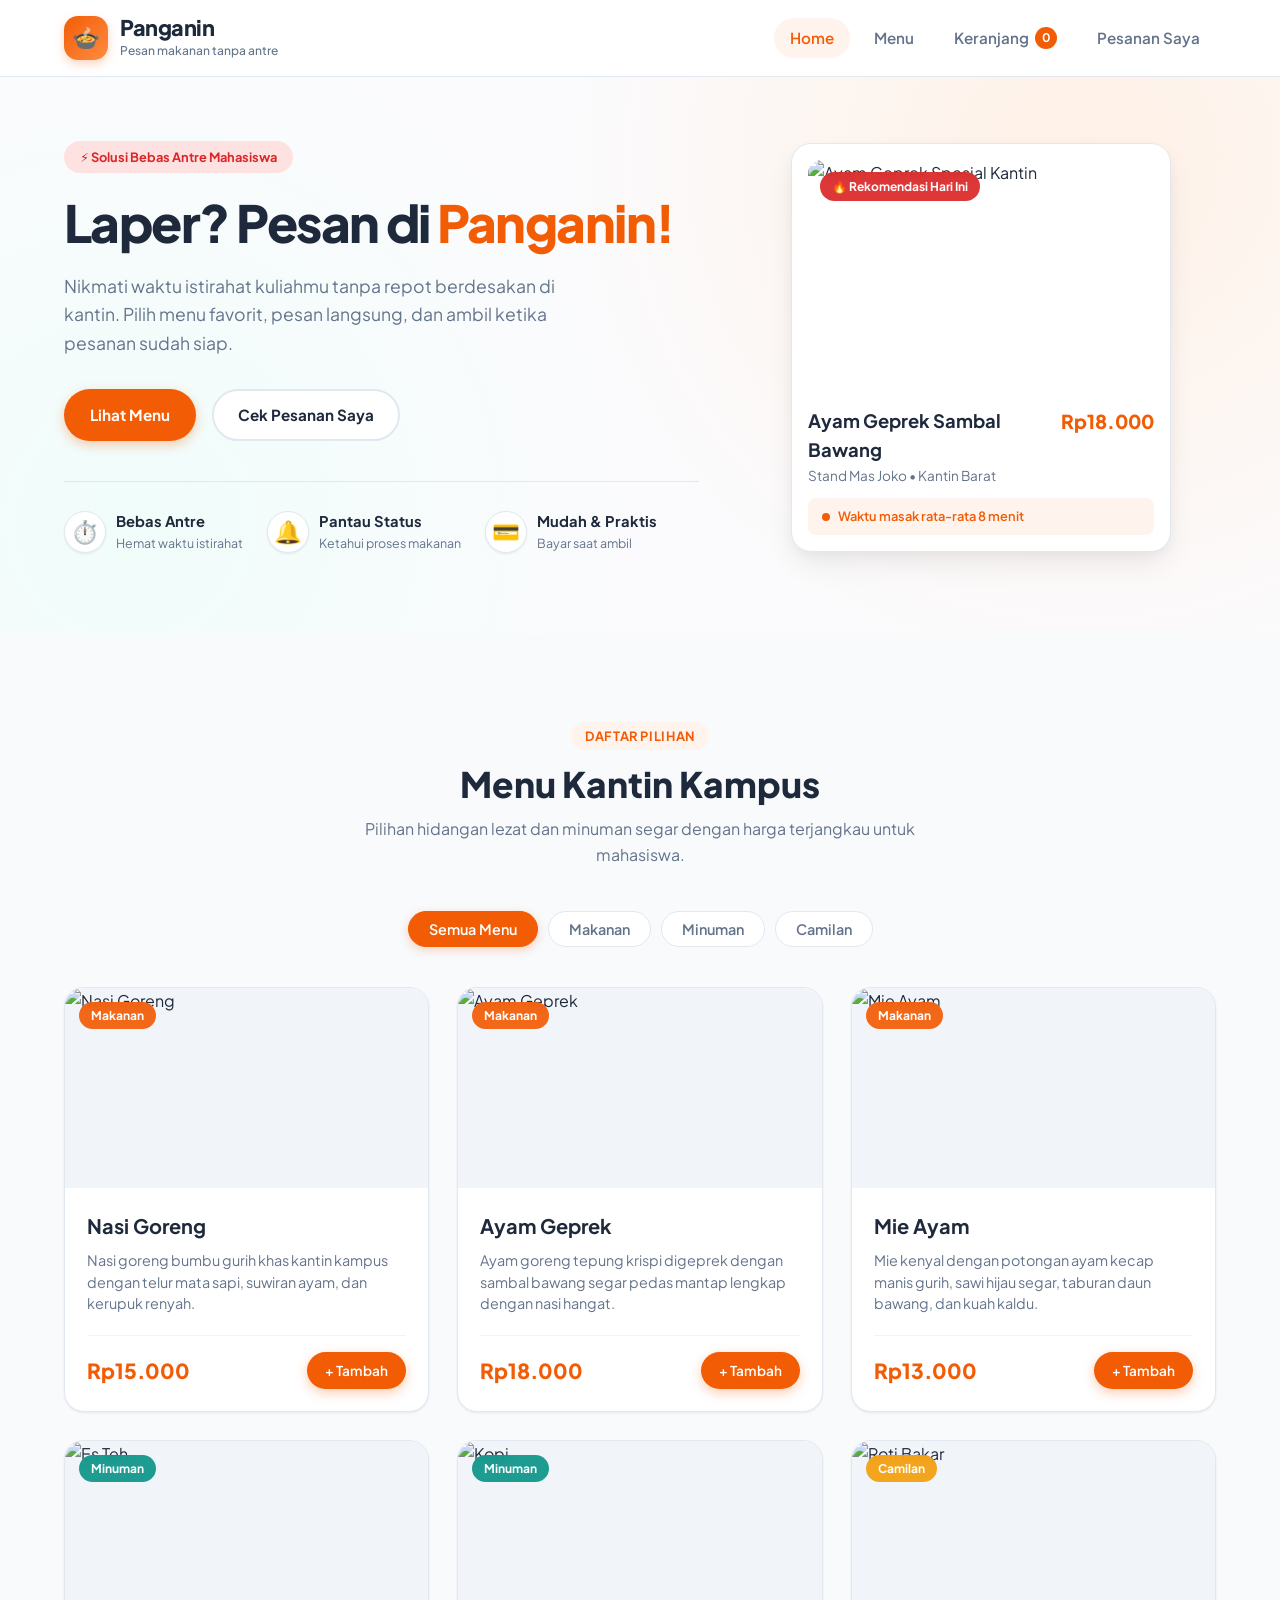
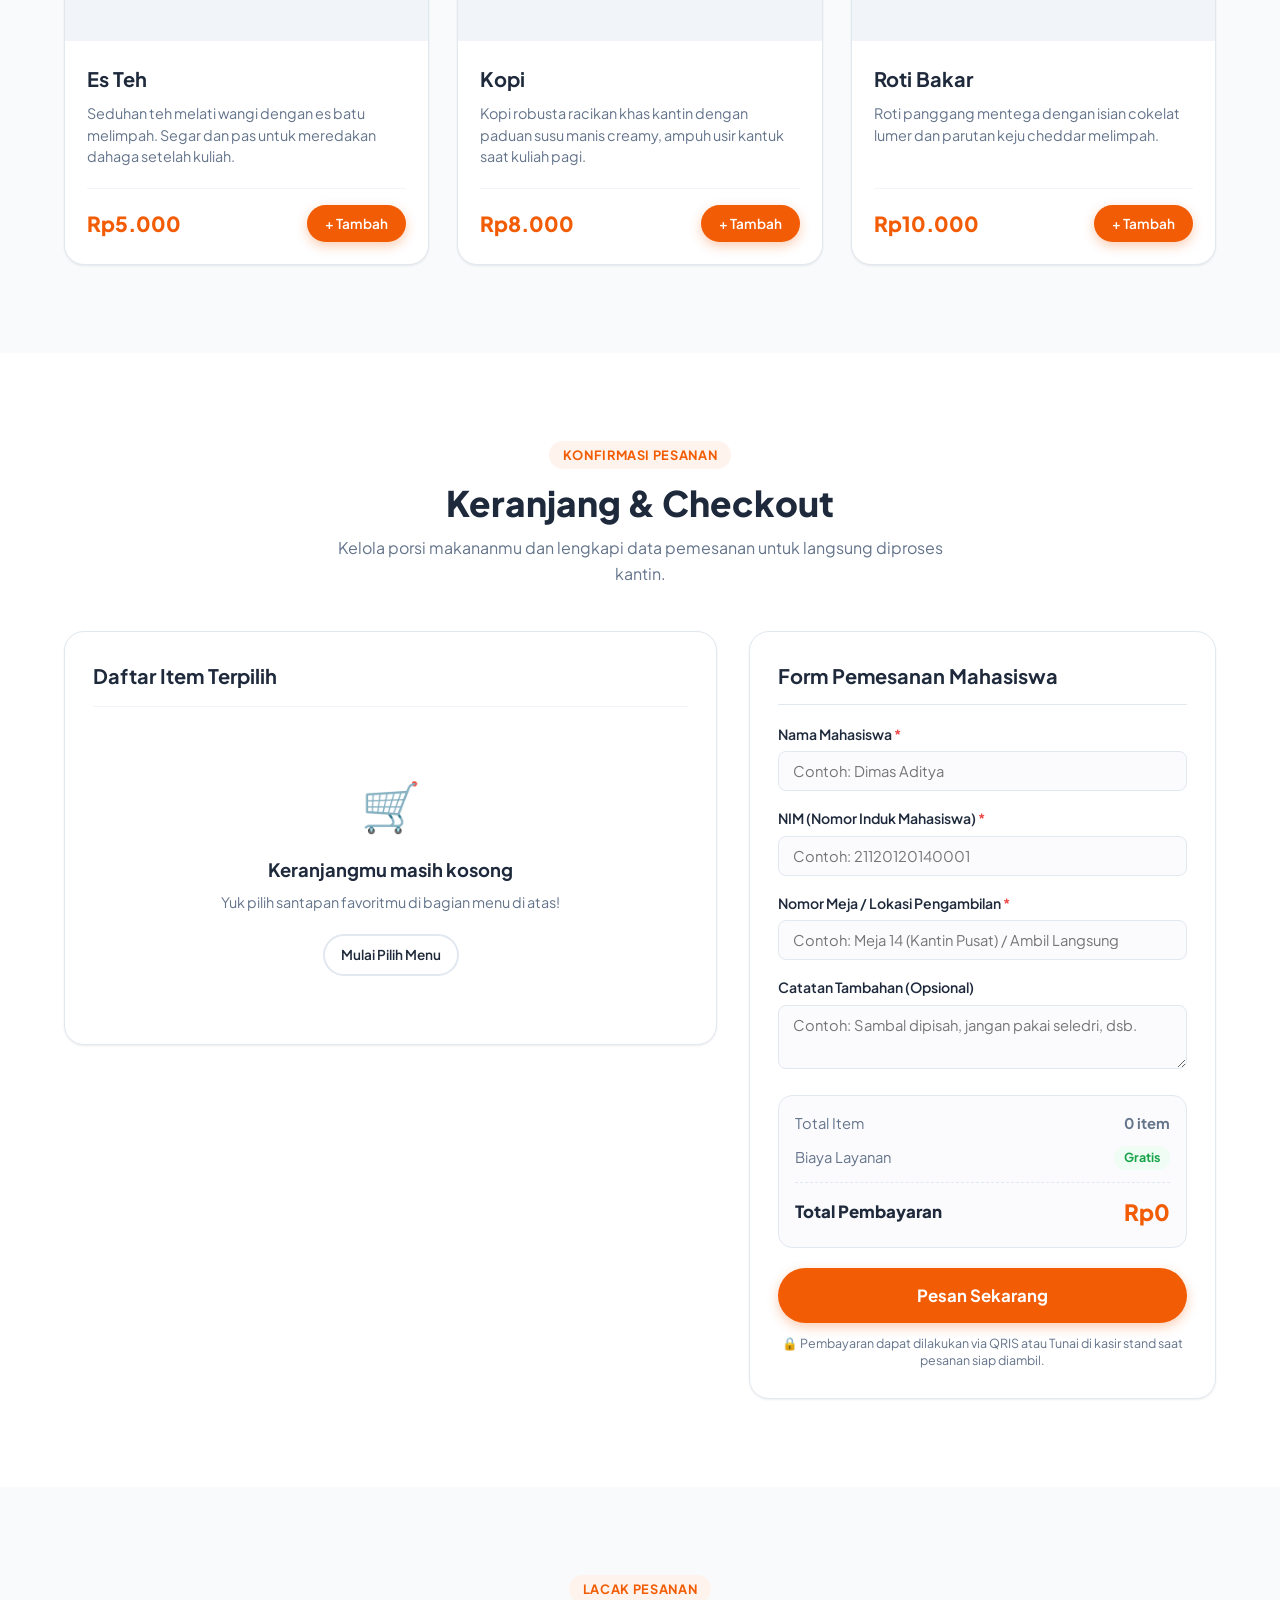
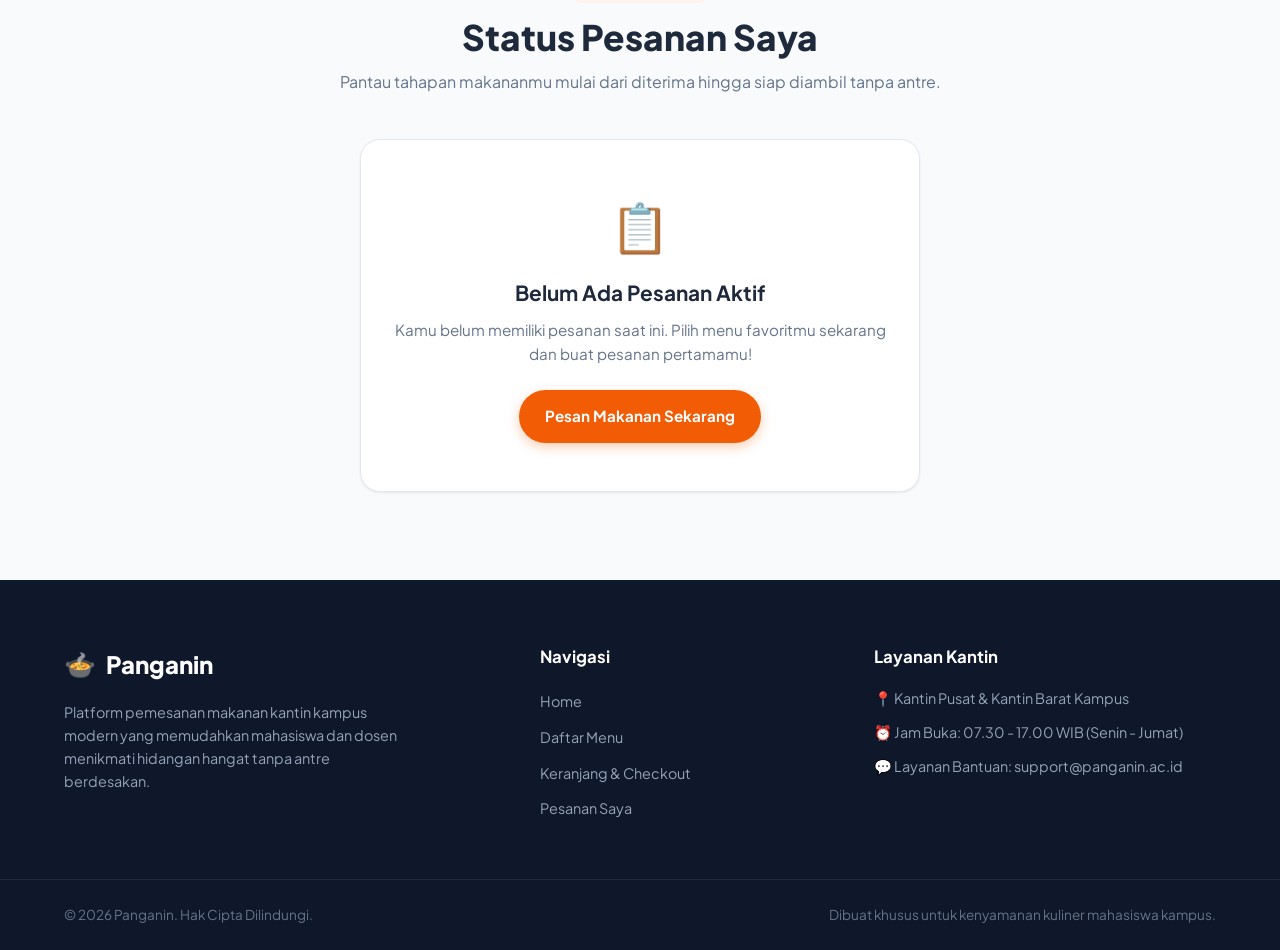
==== index.html @ 820e2540 "first commit" ====
<!DOCTYPE html>
<html lang="id">
<head>
  <meta charset="UTF-8">
  <meta name="viewport" content="width=device-width, initial-scale=1.0">
  <title>Panganin - Pesan Makanan Kantin Tanpa Antre</title>
  
  <!-- Google Fonts: Plus Jakarta Sans -->
  <link rel="preconnect" href="https://fonts.googleapis.com">
  <link rel="preconnect" href="https://fonts.gstatic.com" crossorigin>
  <link href="https://fonts.googleapis.com/css2?family=Plus+Jakarta+Sans:wght@400;500;600;700;800&display=swap" rel="stylesheet">
  
  <!-- CSS Utama -->
  <link rel="stylesheet" href="style.css">
</head>
<body>

  <!-- ========================================================
       1. HEADER & NAVIGASI
       ======================================================== -->
  <header class="site-header">
    <div class="container header-container">
      <!-- Logo Brand -->
      <a href="#home" class="brand">
        <div class="brand-icon">🍲</div>
        <div class="brand-info">
          <span class="brand-name">Panganin</span>
          <span class="brand-tagline">Pesan makanan tanpa antre</span>
        </div>
      </a>

      <!-- Menu Navigasi -->
      <nav class="site-nav" aria-label="Navigasi Utama">
        <ul class="nav-list">
          <li class="nav-item">
            <a href="#home" class="nav-link active">Home</a>
          </li>
          <li class="nav-item">
            <a href="#menu" class="nav-link">Menu</a>
          </li>
          <li class="nav-item">
            <a href="#keranjang" class="nav-link nav-cart-btn">
              <span>Keranjang</span>
              <span id="nav-cart-badge" class="cart-badge">0</span>
            </a>
          </li>
          <li class="nav-item">
            <a href="#pesanan" class="nav-link">Pesanan Saya</a>
          </li>
        </ul>
      </nav>
    </div>
  </header>

  <main>
    <!-- ========================================================
         2. HERO SECTION
         ======================================================== -->
    <section id="home" class="hero-section">
      <div class="container hero-container">
        <!-- Teks Hero -->
        <div class="hero-content">
          <span class="hero-pill">⚡ Solusi Bebas Antre Mahasiswa</span>
          <h1 class="hero-title">Laper? Pesan di <span class="highlight-text">Panganin!</span></h1>
          <p class="hero-description">
            Nikmati waktu istirahat kuliahmu tanpa repot berdesakan di kantin. 
            Pilih menu favorit, pesan langsung, dan ambil ketika pesanan sudah siap.
          </p>
          <div class="hero-action-group">
            <a href="#menu" class="btn btn-primary">Lihat Menu</a>
            <a href="#pesanan" class="btn btn-secondary">Cek Pesanan Saya</a>
          </div>

          <!-- Fitur Singkat -->
          <div class="hero-features">
            <div class="feature-item">
              <span class="feature-icon">⏱️</span>
              <div>
                <strong>Bebas Antre</strong>
                <p>Hemat waktu istirahat</p>
              </div>
            </div>
            <div class="feature-item">
              <span class="feature-icon">🔔</span>
              <div>
                <strong>Pantau Status</strong>
                <p>Ketahui proses makanan</p>
              </div>
            </div>
            <div class="feature-item">
              <span class="feature-icon">💳</span>
              <div>
                <strong>Mudah & Praktis</strong>
                <p>Bayar saat ambil</p>
              </div>
            </div>
          </div>
        </div>

        <!-- Banner Visual Hero -->
        <div class="hero-visual">
          <div class="hero-card-preview">
            <div class="preview-badge">🔥 Rekomendasi Hari Ini</div>
            <img 
              src="https://images.unsplash.com/photo-1626082927389-6cd097cdc6ec?auto=format&fit=crop&w=700&q=80" 
              alt="Ayam Geprek Spesial Kantin" 
              class="preview-img"
            >
            <div class="preview-info">
              <div>
                <h3 class="preview-name">Ayam Geprek Sambal Bawang</h3>
                <p class="preview-chef">Stand Mas Joko • Kantin Barat</p>
              </div>
              <span class="preview-price">Rp18.000</span>
            </div>
            <div class="preview-status-pill">
              <span class="status-dot"></span> Waktu masak rata-rata 8 menit
            </div>
          </div>
        </div>
      </div>
    </section>

    <!-- ========================================================
         3. MENU KANTIN SECTION
         ======================================================== -->
    <section id="menu" class="menu-section">
      <div class="container">
        <!-- Judul Bagian Menu -->
        <div class="section-header">
          <span class="section-tag">Daftar Pilihan</span>
          <h2 class="section-title">Menu Kantin Kampus</h2>
          <p class="section-subtitle">
            Pilihan hidangan lezat dan minuman segar dengan harga terjangkau untuk mahasiswa.
          </p>
        </div>

        <!-- Filter Kategori Menu -->
        <div class="menu-filter-bar">
          <button type="button" class="filter-btn active" data-category="all">Semua Menu</button>
          <button type="button" class="filter-btn" data-category="makanan">Makanan</button>
          <button type="button" class="filter-btn" data-category="minuman">Minuman</button>
          <button type="button" class="filter-btn" data-category="camilan">Camilan</button>
        </div>

        <!-- Container Grid Kartu Menu (Dirender oleh script.js) -->
        <div id="menu-grid" class="menu-grid">
          <!-- Item menu akan digenerate secara otomatis oleh JavaScript -->
        </div>
      </div>
    </section>

    <!-- ========================================================
         4. KERANJANG & CHECKOUT SECTION
         ======================================================== -->
    <section id="keranjang" class="cart-section">
      <div class="container">
        <div class="section-header">
          <span class="section-tag">Konfirmasi Pesanan</span>
          <h2 class="section-title">Keranjang & Checkout</h2>
          <p class="section-subtitle">
            Kelola porsi makananmu dan lengkapi data pemesanan untuk langsung diproses kantin.
          </p>
        </div>

        <div class="cart-checkout-layout">
          <!-- Sisi Kiri: Daftar Keranjang Makanan -->
          <div class="cart-box">
            <div class="cart-box-header">
              <h3 class="box-title">Daftar Item Terpilih</h3>
              <button type="button" id="btn-clear-cart" class="btn-text-danger" title="Kosongkan seluruh isi keranjang">
                🗑️ Kosongkan
              </button>
            </div>

            <!-- Tampilan Jika Keranjang Kosong -->
            <div id="cart-empty-state" class="cart-empty-state">
              <div class="empty-icon">🛒</div>
              <h4>Keranjangmu masih kosong</h4>
              <p>Yuk pilih santapan favoritmu di bagian menu di atas!</p>
              <a href="#menu" class="btn btn-secondary btn-sm">Mulai Pilih Menu</a>
            </div>

            <!-- Kontainer Daftar Item Keranjang -->
            <div id="cart-items-container" class="cart-items-container hidden">
              <div class="cart-table-wrapper">
                <table class="cart-table">
                  <thead>
                    <tr>
                      <th>Menu</th>
                      <th>Harga</th>
                      <th class="text-center">Jumlah</th>
                      <th class="text-right">Subtotal</th>
                      <th class="text-center">Aksi</th>
                    </tr>
                  </thead>
                  <tbody id="cart-table-body">
                    <!-- Baris item keranjang dirender dinamis di sini -->
                  </tbody>
                </table>
              </div>
            </div>
          </div>

          <!-- Sisi Kanan: Form Pemesanan & Ringkasan Checkout -->
          <aside class="checkout-box">
            <h3 class="box-title">Form Pemesanan Mahasiswa</h3>
            
            <!-- Pesan Notifikasi Validasi Form -->
            <div id="checkout-error" class="alert-box alert-danger hidden"></div>

            <form id="checkout-form" class="checkout-form" novalidate>
              <div class="form-group">
                <label for="student-name" class="form-label">Nama Mahasiswa <span class="required">*</span></label>
                <input 
                  type="text" 
                  id="student-name" 
                  class="form-input" 
                  placeholder="Contoh: Dimas Aditya" 
                  required
                >
              </div>

              <div class="form-group">
                <label for="student-nim" class="form-label">NIM (Nomor Induk Mahasiswa) <span class="required">*</span></label>
                <input 
                  type="text" 
                  id="student-nim" 
                  class="form-input" 
                  placeholder="Contoh: 21120120140001" 
                  required
                >
              </div>

              <div class="form-group">
                <label for="pickup-location" class="form-label">Nomor Meja / Lokasi Pengambilan <span class="required">*</span></label>
                <input 
                  type="text" 
                  id="pickup-location" 
                  class="form-input" 
                  placeholder="Contoh: Meja 14 (Kantin Pusat) / Ambil Langsung" 
                  required
                >
              </div>

              <div class="form-group">
                <label for="order-notes" class="form-label">Catatan Tambahan (Opsional)</label>
                <textarea 
                  id="order-notes" 
                  class="form-input form-textarea" 
                  rows="2" 
                  placeholder="Contoh: Sambal dipisah, jangan pakai seledri, dsb."
                ></textarea>
              </div>

              <!-- Rincian Biaya -->
              <div class="checkout-summary">
                <div class="summary-line">
                  <span>Total Item</span>
                  <span id="summary-total-items" class="fw-bold">0 item</span>
                </div>
                <div class="summary-line">
                  <span>Biaya Layanan</span>
                  <span class="badge-free">Gratis</span>
                </div>
                <div class="summary-line total-line">
                  <span class="total-label">Total Pembayaran</span>
                  <span id="summary-total-price" class="total-price">Rp0</span>
                </div>
              </div>

              <!-- Tombol Checkout -->
              <button type="submit" id="btn-submit-order" class="btn btn-primary btn-block btn-lg">
                Pesan Sekarang
              </button>
              <p class="form-hint">
                🔒 Pembayaran dapat dilakukan via QRIS atau Tunai di kasir stand saat pesanan siap diambil.
              </p>
            </form>
          </aside>
        </div>
      </div>
    </section>

    <!-- ========================================================
         5. STATUS PESANAN (PESANAN SAYA) SECTION
         ======================================================== -->
    <section id="pesanan" class="orders-section">
      <div class="container">
        <div class="section-header">
          <span class="section-tag">Lacak Pesanan</span>
          <h2 class="section-title">Status Pesanan Saya</h2>
          <p class="section-subtitle">
            Pantau tahapan makananmu mulai dari diterima hingga siap diambil tanpa antre.
          </p>
        </div>

        <!-- Tampilan Saat Belum Ada Pesanan -->
        <div id="orders-empty-state" class="orders-empty-state">
          <div class="empty-icon">📋</div>
          <h3>Belum Ada Pesanan Aktif</h3>
          <p>Kamu belum memiliki pesanan saat ini. Pilih menu favoritmu sekarang dan buat pesanan pertamamu!</p>
          <a href="#menu" class="btn btn-primary">Pesan Makanan Sekarang</a>
        </div>

        <!-- Kontainer Kartu Pesanan Aktif (Dirender oleh script.js) -->
        <div id="orders-list-container" class="orders-list-container hidden">
          <!-- Kartu pesanan akan di-render di sini oleh JavaScript -->
        </div>
      </div>
    </section>
  </main>

  <!-- ========================================================
       6. FOOTER
       ======================================================== -->
  <footer class="site-footer">
    <div class="container footer-container">
      <!-- Kolom Brand -->
      <div class="footer-col brand-col">
        <div class="footer-brand">
          <span class="footer-logo-icon">🍲</span>
          <span class="footer-logo-title">Panganin</span>
        </div>
        <p class="footer-desc">
          Platform pemesanan makanan kantin kampus modern yang memudahkan mahasiswa dan dosen menikmati hidangan hangat tanpa antre berdesakan.
        </p>
      </div>

      <!-- Kolom Navigasi -->
      <div class="footer-col links-col">
        <h4 class="footer-heading">Navigasi</h4>
        <ul class="footer-links">
          <li><a href="#home">Home</a></li>
          <li><a href="#menu">Daftar Menu</a></li>
          <li><a href="#keranjang">Keranjang & Checkout</a></li>
          <li><a href="#pesanan">Pesanan Saya</a></li>
        </ul>
      </div>

      <!-- Kolom Layanan Kantin -->
      <div class="footer-col info-col">
        <h4 class="footer-heading">Layanan Kantin</h4>
        <ul class="footer-info-list">
          <li>📍 Kantin Pusat & Kantin Barat Kampus</li>
          <li>⏰ Jam Buka: 07.30 - 17.00 WIB (Senin - Jumat)</li>
          <li>💬 Layanan Bantuan: support@panganin.ac.id</li>
        </ul>
      </div>
    </div>

    <!-- Garis Hak Cipta -->
    <div class="footer-bottom">
      <div class="container footer-bottom-container">
        <p>&copy; 2026 Panganin. Hak Cipta Dilindungi.</p>
        <p class="footer-credit">Dibuat khusus untuk kenyamanan kuliner mahasiswa kampus.</p>
      </div>
    </div>
  </footer>

  <!-- Toast Notification Container untuk Feedback Visual -->
  <div id="toast-container" class="toast-container" aria-live="polite"></div>

  <!-- JavaScript Utama -->
  <script src="script.js"></script>
</body>
</html>
---- style.css ----
/* ========================================================
   PANGANIN - STYLESHEET LENGKAP
   Aplikasi Web Pemesanan Makanan Kantin Kampus
   100% CSS3 Murni (Tanpa Framework)
   ======================================================== */

/* --------------------------------------------------------
   1. CSS VARIABLES (DESIGN SYSTEM)
   -------------------------------------------------------- */
:root {
  /* Palet Warna Makanan & Kantin */
  --primary: #f25c05;           /* Oranye hangat menggiurkan */
  --primary-hover: #d94e02;     /* Oranye gelap untuk interaksi hover */
  --primary-soft: #fff4ed;      /* Latar oranye lembut */
  
  --secondary: #0d9488;         /* Teal segar untuk minuman/aksen */
  --secondary-soft: #f0fdfa;
  
  --amber: #f59e0b;             /* Kuning keemasan untuk snack */
  --amber-soft: #fefce8;
  
  --success: #16a34a;           /* Hijau segar untuk status siap & gratis */
  --success-soft: #f0fdf4;
  
  --danger: #ef4444;            /* Merah untuk tombol hapus / validasi error */
  --danger-soft: #fef2f2;
  
  /* Latar & Netral */
  --bg-page: #fbfbfd;
  --bg-surface: #ffffff;
  --text-main: #1e293b;
  --text-muted: #64748b;
  --border-color: #e2e8f0;
  --border-light: #f1f5f9;

  /* Font */
  --font-family: 'Plus Jakarta Sans', system-ui, -apple-system, BlinkMacSystemFont, 'Segoe UI', Roboto, sans-serif;
  
  /* Bayangan & Elevasi */
  --shadow-sm: 0 1px 3px rgba(0, 0, 0, 0.05), 0 1px 2px rgba(0, 0, 0, 0.03);
  --shadow-md: 0 4px 14px rgba(0, 0, 0, 0.06), 0 2px 6px rgba(0, 0, 0, 0.03);
  --shadow-lg: 0 14px 30px -4px rgba(0, 0, 0, 0.08), 0 4px 12px rgba(0, 0, 0, 0.03);
  
  /* Border Radius */
  --radius-sm: 8px;
  --radius-md: 14px;
  --radius-lg: 20px;
  --radius-full: 9999px;

  /* Transisi */
  --transition: all 0.22s cubic-bezier(0.4, 0, 0.2, 1);
}

/* --------------------------------------------------------
   2. RESET & DASAR
   -------------------------------------------------------- */
*, *::before, *::after {
  box-sizing: border-box;
  margin: 0;
  padding: 0;
}

html {
  scroll-behavior: smooth;
  font-size: 16px;
}

body {
  font-family: var(--font-family);
  background-color: var(--bg-page);
  color: var(--text-main);
  line-height: 1.6;
  -webkit-font-smoothing: antialiased;
}

img {
  max-width: 100%;
  height: auto;
  display: block;
}

a {
  color: inherit;
  text-decoration: none;
}

ul, ol {
  list-style: none;
}

button, input, textarea {
  font-family: inherit;
  font-size: inherit;
}

.hidden {
  display: none !important;
}

.fw-bold {
  font-weight: 700;
}

/* Kontainer Universal */
.container {
  width: 100%;
  max-width: 1200px;
  margin-left: auto;
  margin-right: auto;
  padding-left: 24px;
  padding-right: 24px;
}

/* --------------------------------------------------------
   3. TOMBOL & KOMPONEN UMUM
   -------------------------------------------------------- */
.btn {
  display: inline-flex;
  align-items: center;
  justify-content: center;
  gap: 8px;
  padding: 12px 24px;
  border-radius: var(--radius-full);
  font-weight: 700;
  font-size: 0.95rem;
  border: 2px solid transparent;
  cursor: pointer;
  transition: var(--transition);
  text-align: center;
}

.btn-primary {
  background-color: var(--primary);
  color: #ffffff;
  box-shadow: 0 4px 12px rgba(242, 92, 5, 0.3);
}

.btn-primary:hover {
  background-color: var(--primary-hover);
  transform: translateY(-2px);
  box-shadow: 0 6px 18px rgba(242, 92, 5, 0.42);
}

.btn-secondary {
  background-color: var(--bg-surface);
  color: var(--text-main);
  border-color: var(--border-color);
}

.btn-secondary:hover {
  border-color: var(--primary);
  color: var(--primary);
  background-color: var(--primary-soft);
}

.btn-outline-danger {
  background-color: transparent;
  color: var(--danger);
  border-color: #fca5a5;
}

.btn-outline-danger:hover {
  background-color: var(--danger-soft);
  border-color: var(--danger);
}

.btn-sm {
  padding: 8px 16px;
  font-size: 0.85rem;
  font-weight: 600;
}

.btn-lg {
  padding: 15px 30px;
  font-size: 1.05rem;
}

.btn-block {
  width: 100%;
}

.btn-text-danger {
  background: none;
  border: none;
  color: var(--danger);
  font-weight: 600;
  font-size: 0.85rem;
  cursor: pointer;
  padding: 4px 8px;
  border-radius: var(--radius-sm);
  transition: var(--transition);
}

.btn-text-danger:hover {
  background-color: var(--danger-soft);
}

/* Header Section Universal */
.section-header {
  text-align: center;
  max-width: 640px;
  margin: 0 auto 44px auto;
}

.section-tag {
  display: inline-block;
  padding: 4px 14px;
  border-radius: var(--radius-full);
  font-size: 0.8rem;
  font-weight: 700;
  text-transform: uppercase;
  letter-spacing: 0.05em;
  background-color: var(--primary-soft);
  color: var(--primary);
  margin-bottom: 12px;
}

.section-title {
  font-size: 2.2rem;
  font-weight: 800;
  color: var(--text-main);
  line-height: 1.25;
  margin-bottom: 10px;
}

.section-subtitle {
  color: var(--text-muted);
  font-size: 1rem;
}

/* --------------------------------------------------------
   4. HEADER & NAVIGASI
   -------------------------------------------------------- */
.site-header {
  position: sticky;
  top: 0;
  z-index: 100;
  background-color: rgba(255, 255, 255, 0.95);
  backdrop-filter: blur(12px);
  border-bottom: 1px solid var(--border-color);
  transition: var(--transition);
}

.header-container {
  display: flex;
  align-items: center;
  justify-content: space-between;
  height: 76px;
}

.brand {
  display: flex;
  align-items: center;
  gap: 12px;
}

.brand-icon {
  width: 44px;
  height: 44px;
  background: linear-gradient(135deg, var(--primary) 0%, #ff8c42 100%);
  border-radius: var(--radius-md);
  display: flex;
  align-items: center;
  justify-content: center;
  font-size: 1.4rem;
  box-shadow: 0 4px 10px rgba(242, 92, 5, 0.25);
}

.brand-info {
  display: flex;
  flex-direction: column;
}

.brand-name {
  font-size: 1.35rem;
  font-weight: 800;
  letter-spacing: -0.02em;
  color: var(--text-main);
  line-height: 1.2;
}

.brand-tagline {
  font-size: 0.75rem;
  font-weight: 500;
  color: var(--text-muted);
}

.nav-list {
  display: flex;
  align-items: center;
  gap: 8px;
}

.nav-link {
  display: inline-flex;
  align-items: center;
  gap: 6px;
  padding: 8px 16px;
  border-radius: var(--radius-full);
  font-size: 0.95rem;
  font-weight: 600;
  color: var(--text-muted);
  transition: var(--transition);
}

.nav-link:hover,
.nav-link.active {
  color: var(--primary);
  background-color: var(--primary-soft);
}

.cart-badge {
  background-color: var(--primary);
  color: #ffffff;
  font-size: 0.75rem;
  font-weight: 700;
  min-width: 22px;
  height: 22px;
  padding: 0 6px;
  border-radius: var(--radius-full);
  display: inline-flex;
  align-items: center;
  justify-content: center;
  transition: transform 0.2s ease;
}

.cart-badge.bump {
  transform: scale(1.35);
}

/* --------------------------------------------------------
   5. HERO SECTION
   -------------------------------------------------------- */
.hero-section {
  padding: 64px 0 80px 0;
  background: radial-gradient(circle at 85% 15%, #fff1e6 0%, transparent 45%),
              radial-gradient(circle at 10% 80%, #f0fdfa 0%, transparent 40%);
  overflow: hidden;
}

.hero-container {
  display: grid;
  grid-template-columns: 1.15fr 0.85fr;
  align-items: center;
  gap: 48px;
}

.hero-pill {
  display: inline-block;
  background-color: #fee2e2;
  color: #dc2626;
  font-size: 0.8rem;
  font-weight: 700;
  padding: 6px 16px;
  border-radius: var(--radius-full);
  margin-bottom: 20px;
}

.hero-title {
  font-size: 3.2rem;
  font-weight: 800;
  line-height: 1.15;
  letter-spacing: -0.03em;
  margin-bottom: 20px;
  color: var(--text-main);
}

.highlight-text {
  color: var(--primary);
  position: relative;
  display: inline-block;
}

.hero-description {
  font-size: 1.1rem;
  color: var(--text-muted);
  margin-bottom: 32px;
  max-width: 520px;
}

.hero-action-group {
  display: flex;
  gap: 16px;
  margin-bottom: 40px;
}

.hero-features {
  display: flex;
  gap: 24px;
  padding-top: 28px;
  border-top: 1px solid var(--border-color);
}

.feature-item {
  display: flex;
  align-items: center;
  gap: 10px;
}

.feature-icon {
  font-size: 1.4rem;
  background-color: var(--bg-surface);
  border: 1px solid var(--border-color);
  width: 42px;
  height: 42px;
  border-radius: 50%;
  display: flex;
  align-items: center;
  justify-content: center;
  box-shadow: var(--shadow-sm);
}

.feature-item strong {
  display: block;
  font-size: 0.92rem;
  color: var(--text-main);
}

.feature-item p {
  font-size: 0.78rem;
  color: var(--text-muted);
  margin: 0;
}

.hero-visual {
  position: relative;
  display: flex;
  justify-content: center;
}

.hero-card-preview {
  position: relative;
  background-color: var(--bg-surface);
  border-radius: var(--radius-lg);
  padding: 16px;
  width: 100%;
  max-width: 380px;
  box-shadow: var(--shadow-lg);
  border: 1px solid var(--border-color);
}

.preview-badge {
  position: absolute;
  top: 28px;
  left: 28px;
  background-color: rgba(220, 38, 38, 0.92);
  backdrop-filter: blur(4px);
  color: #ffffff;
  font-size: 0.75rem;
  font-weight: 700;
  padding: 5px 12px;
  border-radius: var(--radius-full);
  z-index: 2;
}

.preview-img {
  width: 100%;
  height: 230px;
  object-fit: cover;
  border-radius: var(--radius-md);
  margin-bottom: 16px;
}

.preview-info {
  display: flex;
  justify-content: space-between;
  align-items: flex-start;
  margin-bottom: 12px;
}

.preview-name {
  font-size: 1.15rem;
  font-weight: 700;
  color: var(--text-main);
}

.preview-chef {
  font-size: 0.85rem;
  color: var(--text-muted);
}

.preview-price {
  font-size: 1.2rem;
  font-weight: 800;
  color: var(--primary);
}

.preview-status-pill {
  display: flex;
  align-items: center;
  gap: 8px;
  background-color: var(--primary-soft);
  color: var(--primary);
  font-size: 0.8rem;
  font-weight: 600;
  padding: 8px 14px;
  border-radius: var(--radius-sm);
}

.status-dot {
  width: 8px;
  height: 8px;
  border-radius: 50%;
  background-color: var(--primary);
  display: inline-block;
}

/* --------------------------------------------------------
   6. MENU KANTIN SECTION
   -------------------------------------------------------- */
.menu-section {
  padding: 88px 0;
  background-color: #f8fafc;
}

/* Filter Bar Kategori */
.menu-filter-bar {
  display: flex;
  justify-content: center;
  gap: 10px;
  flex-wrap: wrap;
  margin-bottom: 40px;
}

.filter-btn {
  background-color: var(--bg-surface);
  border: 1px solid var(--border-color);
  padding: 8px 20px;
  border-radius: var(--radius-full);
  font-size: 0.9rem;
  font-weight: 600;
  color: var(--text-muted);
  cursor: pointer;
  transition: var(--transition);
}

.filter-btn:hover {
  border-color: var(--primary);
  color: var(--primary);
}

.filter-btn.active {
  background-color: var(--primary);
  border-color: var(--primary);
  color: #ffffff;
  box-shadow: 0 3px 10px rgba(242, 92, 5, 0.25);
}

/* Grid Menu */
.menu-grid {
  display: grid;
  grid-template-columns: repeat(auto-fill, minmax(320px, 1fr));
  gap: 28px;
}

/* Card Menu */
.menu-card {
  background-color: var(--bg-surface);
  border-radius: var(--radius-lg);
  overflow: hidden;
  border: 1px solid var(--border-color);
  box-shadow: var(--shadow-sm);
  display: flex;
  flex-direction: column;
  transition: var(--transition);
}

.menu-card:hover {
  transform: translateY(-6px);
  box-shadow: var(--shadow-lg);
  border-color: #fed7aa;
}

.card-media {
  position: relative;
  width: 100%;
  height: 200px;
  overflow: hidden;
  background-color: #f1f5f9;
}

.card-img {
  width: 100%;
  height: 100%;
  object-fit: cover;
  transition: transform 0.4s ease;
}

.menu-card:hover .card-img {
  transform: scale(1.05);
}

.category-badge {
  position: absolute;
  top: 14px;
  left: 14px;
  background-color: rgba(242, 92, 5, 0.92);
  backdrop-filter: blur(4px);
  color: #ffffff;
  font-size: 0.75rem;
  font-weight: 700;
  padding: 4px 12px;
  border-radius: var(--radius-full);
}

.category-badge.beverage {
  background-color: rgba(13, 148, 136, 0.92);
}

.category-badge.snack {
  background-color: rgba(245, 158, 11, 0.92);
}

.card-body {
  padding: 22px;
  display: flex;
  flex-direction: column;
  flex-grow: 1;
}

.card-title {
  font-size: 1.25rem;
  font-weight: 700;
  color: var(--text-main);
  margin-bottom: 8px;
}

.card-desc {
  font-size: 0.9rem;
  color: var(--text-muted);
  line-height: 1.5;
  margin-bottom: 20px;
  flex-grow: 1;
}

.card-footer {
  display: flex;
  align-items: center;
  justify-content: space-between;
  padding-top: 16px;
  border-top: 1px solid var(--border-light);
}

.price-tag {
  font-size: 1.3rem;
  font-weight: 800;
  color: var(--primary);
}

/* --------------------------------------------------------
   7. KERANJANG & CHECKOUT SECTION
   -------------------------------------------------------- */
.cart-section {
  padding: 88px 0;
  background-color: var(--bg-surface);
}

.cart-checkout-layout {
  display: grid;
  grid-template-columns: 1.4fr 1fr;
  gap: 32px;
  align-items: start;
}

.cart-box,
.checkout-box {
  background-color: var(--bg-surface);
  border: 1px solid var(--border-color);
  border-radius: var(--radius-lg);
  padding: 28px;
  box-shadow: var(--shadow-sm);
}

.cart-box-header {
  display: flex;
  justify-content: space-between;
  align-items: center;
  margin-bottom: 20px;
  padding-bottom: 14px;
  border-bottom: 1px solid var(--border-light);
}

.box-title {
  font-size: 1.25rem;
  font-weight: 700;
  color: var(--text-main);
}

/* Empty State Keranjang */
.cart-empty-state {
  text-align: center;
  padding: 40px 20px;
}

.empty-icon {
  font-size: 3rem;
  margin-bottom: 12px;
}

.cart-empty-state h4 {
  font-size: 1.15rem;
  color: var(--text-main);
  margin-bottom: 6px;
}

.cart-empty-state p {
  font-size: 0.9rem;
  color: var(--text-muted);
  margin-bottom: 20px;
}

/* Tabel Keranjang */
.cart-table-wrapper {
  overflow-x: auto;
}

.cart-table {
  width: 100%;
  border-collapse: collapse;
  text-align: left;
}

.cart-table th {
  font-size: 0.85rem;
  text-transform: uppercase;
  letter-spacing: 0.04em;
  color: var(--text-muted);
  padding-bottom: 14px;
  border-bottom: 2px solid var(--border-light);
}

.cart-table td {
  padding: 16px 8px;
  border-bottom: 1px solid var(--border-light);
  vertical-align: middle;
}

.cart-item-row {
  transition: background-color 0.2s;
}

.cart-item-info {
  display: flex;
  align-items: center;
  gap: 12px;
}

.cart-thumb {
  width: 50px;
  height: 50px;
  border-radius: var(--radius-sm);
  object-fit: cover;
}

.item-name {
  font-size: 0.95rem;
  font-weight: 700;
  color: var(--text-main);
}

.unit-price {
  font-weight: 600;
  color: var(--text-muted);
  font-size: 0.9rem;
}

/* Kontrol Jumlah / Quantity */
.quantity-control {
  display: inline-flex;
  align-items: center;
  border: 1px solid var(--border-color);
  border-radius: var(--radius-full);
  background-color: var(--bg-page);
  padding: 2px;
}

.qty-btn {
  width: 28px;
  height: 28px;
  display: inline-flex;
  align-items: center;
  justify-content: center;
  font-weight: 700;
  color: var(--text-main);
  cursor: pointer;
  user-select: none;
  border: none;
  background: transparent;
  border-radius: 50%;
  transition: var(--transition);
}

.qty-btn:hover {
  background-color: var(--primary);
  color: #ffffff;
}

.qty-number {
  min-width: 24px;
  text-align: center;
  font-size: 0.9rem;
  font-weight: 700;
}

.subtotal-price {
  font-weight: 700;
  color: var(--primary);
}

.btn-delete-item {
  background: transparent;
  border: none;
  color: #94a3b8;
  cursor: pointer;
  font-size: 1.1rem;
  padding: 6px;
  border-radius: var(--radius-sm);
  transition: var(--transition);
}

.btn-delete-item:hover {
  color: var(--danger);
  background-color: var(--danger-soft);
}

.text-center {
  text-align: center;
}

.text-right {
  text-align: right;
}

/* Form Pemesanan */
.checkout-box {
  position: sticky;
  top: 96px;
}

.checkout-box .box-title {
  margin-bottom: 18px;
  padding-bottom: 12px;
  border-bottom: 1px solid var(--border-color);
}

.form-group {
  margin-bottom: 16px;
}

.form-label {
  display: block;
  font-size: 0.88rem;
  font-weight: 600;
  color: var(--text-main);
  margin-bottom: 6px;
}

.required {
  color: var(--danger);
}

.form-input {
  width: 100%;
  padding: 10px 14px;
  border-radius: var(--radius-sm);
  border: 1px solid var(--border-color);
  background-color: var(--bg-page);
  color: var(--text-main);
  font-size: 0.92rem;
  outline: none;
  transition: var(--transition);
}

.form-input:focus {
  border-color: var(--primary);
  box-shadow: 0 0 0 3px rgba(242, 92, 5, 0.15);
  background-color: #ffffff;
}

.form-input.is-invalid {
  border-color: var(--danger);
  background-color: var(--danger-soft);
}

.form-textarea {
  resize: vertical;
  min-height: 64px;
}

/* Alert Box */
.alert-box {
  padding: 12px 16px;
  border-radius: var(--radius-sm);
  font-size: 0.88rem;
  margin-bottom: 18px;
  display: flex;
  align-items: center;
  gap: 10px;
}

.alert-danger {
  background-color: var(--danger-soft);
  border: 1px solid #fca5a5;
  color: #b91c1c;
}

/* Rincian Checkout */
.checkout-summary {
  background-color: var(--bg-page);
  border: 1px solid var(--border-color);
  border-radius: var(--radius-md);
  padding: 16px;
  margin: 20px 0;
}

.summary-line {
  display: flex;
  justify-content: space-between;
  align-items: center;
  margin-bottom: 10px;
  font-size: 0.92rem;
  color: var(--text-muted);
}

.badge-free {
  background-color: var(--success-soft);
  color: var(--success);
  padding: 2px 10px;
  border-radius: var(--radius-full);
  font-size: 0.78rem;
  font-weight: 700;
}

.total-line {
  margin-top: 12px;
  padding-top: 12px;
  border-top: 1px dashed var(--border-color);
  margin-bottom: 0;
}

.total-label {
  font-size: 1.05rem;
  font-weight: 800;
  color: var(--text-main);
}

.total-price {
  font-size: 1.4rem;
  font-weight: 800;
  color: var(--primary);
}

.form-hint {
  font-size: 0.78rem;
  color: var(--text-muted);
  text-align: center;
  margin-top: 12px;
  line-height: 1.4;
}

/* --------------------------------------------------------
   8. STATUS PESANAN (PESANAN SAYA) SECTION
   -------------------------------------------------------- */
.orders-section {
  padding: 88px 0;
  background-color: #f8fafc;
}

/* Empty State Pesanan */
.orders-empty-state {
  max-width: 560px;
  margin: 0 auto;
  text-align: center;
  background-color: var(--bg-surface);
  border: 1px solid var(--border-color);
  border-radius: var(--radius-lg);
  padding: 48px 24px;
  box-shadow: var(--shadow-sm);
}

.orders-empty-state h3 {
  font-size: 1.3rem;
  color: var(--text-main);
  margin-bottom: 8px;
}

.orders-empty-state p {
  font-size: 0.95rem;
  color: var(--text-muted);
  margin-bottom: 24px;
}

/* Daftar Kartu Pesanan */
.orders-list-container {
  display: flex;
  flex-direction: column;
  gap: 32px;
  max-width: 880px;
  margin: 0 auto;
}

.order-card {
  background-color: var(--bg-surface);
  border-radius: var(--radius-lg);
  border: 1px solid var(--border-color);
  box-shadow: var(--shadow-md);
  padding: 32px;
  transition: var(--transition);
}

.order-card:hover {
  border-color: #fed7aa;
}

/* Header Kartu Pesanan */
.order-card-header {
  display: flex;
  justify-content: space-between;
  align-items: flex-start;
  flex-wrap: wrap;
  gap: 16px;
  padding-bottom: 20px;
  border-bottom: 1px solid var(--border-light);
  margin-bottom: 28px;
}

.order-meta-title {
  display: flex;
  align-items: center;
  gap: 10px;
  margin-bottom: 4px;
}

.order-number {
  font-size: 1.3rem;
  font-weight: 800;
  color: var(--primary);
}

.order-timestamp {
  font-size: 0.85rem;
  color: var(--text-muted);
}

.order-customer-chip {
  display: inline-flex;
  align-items: center;
  gap: 8px;
  background-color: var(--bg-page);
  border: 1px solid var(--border-color);
  padding: 6px 14px;
  border-radius: var(--radius-full);
  font-size: 0.85rem;
  font-weight: 600;
  color: var(--text-main);
}

/* Stepper / Timeline Interaktif */
.order-stepper {
  display: grid;
  grid-template-columns: repeat(3, 1fr);
  gap: 16px;
  position: relative;
  margin-bottom: 32px;
}

.order-stepper::before {
  content: "";
  position: absolute;
  top: 24px;
  left: 16%;
  right: 16%;
  height: 4px;
  background-color: var(--border-color);
  z-index: 1;
}

.stepper-step {
  position: relative;
  z-index: 2;
  text-align: center;
}

.step-indicator {
  width: 48px;
  height: 48px;
  border-radius: 50%;
  margin: 0 auto 14px auto;
  display: flex;
  align-items: center;
  justify-content: center;
  font-weight: 800;
  font-size: 1rem;
  background-color: var(--bg-surface);
  border: 4px solid var(--border-color);
  position: relative;
  transition: var(--transition);
}

/* Status: Sudah Selesai / Terlewati */
.stepper-step.completed .step-indicator {
  background-color: var(--success);
  border-color: var(--success);
  color: #ffffff;
  box-shadow: 0 0 0 6px var(--success-soft);
}

/* Status: Sedang Aktif Sekarang */
.stepper-step.current .step-indicator {
  background-color: var(--primary);
  border-color: var(--primary);
  color: #ffffff;
  box-shadow: 0 0 0 6px var(--primary-soft);
  animation: pulse-ring 2s infinite;
}

@keyframes pulse-ring {
  0% {
    box-shadow: 0 0 0 0 rgba(242, 92, 5, 0.4);
  }
  70% {
    box-shadow: 0 0 0 10px rgba(242, 92, 5, 0);
  }
  100% {
    box-shadow: 0 0 0 0 rgba(242, 92, 5, 0);
  }
}

/* Status: Masih Menunggu */
.stepper-step.pending .step-indicator {
  background-color: #f1f5f9;
  border-color: #cbd5e1;
  color: var(--text-muted);
}

.step-title {
  font-size: 1rem;
  font-weight: 700;
  color: var(--text-main);
  margin-bottom: 4px;
}

.step-desc {
  font-size: 0.8rem;
  color: var(--text-muted);
  line-height: 1.4;
}

.step-badge {
  display: inline-block;
  margin-top: 6px;
  font-size: 0.75rem;
  font-weight: 700;
  padding: 2px 10px;
  border-radius: var(--radius-full);
}

.step-badge.badge-success {
  background-color: var(--success-soft);
  color: var(--success);
}

.step-badge.badge-primary {
  background-color: var(--primary-soft);
  color: var(--primary);
}

.step-badge.badge-pending {
  background-color: #f1f5f9;
  color: #94a3b8;
}

/* Rincian Item Pesanan pada Kartu Status */
.order-details-box {
  background-color: var(--bg-page);
  border: 1px solid var(--border-color);
  border-radius: var(--radius-md);
  padding: 18px 20px;
  margin-bottom: 24px;
}

.order-details-title {
  font-size: 0.95rem;
  font-weight: 700;
  color: var(--text-main);
  margin-bottom: 12px;
}

.order-items-mini-list {
  display: flex;
  flex-direction: column;
  gap: 8px;
}

.order-mini-item {
  display: flex;
  justify-content: space-between;
  font-size: 0.9rem;
}

.order-mini-item-name {
  color: var(--text-main);
}

.order-mini-item-price {
  font-weight: 600;
  color: var(--text-muted);
}

.order-notes-tag {
  margin-top: 10px;
  padding-top: 8px;
  border-top: 1px dashed var(--border-color);
  font-size: 0.82rem;
  color: var(--text-muted);
}

/* Panel Kontrol Demo untuk Mengubah Status */
.demo-control-panel {
  background-color: #fffbeb;
  border: 1px solid #fde68a;
  border-radius: var(--radius-md);
  padding: 16px 20px;
  display: flex;
  flex-wrap: wrap;
  align-items: center;
  justify-content: space-between;
  gap: 14px;
}

.demo-control-info {
  display: flex;
  align-items: center;
  gap: 8px;
  font-size: 0.88rem;
  font-weight: 600;
  color: #92400e;
}

.demo-control-actions {
  display: flex;
  align-items: center;
  gap: 8px;
  flex-wrap: wrap;
}

.demo-step-btn {
  background-color: #ffffff;
  border: 1px solid #d97706;
  color: #b45309;
  font-size: 0.8rem;
  font-weight: 700;
  padding: 6px 12px;
  border-radius: var(--radius-full);
  cursor: pointer;
  transition: var(--transition);
}

.demo-step-btn:hover {
  background-color: #fef3c7;
}

.demo-step-btn.active {
  background-color: #d97706;
  color: #ffffff;
}

.btn-next-status {
  background-color: var(--primary);
  color: #ffffff;
  border: none;
  font-size: 0.82rem;
  font-weight: 700;
  padding: 7px 14px;
  border-radius: var(--radius-full);
  cursor: pointer;
  transition: var(--transition);
}

.btn-next-status:hover {
  background-color: var(--primary-hover);
}

/* --------------------------------------------------------
   9. FOOTER
   -------------------------------------------------------- */
.site-footer {
  background-color: #0f172a;
  color: #cbd5e1;
  padding-top: 64px;
}

.footer-container {
  display: grid;
  grid-template-columns: 1.5fr 1fr 1.2fr;
  gap: 48px;
  padding-bottom: 48px;
}

.footer-brand {
  display: flex;
  align-items: center;
  gap: 10px;
  margin-bottom: 16px;
}

.footer-logo-icon {
  font-size: 1.6rem;
}

.footer-logo-title {
  font-size: 1.5rem;
  font-weight: 800;
  color: #ffffff;
}

.footer-desc {
  font-size: 0.9rem;
  line-height: 1.6;
  color: #94a3b8;
  max-width: 340px;
}

.footer-heading {
  font-size: 1.05rem;
  font-weight: 700;
  color: #ffffff;
  margin-bottom: 18px;
}

.footer-links li {
  margin-bottom: 10px;
}

.footer-links a {
  color: #94a3b8;
  font-size: 0.9rem;
  transition: var(--transition);
}

.footer-links a:hover {
  color: var(--primary);
  padding-left: 4px;
}

.footer-info-list li {
  font-size: 0.9rem;
  color: #94a3b8;
  margin-bottom: 12px;
  line-height: 1.5;
}

.footer-bottom {
  border-top: 1px solid #1e293b;
  padding: 24px 0;
}

.footer-bottom-container {
  display: flex;
  justify-content: space-between;
  align-items: center;
  font-size: 0.85rem;
  color: #64748b;
}

/* --------------------------------------------------------
   10. TOAST NOTIFICATIONS
   -------------------------------------------------------- */
.toast-container {
  position: fixed;
  bottom: 24px;
  right: 24px;
  z-index: 9999;
  display: flex;
  flex-direction: column;
  gap: 10px;
  pointer-events: none;
}

.toast {
  pointer-events: auto;
  background-color: #1e293b;
  color: #ffffff;
  padding: 14px 20px;
  border-radius: var(--radius-md);
  box-shadow: 0 10px 25px -5px rgba(0, 0, 0, 0.3);
  font-size: 0.92rem;
  font-weight: 600;
  display: flex;
  align-items: center;
  gap: 12px;
  transform: translateY(20px);
  opacity: 0;
  transition: transform 0.3s cubic-bezier(0.175, 0.885, 0.32, 1.275), opacity 0.3s ease;
  max-width: 360px;
}

.toast.show {
  transform: translateY(0);
  opacity: 1;
}

.toast.toast-success {
  background-color: #065f46;
  border-left: 4px solid #34d399;
}

.toast.toast-danger {
  background-color: #991b1b;
  border-left: 4px solid #f87171;
}

.toast.toast-info {
  background-color: #1e293b;
  border-left: 4px solid var(--primary);
}

/* --------------------------------------------------------
   11. RESPONSIVE DESIGN (MEDIA QUERIES)
   -------------------------------------------------------- */
/* Tablet (<= 992px) */
@media (max-width: 992px) {
  .hero-container {
    grid-template-columns: 1fr;
    gap: 40px;
    text-align: center;
  }

  .hero-description {
    margin-left: auto;
    margin-right: auto;
  }

  .hero-action-group {
    justify-content: center;
  }

  .hero-features {
    justify-content: center;
  }

  .cart-checkout-layout {
    grid-template-columns: 1fr;
  }

  .checkout-box {
    position: static;
  }

  .footer-container {
    grid-template-columns: 1fr 1fr;
    gap: 36px;
  }
}

/* Ponsel / Mobile (<= 768px) */
@media (max-width: 768px) {
  .header-container {
    height: auto;
    padding-top: 14px;
    padding-bottom: 14px;
    flex-direction: column;
    gap: 12px;
  }

  .nav-list {
    flex-wrap: wrap;
    justify-content: center;
    gap: 4px;
  }

  .nav-link {
    padding: 6px 12px;
    font-size: 0.88rem;
  }

  .hero-title {
    font-size: 2.2rem;
  }

  .hero-action-group {
    flex-direction: column;
  }

  .hero-action-group .btn {
    width: 100%;
  }

  .hero-features {
    flex-direction: column;
    align-items: center;
    gap: 16px;
  }

  .menu-grid {
    grid-template-columns: 1fr;
  }

  /* Stepper Menjadi Vertikal di Mobile */
  .order-stepper {
    grid-template-columns: 1fr;
    gap: 28px;
  }

  .order-stepper::before {
    display: none;
  }

  .stepper-step {
    display: flex;
    text-align: left;
    gap: 16px;
  }

  .step-indicator {
    margin: 0;
    flex-shrink: 0;
  }

  .demo-control-panel {
    flex-direction: column;
    align-items: flex-start;
  }

  .footer-container {
    grid-template-columns: 1fr;
    gap: 32px;
  }

  .footer-bottom-container {
    flex-direction: column;
    text-align: center;
    gap: 8px;
  }

  .toast-container {
    left: 16px;
    right: 16px;
    bottom: 16px;
  }

  .toast {
    max-width: 100%;
  }
}

/* Ponsel Kecil (<= 480px) */
@media (max-width: 480px) {
  .section-title {
    font-size: 1.75rem;
  }

  .cart-box,
  .checkout-box,
  .order-card {
    padding: 20px 16px;
  }

  .cart-item-info {
    flex-direction: column;
    align-items: flex-start;
    gap: 6px;
  }

  .cart-thumb {
    width: 44px;
    height: 44px;
  }
}
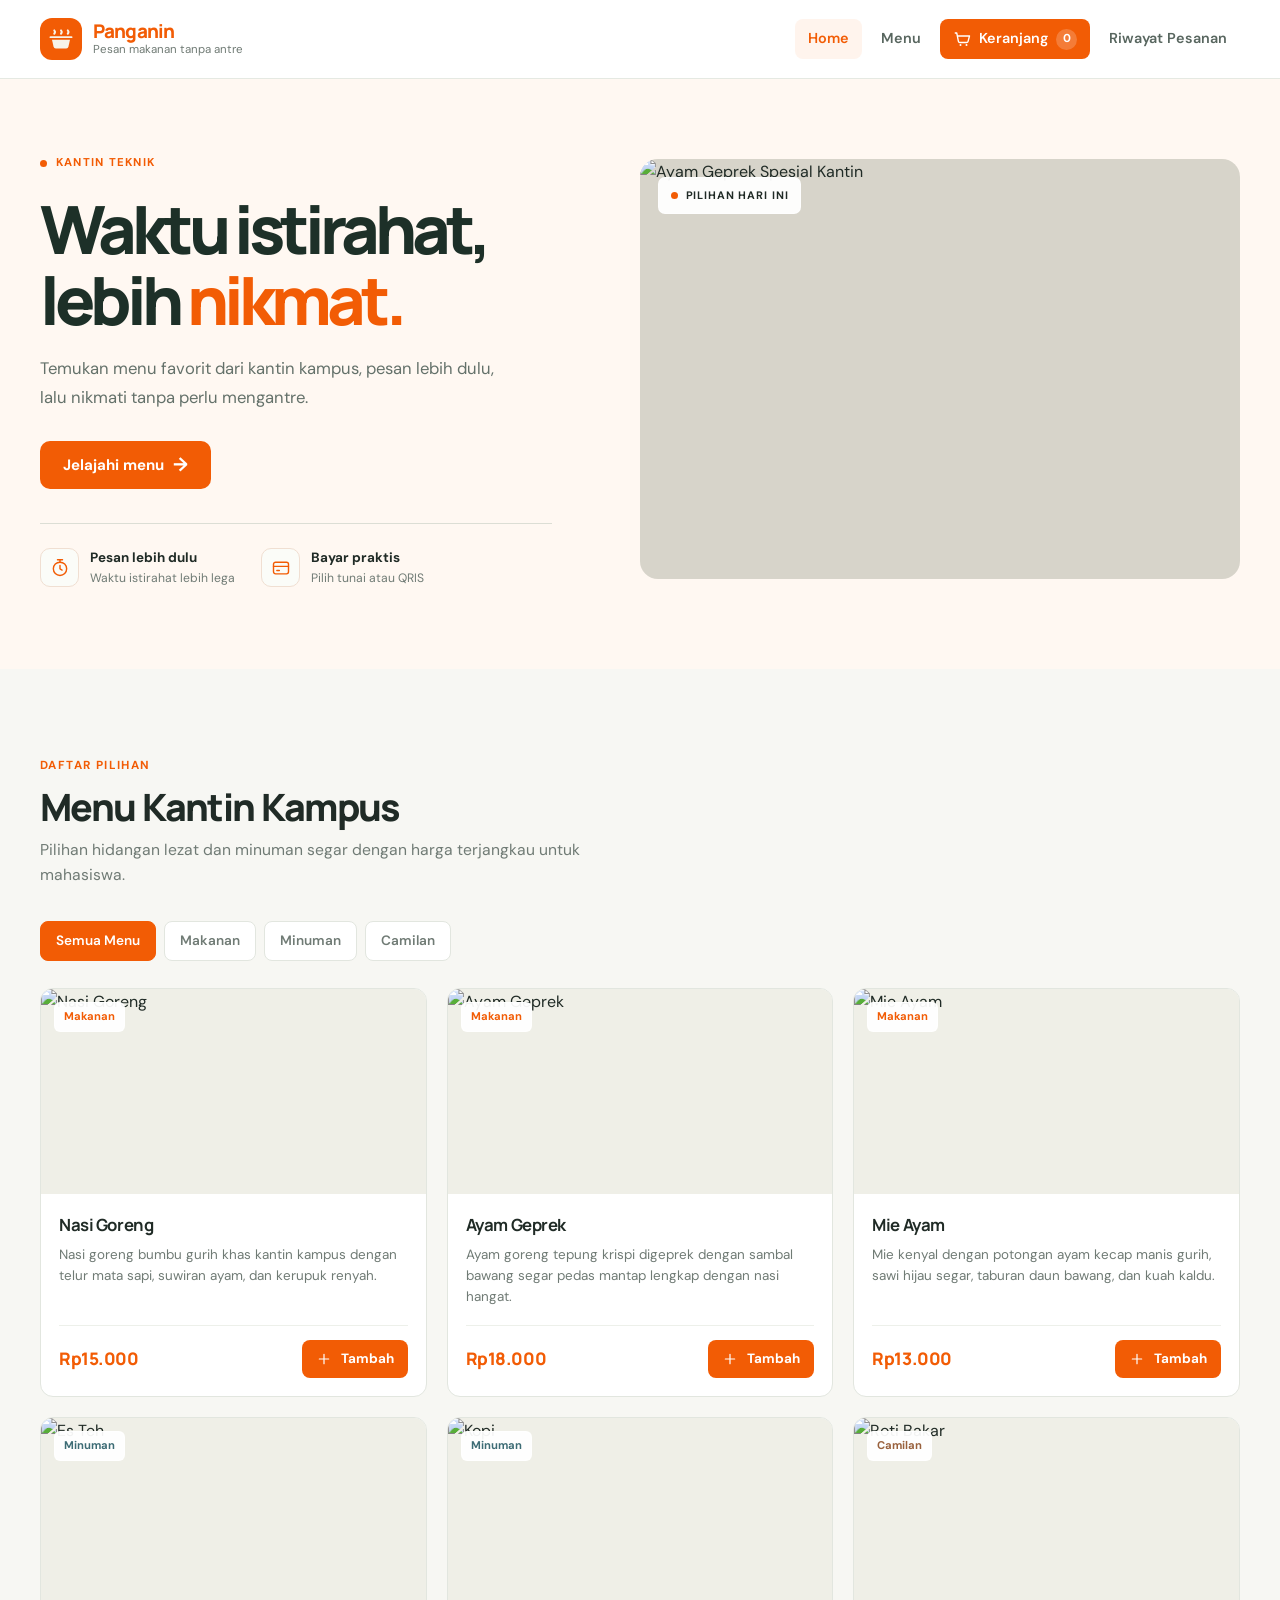
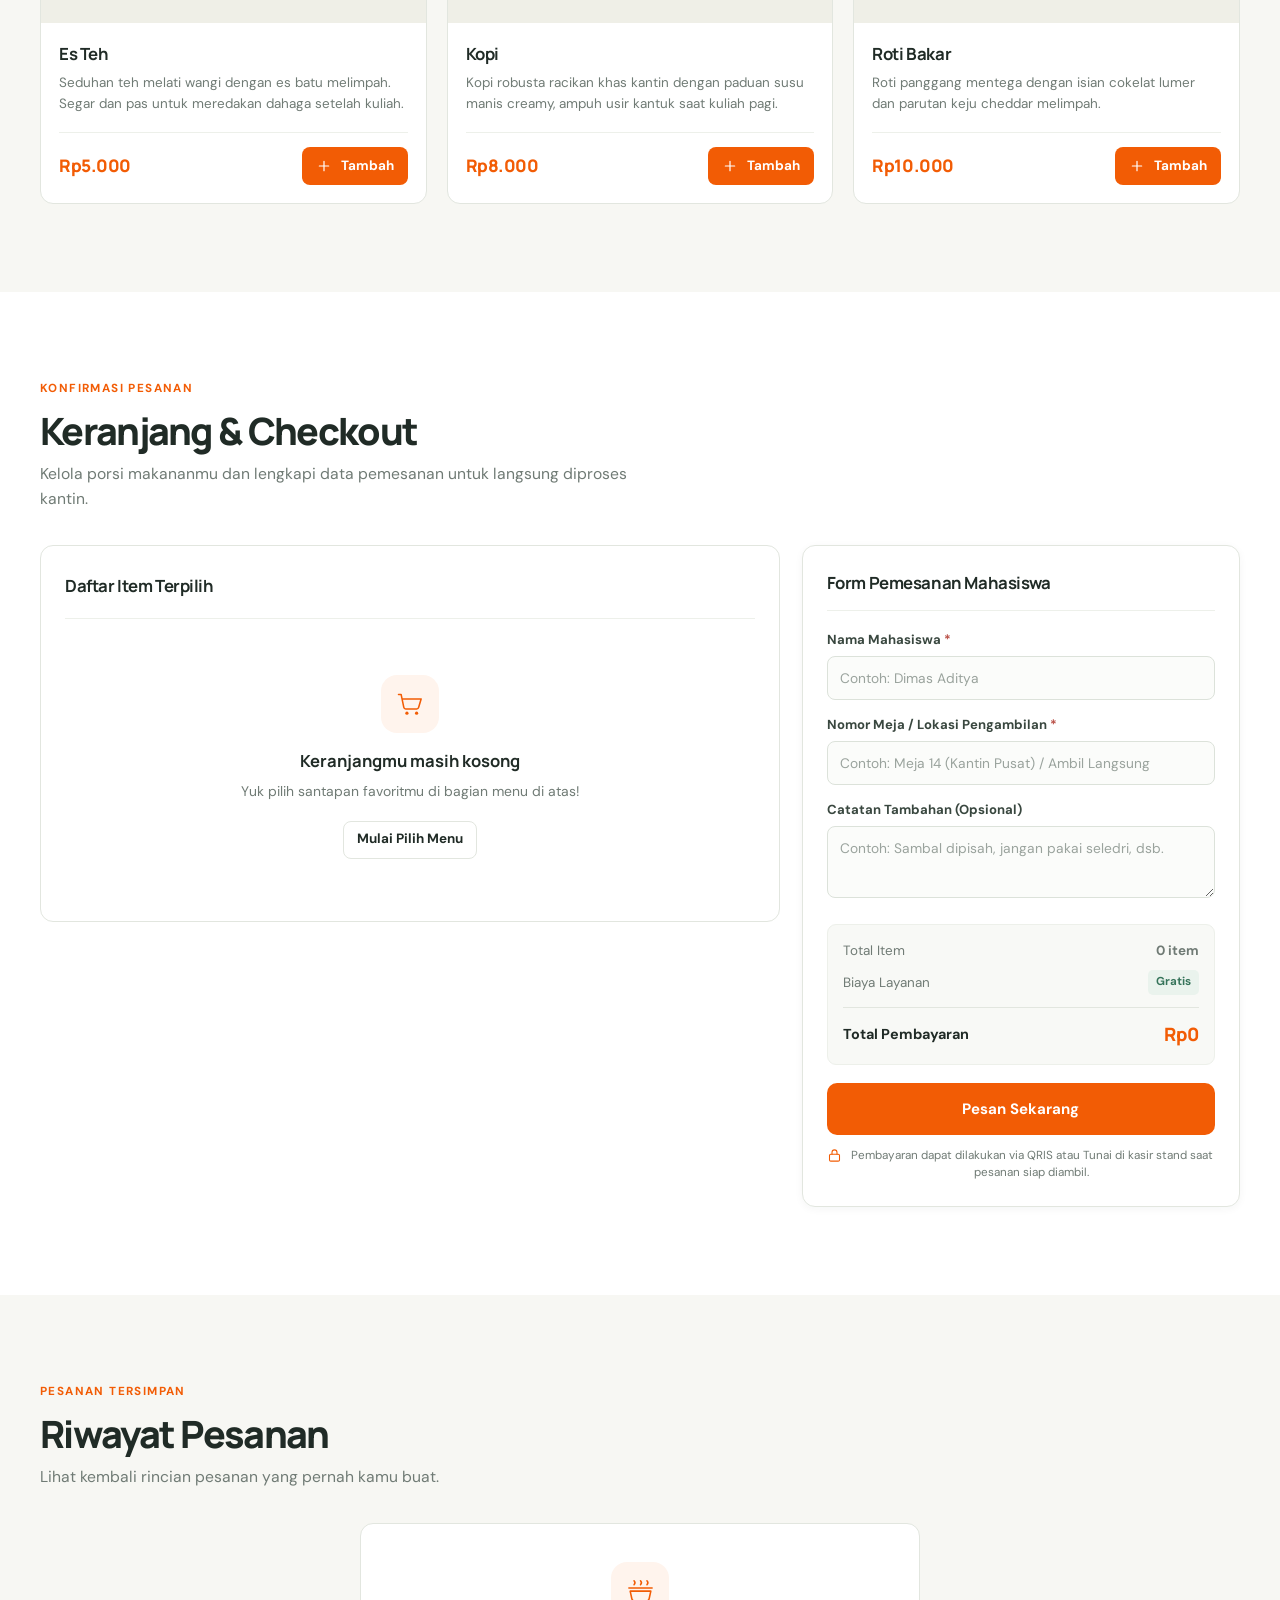
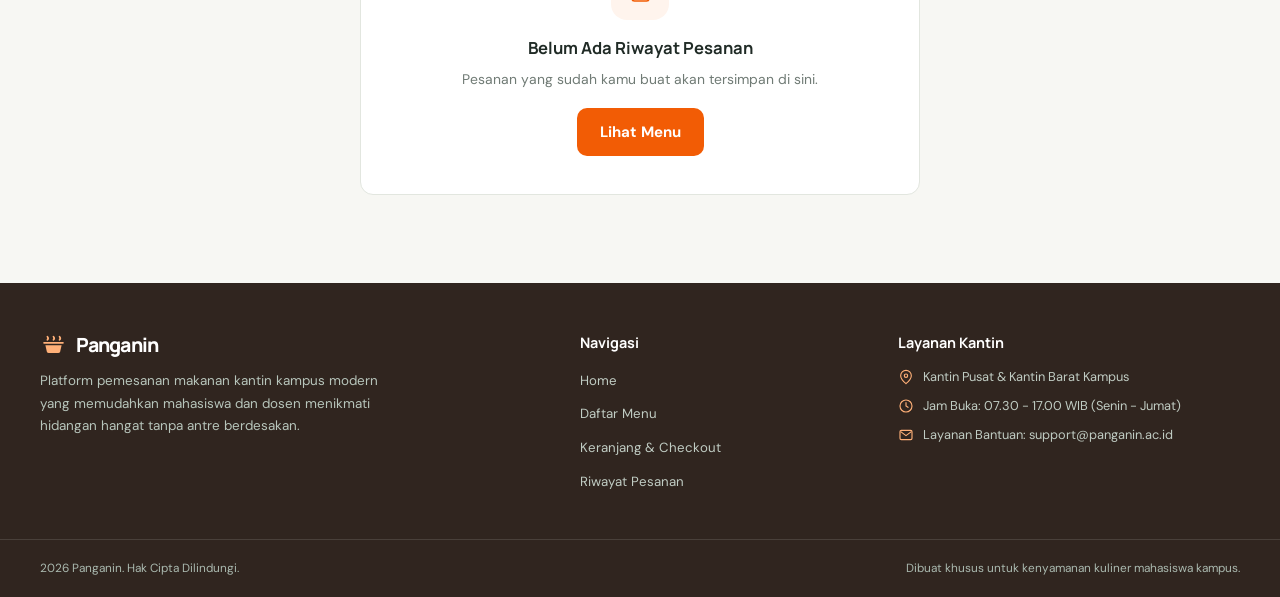
==== commit cdca0afd: "Update tampilan dan fitur Panganin" ====
--- a/index.html
+++ b/index.html
@@ -3,12 +3,12 @@
 <head>
   <meta charset="UTF-8">
   <meta name="viewport" content="width=device-width, initial-scale=1.0">
-  <title>Panganin - Pesan Makanan Kantin Tanpa Antre</title>
+  <title>Panganin | Kantin Kampus Digital</title>
   
-  <!-- Google Fonts: Plus Jakarta Sans -->
+  <!-- Google Fonts -->
   <link rel="preconnect" href="https://fonts.googleapis.com">
   <link rel="preconnect" href="https://fonts.gstatic.com" crossorigin>
-  <link href="https://fonts.googleapis.com/css2?family=Plus+Jakarta+Sans:wght@400;500;600;700;800&display=swap" rel="stylesheet">
+  <link href="https://fonts.googleapis.com/css2?family=DM+Sans:wght@400;500;600;700&family=Manrope:wght@500;600;700;800&display=swap" rel="stylesheet">
   
   <!-- CSS Utama -->
   <link rel="stylesheet" href="style.css">
@@ -22,7 +22,12 @@
     <div class="container header-container">
       <!-- Logo Brand -->
       <a href="#home" class="brand">
-        <div class="brand-icon">🍲</div>
+        <span class="brand-icon" aria-hidden="true">
+          <svg viewBox="0 0 40 40" fill="none">
+            <path d="M8 21h24l-2.1 9.2a3 3 0 0 1-2.9 2.3H13a3 3 0 0 1-2.9-2.3L8 21Z" fill="currentColor"/>
+            <path d="M6 17.5h28M11 13c1.4-1.6 1.4-3 0-4.5M20 13c1.4-1.6 1.4-3 0-4.5M29 13c1.4-1.6 1.4-3 0-4.5" stroke="currentColor" stroke-width="2.6" stroke-linecap="round"/>
+          </svg>
+        </span>
         <div class="brand-info">
           <span class="brand-name">Panganin</span>
           <span class="brand-tagline">Pesan makanan tanpa antre</span>
@@ -40,12 +45,17 @@
           </li>
           <li class="nav-item">
             <a href="#keranjang" class="nav-link nav-cart-btn">
+              <svg aria-hidden="true" viewBox="0 0 24 24" fill="none">
+                <path d="M3 4h2l2.2 11.1a2 2 0 0 0 2 1.6h8.9a2 2 0 0 0 2-1.6L22 8H6" stroke="currentColor" stroke-width="1.8" stroke-linecap="round" stroke-linejoin="round"/>
+                <circle cx="10" cy="20" r="1.3" fill="currentColor"/>
+                <circle cx="18" cy="20" r="1.3" fill="currentColor"/>
+              </svg>
               <span>Keranjang</span>
               <span id="nav-cart-badge" class="cart-badge">0</span>
             </a>
           </li>
           <li class="nav-item">
-            <a href="#pesanan" class="nav-link">Pesanan Saya</a>
+            <a href="#riwayat-pesanan" class="nav-link">Riwayat Pesanan</a>
           </li>
         </ul>
       </nav>
@@ -60,38 +70,33 @@
       <div class="container hero-container">
         <!-- Teks Hero -->
         <div class="hero-content">
-          <span class="hero-pill">⚡ Solusi Bebas Antre Mahasiswa</span>
-          <h1 class="hero-title">Laper? Pesan di <span class="highlight-text">Panganin!</span></h1>
+          <span class="hero-pill"><span class="hero-pill-mark"></span> KANTIN TEKNIK</span>
+          <h1 class="hero-title">Waktu istirahat,<br>lebih <span class="highlight-text">nikmat.</span></h1>
           <p class="hero-description">
-            Nikmati waktu istirahat kuliahmu tanpa repot berdesakan di kantin. 
-            Pilih menu favorit, pesan langsung, dan ambil ketika pesanan sudah siap.
+            Temukan menu favorit dari kantin kampus, pesan lebih dulu, lalu nikmati tanpa perlu mengantre.
           </p>
           <div class="hero-action-group">
-            <a href="#menu" class="btn btn-primary">Lihat Menu</a>
-            <a href="#pesanan" class="btn btn-secondary">Cek Pesanan Saya</a>
+            <a href="#menu" class="btn btn-primary">Jelajahi menu <span aria-hidden="true">→</span></a>
           </div>
 
           <!-- Fitur Singkat -->
           <div class="hero-features">
             <div class="feature-item">
-              <span class="feature-icon">⏱️</span>
+              <span class="feature-icon" aria-hidden="true">
+                <svg viewBox="0 0 24 24" fill="none"><circle cx="12" cy="13" r="8" stroke="currentColor" stroke-width="1.7"/><path d="M12 9v4l2.5 1.5M9 2h6M12 2v3" stroke="currentColor" stroke-width="1.7" stroke-linecap="round" stroke-linejoin="round"/></svg>
+              </span>
               <div>
-                <strong>Bebas Antre</strong>
-                <p>Hemat waktu istirahat</p>
+                <strong>Pesan lebih dulu</strong>
+                <p>Waktu istirahat lebih lega</p>
               </div>
             </div>
             <div class="feature-item">
-              <span class="feature-icon">🔔</span>
+              <span class="feature-icon" aria-hidden="true">
+                <svg viewBox="0 0 24 24" fill="none"><rect x="3" y="5" width="18" height="14" rx="2.5" stroke="currentColor" stroke-width="1.7"/><path d="M3 10h18M7 15h3" stroke="currentColor" stroke-width="1.7" stroke-linecap="round"/></svg>
+              </span>
               <div>
-                <strong>Pantau Status</strong>
-                <p>Ketahui proses makanan</p>
-              </div>
-            </div>
-            <div class="feature-item">
-              <span class="feature-icon">💳</span>
-              <div>
-                <strong>Mudah & Praktis</strong>
-                <p>Bayar saat ambil</p>
+                <strong>Bayar praktis</strong>
+                <p>Pilih tunai atau QRIS</p>
               </div>
             </div>
           </div>
@@ -100,21 +105,12 @@
         <!-- Banner Visual Hero -->
         <div class="hero-visual">
           <div class="hero-card-preview">
-            <div class="preview-badge">🔥 Rekomendasi Hari Ini</div>
+            <div class="preview-badge"><span class="preview-badge-mark"></span> PILIHAN HARI INI</div>
             <img 
-              src="https://images.unsplash.com/photo-1626082927389-6cd097cdc6ec?auto=format&fit=crop&w=700&q=80" 
+            src="https://i.pinimg.com/1200x/44/fd/03/44fd030f4ef3534963681dc98fcb7926.jpg"
               alt="Ayam Geprek Spesial Kantin" 
               class="preview-img"
             >
-            <div class="preview-info">
-              <div>
-                <h3 class="preview-name">Ayam Geprek Sambal Bawang</h3>
-                <p class="preview-chef">Stand Mas Joko • Kantin Barat</p>
-              </div>
-              <span class="preview-price">Rp18.000</span>
-            </div>
-            <div class="preview-status-pill">
-              <span class="status-dot"></span> Waktu masak rata-rata 8 menit
             </div>
           </div>
         </div>
@@ -169,13 +165,16 @@
             <div class="cart-box-header">
               <h3 class="box-title">Daftar Item Terpilih</h3>
               <button type="button" id="btn-clear-cart" class="btn-text-danger" title="Kosongkan seluruh isi keranjang">
-                🗑️ Kosongkan
+                <svg aria-hidden="true" viewBox="0 0 24 24" fill="none"><path d="M4 7h16M10 11v6m4-6v6M6 7l1 13h10l1-13M9 7V4h6v3" stroke="currentColor" stroke-width="1.7" stroke-linecap="round" stroke-linejoin="round"/></svg>
+                Kosongkan
               </button>
             </div>
 
             <!-- Tampilan Jika Keranjang Kosong -->
             <div id="cart-empty-state" class="cart-empty-state">
-              <div class="empty-icon">🛒</div>
+              <div class="empty-icon" aria-hidden="true">
+                <svg viewBox="0 0 48 48" fill="none"><path d="M7 10h4l4.2 20.1a3 3 0 0 0 2.9 2.4h17.1a3 3 0 0 0 2.9-2.4L42 17H13" stroke="currentColor" stroke-width="2.4" stroke-linecap="round" stroke-linejoin="round"/><circle cx="20" cy="39" r="2.5" fill="currentColor"/><circle cx="35" cy="39" r="2.5" fill="currentColor"/></svg>
+              </div>
               <h4>Keranjangmu masih kosong</h4>
               <p>Yuk pilih santapan favoritmu di bagian menu di atas!</p>
               <a href="#menu" class="btn btn-secondary btn-sm">Mulai Pilih Menu</a>
@@ -222,17 +221,6 @@
               </div>
 
               <div class="form-group">
-                <label for="student-nim" class="form-label">NIM (Nomor Induk Mahasiswa) <span class="required">*</span></label>
-                <input 
-                  type="text" 
-                  id="student-nim" 
-                  class="form-input" 
-                  placeholder="Contoh: 21120120140001" 
-                  required
-                >
-              </div>
-
-              <div class="form-group">
                 <label for="pickup-location" class="form-label">Nomor Meja / Lokasi Pengambilan <span class="required">*</span></label>
                 <input 
                   type="text" 
@@ -274,7 +262,8 @@
                 Pesan Sekarang
               </button>
               <p class="form-hint">
-                🔒 Pembayaran dapat dilakukan via QRIS atau Tunai di kasir stand saat pesanan siap diambil.
+                <svg aria-hidden="true" viewBox="0 0 24 24" fill="none"><rect x="4" y="10" width="16" height="11" rx="2" stroke="currentColor" stroke-width="1.7"/><path d="M8 10V7a4 4 0 0 1 8 0v3" stroke="currentColor" stroke-width="1.7" stroke-linecap="round"/></svg>
+                Pembayaran dapat dilakukan via QRIS atau Tunai di kasir stand saat pesanan siap diambil.
               </p>
             </form>
           </aside>
@@ -283,29 +272,29 @@
     </section>
 
     <!-- ========================================================
-         5. STATUS PESANAN (PESANAN SAYA) SECTION
+         5. RIWAYAT PESANAN SECTION
          ======================================================== -->
-    <section id="pesanan" class="orders-section">
+    <section id="riwayat-pesanan" class="order-history-section">
       <div class="container">
         <div class="section-header">
-          <span class="section-tag">Lacak Pesanan</span>
-          <h2 class="section-title">Status Pesanan Saya</h2>
+          <span class="section-tag">Pesanan Tersimpan</span>
+          <h2 class="section-title">Riwayat Pesanan</h2>
           <p class="section-subtitle">
-            Pantau tahapan makananmu mulai dari diterima hingga siap diambil tanpa antre.
+            Lihat kembali rincian pesanan yang pernah kamu buat.
           </p>
         </div>
 
-        <!-- Tampilan Saat Belum Ada Pesanan -->
-        <div id="orders-empty-state" class="orders-empty-state">
-          <div class="empty-icon">📋</div>
-          <h3>Belum Ada Pesanan Aktif</h3>
-          <p>Kamu belum memiliki pesanan saat ini. Pilih menu favoritmu sekarang dan buat pesanan pertamamu!</p>
-          <a href="#menu" class="btn btn-primary">Pesan Makanan Sekarang</a>
-        </div>
-
-        <!-- Kontainer Kartu Pesanan Aktif (Dirender oleh script.js) -->
-        <div id="orders-list-container" class="orders-list-container hidden">
-          <!-- Kartu pesanan akan di-render di sini oleh JavaScript -->
+        <div id="order-history-empty" class="order-history-empty">
+          <div class="empty-icon" aria-hidden="true">
+            <svg viewBox="0 0 48 48" fill="none"><path d="M8 25h32l-2.7 12.2a4 4 0 0 1-3.9 3.1H14.6a4 4 0 0 1-3.9-3.1L8 25ZM6 20h36M14 15c2-2.1 2-4 0-6M24 15c2-2.1 2-4 0-6M34 15c2-2.1 2-4 0-6" stroke="currentColor" stroke-width="2.4" stroke-linecap="round" stroke-linejoin="round"/></svg>
+          </div>
+          <h3>Belum Ada Riwayat Pesanan</h3>
+          <p>Pesanan yang sudah kamu buat akan tersimpan di sini.</p>
+          <a href="#menu" class="btn btn-primary">Lihat Menu</a>
+        </div>
+
+        <div id="order-history-list" class="order-history-list hidden">
+          <!-- Riwayat pesanan dirender di sini oleh JavaScript -->
         </div>
       </div>
     </section>
@@ -319,7 +308,9 @@
       <!-- Kolom Brand -->
       <div class="footer-col brand-col">
         <div class="footer-brand">
-          <span class="footer-logo-icon">🍲</span>
+          <span class="footer-logo-icon" aria-hidden="true">
+            <svg viewBox="0 0 40 40" fill="none"><path d="M8 21h24l-2.1 9.2a3 3 0 0 1-2.9 2.3H13a3 3 0 0 1-2.9-2.3L8 21Z" fill="currentColor"/><path d="M6 17.5h28M11 13c1.4-1.6 1.4-3 0-4.5M20 13c1.4-1.6 1.4-3 0-4.5M29 13c1.4-1.6 1.4-3 0-4.5" stroke="currentColor" stroke-width="2.6" stroke-linecap="round"/></svg>
+          </span>
           <span class="footer-logo-title">Panganin</span>
         </div>
         <p class="footer-desc">
@@ -334,7 +325,7 @@
           <li><a href="#home">Home</a></li>
           <li><a href="#menu">Daftar Menu</a></li>
           <li><a href="#keranjang">Keranjang & Checkout</a></li>
-          <li><a href="#pesanan">Pesanan Saya</a></li>
+          <li><a href="#riwayat-pesanan">Riwayat Pesanan</a></li>
         </ul>
       </div>
 
@@ -342,9 +333,9 @@
       <div class="footer-col info-col">
         <h4 class="footer-heading">Layanan Kantin</h4>
         <ul class="footer-info-list">
-          <li>📍 Kantin Pusat & Kantin Barat Kampus</li>
-          <li>⏰ Jam Buka: 07.30 - 17.00 WIB (Senin - Jumat)</li>
-          <li>💬 Layanan Bantuan: support@panganin.ac.id</li>
+          <li><svg aria-hidden="true" viewBox="0 0 24 24" fill="none"><path d="M20 10c0 5-8 12-8 12S4 15 4 10a8 8 0 1 1 16 0Z" stroke="currentColor" stroke-width="1.7"/><circle cx="12" cy="10" r="2.5" stroke="currentColor" stroke-width="1.7"/></svg>Kantin Pusat & Kantin Barat Kampus</li>
+          <li><svg aria-hidden="true" viewBox="0 0 24 24" fill="none"><circle cx="12" cy="12" r="9" stroke="currentColor" stroke-width="1.7"/><path d="M12 7v5l3 2" stroke="currentColor" stroke-width="1.7" stroke-linecap="round"/></svg>Jam Buka: 07.30 - 17.00 WIB (Senin - Jumat)</li>
+          <li><svg aria-hidden="true" viewBox="0 0 24 24" fill="none"><rect x="3" y="5" width="18" height="14" rx="2" stroke="currentColor" stroke-width="1.7"/><path d="m4 7 8 6 8-6" stroke="currentColor" stroke-width="1.7" stroke-linejoin="round"/></svg>Layanan Bantuan: support@panganin.ac.id</li>
         </ul>
       </div>
     </div>
@@ -352,7 +343,7 @@
     <!-- Garis Hak Cipta -->
     <div class="footer-bottom">
       <div class="container footer-bottom-container">
-        <p>&copy; 2026 Panganin. Hak Cipta Dilindungi.</p>
+        <p>2026 Panganin. Hak Cipta Dilindungi.</p>
         <p class="footer-credit">Dibuat khusus untuk kenyamanan kuliner mahasiswa kampus.</p>
       </div>
     </div>
--- a/style.css
+++ b/style.css
@@ -1,59 +1,32 @@
-/* ========================================================
-   PANGANIN - STYLESHEET LENGKAP
-   Aplikasi Web Pemesanan Makanan Kantin Kampus
-   100% CSS3 Murni (Tanpa Framework)
-   ======================================================== */
-
-/* --------------------------------------------------------
-   1. CSS VARIABLES (DESIGN SYSTEM)
-   -------------------------------------------------------- */
+/* Panganin visual system */
 :root {
-  /* Palet Warna Makanan & Kantin */
-  --primary: #f25c05;           /* Oranye hangat menggiurkan */
-  --primary-hover: #d94e02;     /* Oranye gelap untuk interaksi hover */
-  --primary-soft: #fff4ed;      /* Latar oranye lembut */
-  
-  --secondary: #0d9488;         /* Teal segar untuk minuman/aksen */
-  --secondary-soft: #f0fdfa;
-  
-  --amber: #f59e0b;             /* Kuning keemasan untuk snack */
-  --amber-soft: #fefce8;
-  
-  --success: #16a34a;           /* Hijau segar untuk status siap & gratis */
-  --success-soft: #f0fdf4;
-  
-  --danger: #ef4444;            /* Merah untuk tombol hapus / validasi error */
-  --danger-soft: #fef2f2;
-  
-  /* Latar & Netral */
-  --bg-page: #fbfbfd;
+  --primary: #f25c05;
+  --primary-hover: #d94e02;
+  --primary-soft: #fff4ed;
+  --accent: #f25c05;
+  --accent-soft: #fff4ed;
+  --success: #36745a;
+  --success-soft: #eaf3ed;
+  --danger: #b94e45;
+  --danger-soft: #fbefed;
+  --bg-page: #f7f7f3;
   --bg-surface: #ffffff;
-  --text-main: #1e293b;
-  --text-muted: #64748b;
-  --border-color: #e2e8f0;
-  --border-light: #f1f5f9;
-
-  /* Font */
-  --font-family: 'Plus Jakarta Sans', system-ui, -apple-system, BlinkMacSystemFont, 'Segoe UI', Roboto, sans-serif;
-  
-  /* Bayangan & Elevasi */
-  --shadow-sm: 0 1px 3px rgba(0, 0, 0, 0.05), 0 1px 2px rgba(0, 0, 0, 0.03);
-  --shadow-md: 0 4px 14px rgba(0, 0, 0, 0.06), 0 2px 6px rgba(0, 0, 0, 0.03);
-  --shadow-lg: 0 14px 30px -4px rgba(0, 0, 0, 0.08), 0 4px 12px rgba(0, 0, 0, 0.03);
-  
-  /* Border Radius */
+  --bg-warm: #efefe7;
+  --text-main: #202b26;
+  --text-muted: #707b75;
+  --border-color: #e2e6df;
+  --border-light: #edf0ea;
+  --font-family: 'DM Sans', system-ui, -apple-system, BlinkMacSystemFont, 'Segoe UI', sans-serif;
+  --font-heading: 'Manrope', 'DM Sans', system-ui, sans-serif;
+  --shadow-sm: 0 2px 8px rgba(32, 43, 38, 0.045);
+  --shadow-md: 0 8px 24px rgba(32, 43, 38, 0.07);
   --radius-sm: 8px;
   --radius-md: 14px;
   --radius-lg: 20px;
   --radius-full: 9999px;
-
-  /* Transisi */
-  --transition: all 0.22s cubic-bezier(0.4, 0, 0.2, 1);
-}
-
-/* --------------------------------------------------------
-   2. RESET & DASAR
-   -------------------------------------------------------- */
+  --transition: 180ms ease;
+}
+
 *, *::before, *::after {
   box-sizing: border-box;
   margin: 0;
@@ -62,21 +35,24 @@
 
 html {
   scroll-behavior: smooth;
+  scroll-padding-top: 92px;
   font-size: 16px;
 }
 
 body {
+  background: var(--bg-page);
+  color: var(--text-main);
   font-family: var(--font-family);
-  background-color: var(--bg-page);
-  color: var(--text-main);
   line-height: 1.6;
   -webkit-font-smoothing: antialiased;
 }
 
+img, svg {
+  display: block;
+}
+
 img {
   max-width: 100%;
-  height: auto;
-  display: block;
 }
 
 a {
@@ -89,8 +65,11 @@
 }
 
 button, input, textarea {
-  font-family: inherit;
-  font-size: inherit;
+  font: inherit;
+}
+
+button {
+  color: inherit;
 }
 
 .hidden {
@@ -101,78 +80,75 @@
   font-weight: 700;
 }
 
-/* Kontainer Universal */
 .container {
-  width: 100%;
-  max-width: 1200px;
-  margin-left: auto;
-  margin-right: auto;
-  padding-left: 24px;
-  padding-right: 24px;
-}
-
-/* --------------------------------------------------------
-   3. TOMBOL & KOMPONEN UMUM
-   -------------------------------------------------------- */
+  width: min(100% - 48px, 1200px);
+  margin-inline: auto;
+}
+
+/* Shared controls and section headings */
 .btn {
   display: inline-flex;
+  min-height: 48px;
   align-items: center;
   justify-content: center;
-  gap: 8px;
-  padding: 12px 24px;
-  border-radius: var(--radius-full);
-  font-weight: 700;
-  font-size: 0.95rem;
-  border: 2px solid transparent;
+  gap: 9px;
+  padding: 11px 22px;
+  border: 1px solid transparent;
+  border-radius: 10px;
   cursor: pointer;
-  transition: var(--transition);
+  font-size: 0.94rem;
+  font-weight: 700;
+  line-height: 1.2;
   text-align: center;
+  transition: background-color var(--transition), border-color var(--transition), color var(--transition), transform var(--transition);
+}
+
+.btn svg {
+  width: 18px;
+  height: 18px;
 }
 
 .btn-primary {
-  background-color: var(--primary);
-  color: #ffffff;
-  box-shadow: 0 4px 12px rgba(242, 92, 5, 0.3);
+  background: var(--primary);
+  color: #fff;
 }
 
 .btn-primary:hover {
-  background-color: var(--primary-hover);
-  transform: translateY(-2px);
-  box-shadow: 0 6px 18px rgba(242, 92, 5, 0.42);
+  background: var(--primary-hover);
 }
 
 .btn-secondary {
-  background-color: var(--bg-surface);
+  background: #fff;
+  border-color: var(--border-color);
   color: var(--text-main);
-  border-color: var(--border-color);
 }
 
 .btn-secondary:hover {
   border-color: var(--primary);
   color: var(--primary);
-  background-color: var(--primary-soft);
 }
 
 .btn-outline-danger {
-  background-color: transparent;
+  background: transparent;
+  border-color: #e8c5c1;
   color: var(--danger);
-  border-color: #fca5a5;
 }
 
 .btn-outline-danger:hover {
-  background-color: var(--danger-soft);
+  background: var(--danger-soft);
   border-color: var(--danger);
 }
 
 .btn-sm {
-  padding: 8px 16px;
-  font-size: 0.85rem;
-  font-weight: 600;
+  min-height: 38px;
+  padding: 8px 13px;
+  border-radius: 8px;
+  font-size: 0.84rem;
 }
 
 .btn-lg {
-  padding: 15px 30px;
-  font-size: 1.05rem;
+  min-height: 52px;
+  padding-inline: 25px;
 }
 
 .btn-block {
@@ -180,90 +156,99 @@
 }
 
 .btn-text-danger {
-  background: none;
-  border: none;
+  display: inline-flex;
+  align-items: center;
+  justify-content: center;
+  gap: 7px;
+  padding: 6px 8px;
+  border: 0;
+  border-radius: 7px;
+  background: transparent;
   color: var(--danger);
+  cursor: pointer;
+  font-size: 0.84rem;
   font-weight: 600;
-  font-size: 0.85rem;
-  cursor: pointer;
-  padding: 4px 8px;
-  border-radius: var(--radius-sm);
-  transition: var(--transition);
+  transition: background-color var(--transition);
 }
 
 .btn-text-danger:hover {
-  background-color: var(--danger-soft);
-}
-
-/* Header Section Universal */
+  background: var(--danger-soft);
+}
+
+.btn-text-danger svg {
+  width: 17px;
+  height: 17px;
+}
+
 .section-header {
-  text-align: center;
-  max-width: 640px;
-  margin: 0 auto 44px auto;
+  max-width: 680px;
+  margin: 0 0 34px;
 }
 
 .section-tag {
   display: inline-block;
-  padding: 4px 14px;
-  border-radius: var(--radius-full);
-  font-size: 0.8rem;
-  font-weight: 700;
+  margin-bottom: 10px;
+  color: var(--accent);
+  font-size: 0.73rem;
+  font-weight: 700;
+  letter-spacing: 0.12em;
   text-transform: uppercase;
-  letter-spacing: 0.05em;
-  background-color: var(--primary-soft);
-  color: var(--primary);
-  margin-bottom: 12px;
 }
 
 .section-title {
-  font-size: 2.2rem;
+  margin-bottom: 8px;
+  color: var(--text-main);
+  font-family: var(--font-heading);
+  font-size: clamp(1.8rem, 3vw, 2.35rem);
   font-weight: 800;
-  color: var(--text-main);
-  line-height: 1.25;
-  margin-bottom: 10px;
+  letter-spacing: -0.045em;
+  line-height: 1.2;
 }
 
 .section-subtitle {
+  max-width: 590px;
   color: var(--text-muted);
-  font-size: 1rem;
-}
-
-/* --------------------------------------------------------
-   4. HEADER & NAVIGASI
-   -------------------------------------------------------- */
+  font-size: 0.98rem;
+}
+
+/* Header and navigation */
 .site-header {
   position: sticky;
+  z-index: 20;
   top: 0;
-  z-index: 100;
-  background-color: rgba(255, 255, 255, 0.95);
+  border-bottom: 1px solid rgba(226, 230, 223, 0.88);
+  background: rgba(255, 255, 255, 0.96);
   backdrop-filter: blur(12px);
-  border-bottom: 1px solid var(--border-color);
-  transition: var(--transition);
 }
 
 .header-container {
   display: flex;
+  min-height: 78px;
   align-items: center;
   justify-content: space-between;
-  height: 76px;
+  gap: 24px;
 }
 
 .brand {
-  display: flex;
-  align-items: center;
-  gap: 12px;
+  display: inline-flex;
+  flex: 0 0 auto;
+  align-items: center;
+  gap: 11px;
 }
 
 .brand-icon {
-  width: 44px;
-  height: 44px;
-  background: linear-gradient(135deg, var(--primary) 0%, #ff8c42 100%);
-  border-radius: var(--radius-md);
-  display: flex;
-  align-items: center;
-  justify-content: center;
-  font-size: 1.4rem;
-  box-shadow: 0 4px 10px rgba(242, 92, 5, 0.25);
+  display: grid;
+  width: 42px;
+  height: 42px;
+  place-items: center;
+  border-radius: 12px;
+  background: var(--primary);
+  color: #f7f4e9;
+}
+
+.brand-icon svg {
+  width: 30px;
+  height: 30px;
 }
 
 .brand-info {
@@ -271,447 +256,527 @@
   flex-direction: column;
 }
 
-.brand-name {
-  font-size: 1.35rem;
+.brand-name, .footer-logo-title {
+  color: var(--primary);
+  font-family: var(--font-heading);
+  font-size: 1.18rem;
   font-weight: 800;
-  letter-spacing: -0.02em;
-  color: var(--text-main);
+  letter-spacing: -0.045em;
   line-height: 1.2;
 }
 
 .brand-tagline {
-  font-size: 0.75rem;
-  font-weight: 500;
   color: var(--text-muted);
+  font-size: 0.72rem;
+  line-height: 1.4;
 }
 
 .nav-list {
   display: flex;
   align-items: center;
-  gap: 8px;
+  gap: 6px;
 }
 
 .nav-link {
   display: inline-flex;
-  align-items: center;
-  gap: 6px;
-  padding: 8px 16px;
+  min-height: 40px;
+  align-items: center;
+  justify-content: center;
+  gap: 8px;
+  padding: 8px 13px;
+  border-radius: 8px;
+  color: #58665f;
+  font-size: 0.9rem;
+  font-weight: 600;
+  transition: background-color var(--transition), color var(--transition);
+}
+
+.nav-link:hover, .nav-link.active {
+  background: var(--primary-soft);
+  color: var(--primary);
+}
+
+.nav-cart-btn {
+  background: var(--primary);
+  color: #fff;
+}
+
+.nav-cart-btn:hover, .nav-cart-btn.active {
+  background: var(--primary-hover);
+  color: #fff;
+}
+
+.nav-cart-btn svg {
+  width: 18px;
+  height: 18px;
+}
+
+.cart-badge {
+  display: inline-grid;
+  min-width: 21px;
+  height: 21px;
+  padding-inline: 5px;
+  place-items: center;
   border-radius: var(--radius-full);
-  font-size: 0.95rem;
-  font-weight: 600;
-  color: var(--text-muted);
-  transition: var(--transition);
-}
-
-.nav-link:hover,
-.nav-link.active {
-  color: var(--primary);
-  background-color: var(--primary-soft);
-}
-
-.cart-badge {
-  background-color: var(--primary);
-  color: #ffffff;
-  font-size: 0.75rem;
-  font-weight: 700;
-  min-width: 22px;
-  height: 22px;
-  padding: 0 6px;
-  border-radius: var(--radius-full);
-  display: inline-flex;
-  align-items: center;
-  justify-content: center;
-  transition: transform 0.2s ease;
+  background: rgba(255, 255, 255, 0.2);
+  color: #fff;
+  font-size: 0.72rem;
+  font-weight: 700;
+  transition: transform var(--transition);
 }
 
 .cart-badge.bump {
-  transform: scale(1.35);
-}
-
-/* --------------------------------------------------------
-   5. HERO SECTION
-   -------------------------------------------------------- */
+  transform: scale(1.12);
+}
+
+/* Hero */
 .hero-section {
-  padding: 64px 0 80px 0;
-  background: radial-gradient(circle at 85% 15%, #fff1e6 0%, transparent 45%),
-              radial-gradient(circle at 10% 80%, #f0fdfa 0%, transparent 40%);
-  overflow: hidden;
+  padding: 58px 0 68px;
+  background: #fff8f2;
 }
 
 .hero-container {
   display: grid;
-  grid-template-columns: 1.15fr 0.85fr;
-  align-items: center;
-  gap: 48px;
+  grid-template-columns: minmax(0, 0.92fr) minmax(0, 1.08fr);
+  align-items: center;
+  gap: clamp(36px, 7vw, 88px);
+}
+
+.hero-content {
+  padding-block: 12px;
 }
 
 .hero-pill {
-  display: inline-block;
-  background-color: #fee2e2;
-  color: #dc2626;
-  font-size: 0.8rem;
-  font-weight: 700;
-  padding: 6px 16px;
-  border-radius: var(--radius-full);
+  display: inline-flex;
+  align-items: center;
+  gap: 9px;
   margin-bottom: 20px;
+  color: var(--primary);
+  font-size: 0.71rem;
+  font-weight: 700;
+  letter-spacing: 0.11em;
+}
+
+.hero-pill-mark, .preview-badge-mark {
+  width: 7px;
+  height: 7px;
+  flex: 0 0 auto;
+  border-radius: 50%;
+  background: var(--accent);
 }
 
 .hero-title {
-  font-size: 3.2rem;
+  max-width: 600px;
+  margin-bottom: 18px;
+  color: #1d3028;
+  font-family: var(--font-heading);
+  font-size: clamp(2.7rem, 5.2vw, 4.65rem);
   font-weight: 800;
-  line-height: 1.15;
-  letter-spacing: -0.03em;
-  margin-bottom: 20px;
-  color: var(--text-main);
+  letter-spacing: -0.075em;
+  line-height: 1.08;
 }
 
 .highlight-text {
+  color: var(--accent);
+}
+
+.hero-description {
+  max-width: 480px;
+  margin-bottom: 28px;
+  color: #64716a;
+  font-size: 1.04rem;
+  line-height: 1.75;
+}
+
+.hero-action-group {
+  display: flex;
+  gap: 12px;
+  margin-bottom: 34px;
+}
+
+.hero-action-group .btn {
+  min-width: 164px;
+}
+
+.hero-action-group .btn span {
+  font-size: 1.2rem;
+  line-height: 1;
+}
+
+.hero-features {
+  display: flex;
+  flex-wrap: wrap;
+  gap: 26px;
+  padding-top: 23px;
+  border-top: 1px solid #dcded5;
+}
+
+.feature-item {
+  display: flex;
+  align-items: center;
+  gap: 11px;
+}
+
+.feature-icon {
+  display: grid;
+  width: 39px;
+  height: 39px;
+  flex: 0 0 auto;
+  place-items: center;
+  border: 1px solid #f0dfd2;
+  border-radius: 10px;
+  background: #fbfcf8;
   color: var(--primary);
-  position: relative;
-  display: inline-block;
-}
-
-.hero-description {
-  font-size: 1.1rem;
-  color: var(--text-muted);
-  margin-bottom: 32px;
-  max-width: 520px;
-}
-
-.hero-action-group {
-  display: flex;
-  gap: 16px;
-  margin-bottom: 40px;
-}
-
-.hero-features {
-  display: flex;
-  gap: 24px;
-  padding-top: 28px;
-  border-top: 1px solid var(--border-color);
-}
-
-.feature-item {
-  display: flex;
-  align-items: center;
-  gap: 10px;
-}
-
-.feature-icon {
-  font-size: 1.4rem;
-  background-color: var(--bg-surface);
-  border: 1px solid var(--border-color);
-  width: 42px;
-  height: 42px;
-  border-radius: 50%;
-  display: flex;
-  align-items: center;
-  justify-content: center;
-  box-shadow: var(--shadow-sm);
+}
+
+.feature-icon svg {
+  width: 20px;
+  height: 20px;
 }
 
 .feature-item strong {
   display: block;
-  font-size: 0.92rem;
   color: var(--text-main);
+  font-size: 0.84rem;
+  font-weight: 700;
 }
 
 .feature-item p {
-  font-size: 0.78rem;
+  margin: 1px 0 0;
   color: var(--text-muted);
-  margin: 0;
+  font-size: 0.76rem;
 }
 
 .hero-visual {
-  position: relative;
-  display: flex;
-  justify-content: center;
+  min-width: 0;
 }
 
 .hero-card-preview {
   position: relative;
-  background-color: var(--bg-surface);
-  border-radius: var(--radius-lg);
-  padding: 16px;
+  overflow: hidden;
+  min-height: 420px;
+  border-radius: 18px;
+  background: #d7d4ca;
+}
+
+.preview-img {
+  position: absolute;
   width: 100%;
-  max-width: 380px;
-  box-shadow: var(--shadow-lg);
-  border: 1px solid var(--border-color);
+  height: 100%;
+  inset: 0;
+  object-fit: cover;
+  object-position: center 54%;
 }
 
 .preview-badge {
   position: absolute;
-  top: 28px;
-  left: 28px;
-  background-color: rgba(220, 38, 38, 0.92);
-  backdrop-filter: blur(4px);
-  color: #ffffff;
-  font-size: 0.75rem;
-  font-weight: 700;
-  padding: 5px 12px;
-  border-radius: var(--radius-full);
-  z-index: 2;
-}
-
-.preview-img {
-  width: 100%;
-  height: 230px;
-  object-fit: cover;
-  border-radius: var(--radius-md);
-  margin-bottom: 16px;
+  z-index: 1;
+  top: 18px;
+  left: 18px;
+  display: inline-flex;
+  align-items: center;
+  gap: 8px;
+  padding: 9px 12px;
+  border: 1px solid rgba(255, 255, 255, 0.65);
+  border-radius: 7px;
+  background: rgba(255, 255, 255, 0.94);
+  color: var(--text-main);
+  font-size: 0.68rem;
+  font-weight: 700;
+  letter-spacing: 0.08em;
+}
+
+.preview-badge-mark {
+  background: var(--accent);
 }
 
 .preview-info {
-  display: flex;
+  position: absolute;
+  right: 0;
+  bottom: 58px;
+  left: 0;
+  display: flex;
+  align-items: flex-end;
   justify-content: space-between;
-  align-items: flex-start;
-  margin-bottom: 12px;
+  gap: 18px;
+  padding: 58px 24px 18px;
+  background: linear-gradient(transparent, rgba(20, 31, 26, 0.82));
+  color: #fff;
 }
 
 .preview-name {
-  font-size: 1.15rem;
-  font-weight: 700;
+  font-family: var(--font-heading);
+  font-size: clamp(1.1rem, 2vw, 1.4rem);
+  font-weight: 700;
+  letter-spacing: -0.03em;
+}
+
+.preview-chef {
+  margin-top: 3px;
+  color: rgba(255, 255, 255, 0.8);
+  font-size: 0.8rem;
+}
+
+.preview-price {
+  flex: 0 0 auto;
+  color: #fff;
+  font-family: var(--font-heading);
+  font-size: 1.05rem;
+  font-weight: 700;
+}
+
+.preview-status-pill {
+  position: absolute;
+  right: 0;
+  bottom: 0;
+  left: 0;
+  display: flex;
+  min-height: 58px;
+  align-items: center;
+  gap: 9px;
+  padding: 12px 24px;
+  background: rgba(255, 255, 255, 0.97);
   color: var(--text-main);
-}
-
-.preview-chef {
-  font-size: 0.85rem;
-  color: var(--text-muted);
-}
-
-.preview-price {
-  font-size: 1.2rem;
-  font-weight: 800;
-  color: var(--primary);
-}
-
-.preview-status-pill {
-  display: flex;
-  align-items: center;
-  gap: 8px;
-  background-color: var(--primary-soft);
-  color: var(--primary);
-  font-size: 0.8rem;
+  font-size: 0.82rem;
   font-weight: 600;
-  padding: 8px 14px;
-  border-radius: var(--radius-sm);
 }
 
 .status-dot {
   width: 8px;
   height: 8px;
+  flex: 0 0 auto;
   border-radius: 50%;
-  background-color: var(--primary);
-  display: inline-block;
-}
-
-/* --------------------------------------------------------
-   6. MENU KANTIN SECTION
-   -------------------------------------------------------- */
+  background: #57946f;
+}
+
+/* Menu and category controls */
 .menu-section {
-  padding: 88px 0;
-  background-color: #f8fafc;
-}
-
-/* Filter Bar Kategori */
+  padding: 82px 0 88px;
+  background: var(--bg-page);
+}
+
 .menu-filter-bar {
   display: flex;
-  justify-content: center;
-  gap: 10px;
   flex-wrap: wrap;
-  margin-bottom: 40px;
+  gap: 8px;
+  margin-bottom: 27px;
 }
 
 .filter-btn {
-  background-color: var(--bg-surface);
+  min-height: 39px;
+  padding: 8px 15px;
   border: 1px solid var(--border-color);
-  padding: 8px 20px;
-  border-radius: var(--radius-full);
-  font-size: 0.9rem;
-  font-weight: 600;
+  border-radius: 8px;
+  background: #fff;
   color: var(--text-muted);
   cursor: pointer;
-  transition: var(--transition);
+  font-size: 0.85rem;
+  font-weight: 600;
+  transition: color var(--transition), background-color var(--transition), border-color var(--transition);
 }
 
 .filter-btn:hover {
+  border-color: #a7b9ac;
+  color: var(--primary);
+}
+
+.filter-btn.active {
   border-color: var(--primary);
-  color: var(--primary);
-}
-
-.filter-btn.active {
-  background-color: var(--primary);
-  border-color: var(--primary);
-  color: #ffffff;
-  box-shadow: 0 3px 10px rgba(242, 92, 5, 0.25);
-}
-
-/* Grid Menu */
+  background: var(--primary);
+  color: #fff;
+}
+
 .menu-grid {
   display: grid;
-  grid-template-columns: repeat(auto-fill, minmax(320px, 1fr));
-  gap: 28px;
-}
-
-/* Card Menu */
+  grid-template-columns: repeat(3, minmax(0, 1fr));
+  gap: 20px;
+}
+
 .menu-card {
-  background-color: var(--bg-surface);
-  border-radius: var(--radius-lg);
+  display: flex;
+  min-width: 0;
+  flex-direction: column;
   overflow: hidden;
   border: 1px solid var(--border-color);
-  box-shadow: var(--shadow-sm);
-  display: flex;
-  flex-direction: column;
-  transition: var(--transition);
+  border-radius: 13px;
+  background: var(--bg-surface);
+  transition: border-color var(--transition), box-shadow var(--transition), transform var(--transition);
 }
 
 .menu-card:hover {
-  transform: translateY(-6px);
-  box-shadow: var(--shadow-lg);
-  border-color: #fed7aa;
+  transform: translateY(-2px);
+  border-color: #cbd6cc;
+  box-shadow: var(--shadow-md);
 }
 
 .card-media {
   position: relative;
-  width: 100%;
-  height: 200px;
+  height: 205px;
   overflow: hidden;
-  background-color: #f1f5f9;
+  background: var(--bg-warm);
 }
 
 .card-img {
   width: 100%;
   height: 100%;
   object-fit: cover;
-  transition: transform 0.4s ease;
+  transition: transform 280ms ease;
 }
 
 .menu-card:hover .card-img {
-  transform: scale(1.05);
+  transform: scale(1.025);
 }
 
 .category-badge {
   position: absolute;
-  top: 14px;
-  left: 14px;
-  background-color: rgba(242, 92, 5, 0.92);
-  backdrop-filter: blur(4px);
-  color: #ffffff;
-  font-size: 0.75rem;
-  font-weight: 700;
-  padding: 4px 12px;
-  border-radius: var(--radius-full);
+  top: 13px;
+  left: 13px;
+  padding: 5px 9px;
+  border: 1px solid rgba(255, 255, 255, 0.7);
+  border-radius: 6px;
+  background: rgba(255, 255, 255, 0.94);
+  color: var(--primary);
+  font-size: 0.7rem;
+  font-weight: 700;
 }
 
 .category-badge.beverage {
-  background-color: rgba(13, 148, 136, 0.92);
+  color: #3d6c75;
 }
 
 .category-badge.snack {
-  background-color: rgba(245, 158, 11, 0.92);
+  color: #99613d;
 }
 
 .card-body {
-  padding: 22px;
-  display: flex;
+  display: flex;
+  flex: 1;
   flex-direction: column;
-  flex-grow: 1;
+  padding: 18px;
 }
 
 .card-title {
-  font-size: 1.25rem;
-  font-weight: 700;
+  margin-bottom: 6px;
   color: var(--text-main);
-  margin-bottom: 8px;
+  font-family: var(--font-heading);
+  font-size: 1.05rem;
+  font-weight: 700;
+  letter-spacing: -0.025em;
 }
 
 .card-desc {
-  font-size: 0.9rem;
+  flex: 1;
+  margin-bottom: 17px;
   color: var(--text-muted);
-  line-height: 1.5;
-  margin-bottom: 20px;
-  flex-grow: 1;
+  font-size: 0.84rem;
+  line-height: 1.55;
 }
 
 .card-footer {
   display: flex;
   align-items: center;
   justify-content: space-between;
-  padding-top: 16px;
+  gap: 12px;
+  padding-top: 14px;
   border-top: 1px solid var(--border-light);
 }
 
 .price-tag {
-  font-size: 1.3rem;
+  color: var(--primary);
+  font-family: var(--font-heading);
+  font-size: 1.08rem;
   font-weight: 800;
-  color: var(--primary);
-}
-
-/* --------------------------------------------------------
-   7. KERANJANG & CHECKOUT SECTION
-   -------------------------------------------------------- */
+  letter-spacing: -0.025em;
+}
+
+.btn-add-menu svg {
+  width: 16px;
+  height: 16px;
+}
+
+/* Cart and checkout */
 .cart-section {
-  padding: 88px 0;
-  background-color: var(--bg-surface);
+  padding: 82px 0 88px;
+  background: #fff;
 }
 
 .cart-checkout-layout {
   display: grid;
-  grid-template-columns: 1.4fr 1fr;
-  gap: 32px;
+  grid-template-columns: minmax(0, 1.35fr) minmax(330px, 0.8fr);
   align-items: start;
-}
-
-.cart-box,
+  gap: 22px;
+}
+
+.cart-box, .checkout-box {
+  min-width: 0;
+  padding: 24px;
+  border: 1px solid var(--border-color);
+  border-radius: 13px;
+  background: #fff;
+}
+
 .checkout-box {
-  background-color: var(--bg-surface);
-  border: 1px solid var(--border-color);
-  border-radius: var(--radius-lg);
-  padding: 28px;
+  position: sticky;
+  top: 98px;
   box-shadow: var(--shadow-sm);
 }
 
 .cart-box-header {
   display: flex;
+  align-items: center;
   justify-content: space-between;
-  align-items: center;
-  margin-bottom: 20px;
+  gap: 12px;
+  margin-bottom: 18px;
   padding-bottom: 14px;
   border-bottom: 1px solid var(--border-light);
 }
 
 .box-title {
-  font-size: 1.25rem;
-  font-weight: 700;
   color: var(--text-main);
-}
-
-/* Empty State Keranjang */
+  font-family: var(--font-heading);
+  font-size: 1.05rem;
+  font-weight: 700;
+  letter-spacing: -0.025em;
+}
+
 .cart-empty-state {
+  padding: 38px 18px;
   text-align: center;
-  padding: 40px 20px;
 }
 
 .empty-icon {
-  font-size: 3rem;
-  margin-bottom: 12px;
-}
-
-.cart-empty-state h4 {
-  font-size: 1.15rem;
+  display: grid;
+  width: 58px;
+  height: 58px;
+  margin: 0 auto 15px;
+  place-items: center;
+  border-radius: 16px;
+  background: var(--primary-soft);
+  color: var(--primary);
+}
+
+.empty-icon svg {
+  width: 31px;
+  height: 31px;
+}
+
+.cart-empty-state h4, .order-history-empty h3 {
+  margin-bottom: 6px;
   color: var(--text-main);
-  margin-bottom: 6px;
-}
-
-.cart-empty-state p {
-  font-size: 0.9rem;
+  font-family: var(--font-heading);
+  font-size: 1.04rem;
+  font-weight: 700;
+}
+
+.cart-empty-state p, .order-history-empty p {
+  margin-bottom: 18px;
   color: var(--text-muted);
-  margin-bottom: 20px;
-}
-
-/* Tabel Keranjang */
+  font-size: 0.87rem;
+}
+
 .cart-table-wrapper {
   overflow-x: auto;
+  overscroll-behavior-inline: contain;
 }
 
 .cart-table {
@@ -721,106 +786,112 @@
 }
 
 .cart-table th {
-  font-size: 0.85rem;
+  padding: 0 9px 12px;
+  border-bottom: 1px solid var(--border-color);
+  color: #748078;
+  font-size: 0.7rem;
+  font-weight: 700;
+  letter-spacing: 0.075em;
   text-transform: uppercase;
-  letter-spacing: 0.04em;
-  color: var(--text-muted);
-  padding-bottom: 14px;
-  border-bottom: 2px solid var(--border-light);
+  white-space: nowrap;
 }
 
 .cart-table td {
-  padding: 16px 8px;
+  padding: 14px 9px;
   border-bottom: 1px solid var(--border-light);
+  color: var(--text-main);
+  font-size: 0.84rem;
   vertical-align: middle;
 }
 
-.cart-item-row {
-  transition: background-color 0.2s;
-}
-
 .cart-item-info {
   display: flex;
-  align-items: center;
-  gap: 12px;
+  min-width: 145px;
+  align-items: center;
+  gap: 10px;
 }
 
 .cart-thumb {
-  width: 50px;
-  height: 50px;
-  border-radius: var(--radius-sm);
+  width: 43px;
+  height: 43px;
+  flex: 0 0 auto;
+  border-radius: 7px;
   object-fit: cover;
 }
 
 .item-name {
-  font-size: 0.95rem;
-  font-weight: 700;
-  color: var(--text-main);
+  font-size: 0.84rem;
+  font-weight: 700;
 }
 
 .unit-price {
-  font-weight: 600;
-  color: var(--text-muted);
-  font-size: 0.9rem;
-}
-
-/* Kontrol Jumlah / Quantity */
+  color: var(--text-muted) !important;
+  white-space: nowrap;
+}
+
 .quantity-control {
   display: inline-flex;
   align-items: center;
+  padding: 2px;
   border: 1px solid var(--border-color);
-  border-radius: var(--radius-full);
-  background-color: var(--bg-page);
-  padding: 2px;
+  border-radius: 8px;
+  background: #fff;
 }
 
 .qty-btn {
-  width: 28px;
-  height: 28px;
-  display: inline-flex;
-  align-items: center;
-  justify-content: center;
-  font-weight: 700;
-  color: var(--text-main);
+  display: grid;
+  width: 27px;
+  height: 27px;
+  place-items: center;
+  border: 0;
+  border-radius: 6px;
+  background: transparent;
+  color: var(--primary);
   cursor: pointer;
-  user-select: none;
-  border: none;
+  font-size: 1rem;
+  line-height: 1;
+  transition: background-color var(--transition), color var(--transition);
+}
+
+.qty-btn:hover {
+  background: var(--primary);
+  color: #fff;
+}
+
+.qty-number {
+  min-width: 25px;
+  text-align: center;
+  font-size: 0.82rem;
+  font-weight: 700;
+}
+
+.subtotal-price {
+  color: var(--primary) !important;
+  font-weight: 700;
+  white-space: nowrap;
+}
+
+.btn-delete-item {
+  display: inline-grid;
+  width: 34px;
+  height: 34px;
+  place-items: center;
+  border: 0;
+  border-radius: 7px;
   background: transparent;
-  border-radius: 50%;
-  transition: var(--transition);
-}
-
-.qty-btn:hover {
-  background-color: var(--primary);
-  color: #ffffff;
-}
-
-.qty-number {
-  min-width: 24px;
-  text-align: center;
-  font-size: 0.9rem;
-  font-weight: 700;
-}
-
-.subtotal-price {
-  font-weight: 700;
-  color: var(--primary);
-}
-
-.btn-delete-item {
-  background: transparent;
-  border: none;
-  color: #94a3b8;
+  color: #7d8981;
   cursor: pointer;
-  font-size: 1.1rem;
-  padding: 6px;
-  border-radius: var(--radius-sm);
-  transition: var(--transition);
+  transition: color var(--transition), background-color var(--transition);
 }
 
 .btn-delete-item:hover {
+  background: var(--danger-soft);
   color: var(--danger);
-  background-color: var(--danger-soft);
+}
+
+.btn-delete-item svg {
+  width: 18px;
+  height: 18px;
 }
 
 .text-center {
@@ -831,28 +902,22 @@
   text-align: right;
 }
 
-/* Form Pemesanan */
-.checkout-box {
-  position: sticky;
-  top: 96px;
-}
-
 .checkout-box .box-title {
   margin-bottom: 18px;
-  padding-bottom: 12px;
-  border-bottom: 1px solid var(--border-color);
+  padding-bottom: 13px;
+  border-bottom: 1px solid var(--border-light);
 }
 
 .form-group {
-  margin-bottom: 16px;
+  margin-bottom: 14px;
 }
 
 .form-label {
   display: block;
-  font-size: 0.88rem;
-  font-weight: 600;
-  color: var(--text-main);
   margin-bottom: 6px;
+  color: #39473f;
+  font-size: 0.82rem;
+  font-weight: 700;
 }
 
 .required {
@@ -861,582 +926,531 @@
 
 .form-input {
   width: 100%;
-  padding: 10px 14px;
-  border-radius: var(--radius-sm);
-  border: 1px solid var(--border-color);
-  background-color: var(--bg-page);
+  min-height: 43px;
+  padding: 10px 12px;
+  border: 1px solid #dce2da;
+  border-radius: 8px;
+  outline: none;
+  background: #fbfcfa;
   color: var(--text-main);
-  font-size: 0.92rem;
-  outline: none;
-  transition: var(--transition);
+  font-size: 0.86rem;
+  transition: border-color var(--transition), box-shadow var(--transition), background-color var(--transition);
+}
+
+.form-input::placeholder {
+  color: #9aa39d;
 }
 
 .form-input:focus {
-  border-color: var(--primary);
-  box-shadow: 0 0 0 3px rgba(242, 92, 5, 0.15);
-  background-color: #ffffff;
+  border-color: #6b9785;
+  background: #fff;
+  box-shadow: 0 0 0 3px rgba(36, 84, 71, 0.1);
 }
 
 .form-input.is-invalid {
   border-color: var(--danger);
-  background-color: var(--danger-soft);
+  background: var(--danger-soft);
 }
 
 .form-textarea {
+  min-height: 72px;
   resize: vertical;
-  min-height: 64px;
-}
-
-/* Alert Box */
+}
+
 .alert-box {
-  padding: 12px 16px;
-  border-radius: var(--radius-sm);
-  font-size: 0.88rem;
-  margin-bottom: 18px;
-  display: flex;
+  display: flex;
+  align-items: center;
+  gap: 9px;
+  margin-bottom: 16px;
+  padding: 11px 13px;
+  border-radius: 8px;
+  font-size: 0.84rem;
+}
+
+.alert-danger {
+  border: 1px solid #ecd0cc;
+  background: var(--danger-soft);
+  color: #8e3d36;
+}
+
+.checkout-summary {
+  margin: 18px 0;
+  padding: 15px;
+  border: 1px solid var(--border-light);
+  border-radius: 9px;
+  background: #f8f9f6;
+}
+
+.summary-line {
+  display: flex;
+  align-items: center;
+  justify-content: space-between;
+  gap: 12px;
+  margin-bottom: 9px;
+  color: var(--text-muted);
+  font-size: 0.84rem;
+}
+
+.badge-free {
+  padding: 3px 8px;
+  border-radius: 5px;
+  background: var(--success-soft);
+  color: var(--success);
+  font-size: 0.72rem;
+  font-weight: 700;
+}
+
+.total-line {
+  margin: 12px 0 0;
+  padding-top: 12px;
+  border-top: 1px solid var(--border-color);
+}
+
+.total-label {
+  color: var(--text-main);
+  font-size: 0.9rem;
+  font-weight: 700;
+}
+
+.total-price {
+  color: var(--primary);
+  font-family: var(--font-heading);
+  font-size: 1.15rem;
+  font-weight: 800;
+  white-space: nowrap;
+}
+
+.form-hint {
+  display: flex;
+  align-items: flex-start;
+  justify-content: center;
+  gap: 7px;
+  margin-top: 12px;
+  color: var(--text-muted);
+  font-size: 0.73rem;
+  line-height: 1.5;
+  text-align: center;
+}
+
+.form-hint svg {
+  width: 15px;
+  height: 15px;
+  flex: 0 0 auto;
+  margin-top: 1px;
+  color: var(--primary);
+}
+
+/* Order history */
+.order-history-section {
+  padding: 82px 0 88px;
+  background: var(--bg-page);
+}
+
+.order-history-empty {
+  max-width: 560px;
+  margin-inline: auto;
+  padding: 38px 24px;
+  border: 1px solid var(--border-color);
+  border-radius: 13px;
+  background: #fff;
+  text-align: center;
+}
+
+.order-history-list {
+  display: flex;
+  max-width: 900px;
+  flex-direction: column;
+  gap: 16px;
+  margin-inline: auto;
+}
+
+.order-history-card {
+  padding: 23px;
+  border: 1px solid var(--border-color);
+  border-radius: 12px;
+  background: #fff;
+  transition: border-color var(--transition), box-shadow var(--transition);
+}
+
+.order-history-card:hover {
+  border-color: #cbd6cc;
+  box-shadow: var(--shadow-sm);
+}
+
+.order-card-header {
+  display: flex;
+  align-items: flex-start;
+  justify-content: space-between;
+  gap: 18px;
+  margin-bottom: 17px;
+  padding-bottom: 16px;
+  border-bottom: 1px solid var(--border-light);
+}
+
+.order-meta-title {
+  margin-bottom: 4px;
+}
+
+.order-number {
+  color: var(--primary);
+  font-family: var(--font-heading);
+  font-size: 1.08rem;
+  font-weight: 800;
+}
+
+.order-timestamp, .order-location {
+  color: var(--text-muted);
+  font-size: 0.8rem;
+}
+
+.order-location {
+  margin-top: 4px;
+}
+
+.order-details-box {
+  margin-bottom: 12px;
+  padding: 15px;
+  border: 1px solid var(--border-light);
+  border-radius: 9px;
+  background: #fafbf9;
+}
+
+.order-details-title {
+  margin-bottom: 9px;
+  color: var(--text-main);
+  font-size: 0.84rem;
+  font-weight: 700;
+}
+
+.order-items-mini-list {
+  display: flex;
+  flex-direction: column;
+  gap: 7px;
+}
+
+.order-mini-item {
+  display: flex;
+  justify-content: space-between;
+  gap: 12px;
+  font-size: 0.83rem;
+}
+
+.order-mini-item-name {
+  color: var(--text-main);
+}
+
+.order-mini-item-price {
+  color: var(--text-muted);
+  font-weight: 600;
+  white-space: nowrap;
+}
+
+.order-notes-tag {
+  display: flex;
+  align-items: flex-start;
+  gap: 7px;
+  margin-top: 10px;
+  padding-top: 9px;
+  border-top: 1px solid var(--border-light);
+  color: var(--text-muted);
+  font-size: 0.78rem;
+}
+
+.order-notes-tag svg {
+  width: 15px;
+  height: 15px;
+  flex: 0 0 auto;
+  margin-top: 2px;
+}
+
+.order-history-actions {
+  display: flex;
+  justify-content: flex-end;
+}
+
+/* Footer */
+.site-footer {
+  padding-top: 48px;
+  background: #30251f;
+  color: #dbe4dc;
+}
+
+.footer-container {
+  display: grid;
+  grid-template-columns: 1.45fr 0.8fr 1fr;
+  gap: 44px;
+  padding-bottom: 38px;
+}
+
+.footer-brand {
+  display: flex;
+  align-items: center;
+  gap: 9px;
+  margin-bottom: 12px;
+}
+
+.footer-logo-icon {
+  color: #ffb078;
+}
+
+.footer-logo-icon svg {
+  width: 27px;
+  height: 27px;
+}
+
+.footer-logo-title {
+  color: #fff;
+  font-size: 1.22rem;
+}
+
+.footer-desc {
+  max-width: 350px;
+  color: #b7c5bb;
+  font-size: 0.84rem;
+  line-height: 1.7;
+}
+
+.footer-heading {
+  margin-bottom: 13px;
+  color: #fff;
+  font-family: var(--font-heading);
+  font-size: 0.9rem;
+  font-weight: 700;
+}
+
+.footer-links li {
+  margin-bottom: 8px;
+}
+
+.footer-links a {
+  color: #c0ccc3;
+  font-size: 0.83rem;
+  transition: color var(--transition);
+}
+
+.footer-links a:hover {
+  color: #fff;
+}
+
+.footer-info-list li {
+  display: flex;
+  align-items: flex-start;
+  gap: 9px;
+  margin-bottom: 10px;
+  color: #c0ccc3;
+  font-size: 0.8rem;
+  line-height: 1.5;
+}
+
+.footer-info-list svg {
+  width: 16px;
+  height: 16px;
+  flex: 0 0 auto;
+  margin-top: 2px;
+  color: #ffb078;
+}
+
+.footer-bottom {
+  border-top: 1px solid rgba(255, 255, 255, 0.12);
+}
+
+.footer-bottom-container {
+  display: flex;
+  min-height: 57px;
+  align-items: center;
+  justify-content: space-between;
+  gap: 12px;
+  color: #aab9af;
+  font-size: 0.74rem;
+}
+
+/* Toast notifications */
+.toast-container {
+  position: fixed;
+  z-index: 50;
+  right: 20px;
+  bottom: 20px;
+  display: flex;
+  flex-direction: column;
+  gap: 9px;
+  pointer-events: none;
+}
+
+.toast {
+  display: flex;
+  max-width: min(390px, calc(100vw - 32px));
   align-items: center;
   gap: 10px;
-}
-
-.alert-danger {
-  background-color: var(--danger-soft);
-  border: 1px solid #fca5a5;
-  color: #b91c1c;
-}
-
-/* Rincian Checkout */
-.checkout-summary {
-  background-color: var(--bg-page);
-  border: 1px solid var(--border-color);
-  border-radius: var(--radius-md);
-  padding: 16px;
-  margin: 20px 0;
-}
-
-.summary-line {
-  display: flex;
-  justify-content: space-between;
-  align-items: center;
-  margin-bottom: 10px;
-  font-size: 0.92rem;
-  color: var(--text-muted);
-}
-
-.badge-free {
-  background-color: var(--success-soft);
-  color: var(--success);
-  padding: 2px 10px;
-  border-radius: var(--radius-full);
-  font-size: 0.78rem;
-  font-weight: 700;
-}
-
-.total-line {
-  margin-top: 12px;
-  padding-top: 12px;
-  border-top: 1px dashed var(--border-color);
-  margin-bottom: 0;
-}
-
-.total-label {
-  font-size: 1.05rem;
-  font-weight: 800;
+  padding: 13px 16px;
+  border: 1px solid #dfe5df;
+  border-radius: 9px;
+  background: #fff;
   color: var(--text-main);
-}
-
-.total-price {
-  font-size: 1.4rem;
-  font-weight: 800;
-  color: var(--primary);
-}
-
-.form-hint {
-  font-size: 0.78rem;
-  color: var(--text-muted);
-  text-align: center;
-  margin-top: 12px;
-  line-height: 1.4;
-}
-
-/* --------------------------------------------------------
-   8. STATUS PESANAN (PESANAN SAYA) SECTION
-   -------------------------------------------------------- */
-.orders-section {
-  padding: 88px 0;
-  background-color: #f8fafc;
-}
-
-/* Empty State Pesanan */
-.orders-empty-state {
-  max-width: 560px;
-  margin: 0 auto;
-  text-align: center;
-  background-color: var(--bg-surface);
-  border: 1px solid var(--border-color);
-  border-radius: var(--radius-lg);
-  padding: 48px 24px;
-  box-shadow: var(--shadow-sm);
-}
-
-.orders-empty-state h3 {
-  font-size: 1.3rem;
-  color: var(--text-main);
-  margin-bottom: 8px;
-}
-
-.orders-empty-state p {
-  font-size: 0.95rem;
-  color: var(--text-muted);
-  margin-bottom: 24px;
-}
-
-/* Daftar Kartu Pesanan */
-.orders-list-container {
-  display: flex;
-  flex-direction: column;
-  gap: 32px;
-  max-width: 880px;
-  margin: 0 auto;
-}
-
-.order-card {
-  background-color: var(--bg-surface);
-  border-radius: var(--radius-lg);
-  border: 1px solid var(--border-color);
-  box-shadow: var(--shadow-md);
-  padding: 32px;
-  transition: var(--transition);
-}
-
-.order-card:hover {
-  border-color: #fed7aa;
-}
-
-/* Header Kartu Pesanan */
-.order-card-header {
-  display: flex;
-  justify-content: space-between;
-  align-items: flex-start;
-  flex-wrap: wrap;
-  gap: 16px;
-  padding-bottom: 20px;
-  border-bottom: 1px solid var(--border-light);
-  margin-bottom: 28px;
-}
-
-.order-meta-title {
-  display: flex;
-  align-items: center;
-  gap: 10px;
-  margin-bottom: 4px;
-}
-
-.order-number {
-  font-size: 1.3rem;
-  font-weight: 800;
-  color: var(--primary);
-}
-
-.order-timestamp {
-  font-size: 0.85rem;
-  color: var(--text-muted);
-}
-
-.order-customer-chip {
-  display: inline-flex;
-  align-items: center;
-  gap: 8px;
-  background-color: var(--bg-page);
-  border: 1px solid var(--border-color);
-  padding: 6px 14px;
-  border-radius: var(--radius-full);
+  box-shadow: 0 8px 24px rgba(24, 42, 33, 0.12);
   font-size: 0.85rem;
   font-weight: 600;
-  color: var(--text-main);
-}
-
-/* Stepper / Timeline Interaktif */
-.order-stepper {
+  opacity: 0;
+  pointer-events: auto;
+  transform: translateY(7px);
+  transition: transform var(--transition), opacity var(--transition);
+}
+
+.toast.show {
+  opacity: 1;
+  transform: translateY(0);
+}
+
+.toast-icon {
   display: grid;
-  grid-template-columns: repeat(3, 1fr);
-  gap: 16px;
-  position: relative;
-  margin-bottom: 32px;
-}
-
-.order-stepper::before {
-  content: "";
-  position: absolute;
-  top: 24px;
-  left: 16%;
-  right: 16%;
-  height: 4px;
-  background-color: var(--border-color);
-  z-index: 1;
-}
-
-.stepper-step {
-  position: relative;
-  z-index: 2;
-  text-align: center;
-}
-
-.step-indicator {
-  width: 48px;
-  height: 48px;
+  width: 25px;
+  height: 25px;
+  flex: 0 0 auto;
+  place-items: center;
   border-radius: 50%;
-  margin: 0 auto 14px auto;
-  display: flex;
-  align-items: center;
-  justify-content: center;
-  font-weight: 800;
-  font-size: 1rem;
-  background-color: var(--bg-surface);
-  border: 4px solid var(--border-color);
-  position: relative;
-  transition: var(--transition);
-}
-
-/* Status: Sudah Selesai / Terlewati */
-.stepper-step.completed .step-indicator {
-  background-color: var(--success);
-  border-color: var(--success);
-  color: #ffffff;
-  box-shadow: 0 0 0 6px var(--success-soft);
-}
-
-/* Status: Sedang Aktif Sekarang */
-.stepper-step.current .step-indicator {
-  background-color: var(--primary);
-  border-color: var(--primary);
-  color: #ffffff;
-  box-shadow: 0 0 0 6px var(--primary-soft);
-  animation: pulse-ring 2s infinite;
-}
-
-@keyframes pulse-ring {
-  0% {
-    box-shadow: 0 0 0 0 rgba(242, 92, 5, 0.4);
-  }
-  70% {
-    box-shadow: 0 0 0 10px rgba(242, 92, 5, 0);
-  }
-  100% {
-    box-shadow: 0 0 0 0 rgba(242, 92, 5, 0);
-  }
-}
-
-/* Status: Masih Menunggu */
-.stepper-step.pending .step-indicator {
-  background-color: #f1f5f9;
-  border-color: #cbd5e1;
-  color: var(--text-muted);
-}
-
-.step-title {
-  font-size: 1rem;
-  font-weight: 700;
-  color: var(--text-main);
-  margin-bottom: 4px;
-}
-
-.step-desc {
-  font-size: 0.8rem;
-  color: var(--text-muted);
-  line-height: 1.4;
-}
-
-.step-badge {
-  display: inline-block;
-  margin-top: 6px;
-  font-size: 0.75rem;
-  font-weight: 700;
-  padding: 2px 10px;
-  border-radius: var(--radius-full);
-}
-
-.step-badge.badge-success {
-  background-color: var(--success-soft);
+  background: var(--primary-soft);
+  color: var(--primary);
+}
+
+.toast-icon svg {
+  width: 15px;
+  height: 15px;
+}
+
+.toast.toast-success .toast-icon {
+  background: var(--success-soft);
   color: var(--success);
 }
 
-.step-badge.badge-primary {
-  background-color: var(--primary-soft);
-  color: var(--primary);
-}
-
-.step-badge.badge-pending {
-  background-color: #f1f5f9;
-  color: #94a3b8;
-}
-
-/* Rincian Item Pesanan pada Kartu Status */
-.order-details-box {
-  background-color: var(--bg-page);
-  border: 1px solid var(--border-color);
-  border-radius: var(--radius-md);
-  padding: 18px 20px;
-  margin-bottom: 24px;
-}
-
-.order-details-title {
-  font-size: 0.95rem;
-  font-weight: 700;
-  color: var(--text-main);
-  margin-bottom: 12px;
-}
-
-.order-items-mini-list {
-  display: flex;
-  flex-direction: column;
-  gap: 8px;
-}
-
-.order-mini-item {
-  display: flex;
-  justify-content: space-between;
-  font-size: 0.9rem;
-}
-
-.order-mini-item-name {
-  color: var(--text-main);
-}
-
-.order-mini-item-price {
-  font-weight: 600;
-  color: var(--text-muted);
-}
-
-.order-notes-tag {
-  margin-top: 10px;
-  padding-top: 8px;
-  border-top: 1px dashed var(--border-color);
-  font-size: 0.82rem;
-  color: var(--text-muted);
-}
-
-/* Panel Kontrol Demo untuk Mengubah Status */
-.demo-control-panel {
-  background-color: #fffbeb;
-  border: 1px solid #fde68a;
-  border-radius: var(--radius-md);
-  padding: 16px 20px;
-  display: flex;
-  flex-wrap: wrap;
-  align-items: center;
-  justify-content: space-between;
-  gap: 14px;
-}
-
-.demo-control-info {
-  display: flex;
-  align-items: center;
-  gap: 8px;
-  font-size: 0.88rem;
-  font-weight: 600;
-  color: #92400e;
-}
-
-.demo-control-actions {
-  display: flex;
-  align-items: center;
-  gap: 8px;
-  flex-wrap: wrap;
-}
-
-.demo-step-btn {
-  background-color: #ffffff;
-  border: 1px solid #d97706;
-  color: #b45309;
-  font-size: 0.8rem;
-  font-weight: 700;
-  padding: 6px 12px;
-  border-radius: var(--radius-full);
-  cursor: pointer;
-  transition: var(--transition);
-}
-
-.demo-step-btn:hover {
-  background-color: #fef3c7;
-}
-
-.demo-step-btn.active {
-  background-color: #d97706;
-  color: #ffffff;
-}
-
-.btn-next-status {
-  background-color: var(--primary);
-  color: #ffffff;
-  border: none;
-  font-size: 0.82rem;
-  font-weight: 700;
-  padding: 7px 14px;
-  border-radius: var(--radius-full);
-  cursor: pointer;
-  transition: var(--transition);
-}
-
-.btn-next-status:hover {
-  background-color: var(--primary-hover);
-}
-
-/* --------------------------------------------------------
-   9. FOOTER
-   -------------------------------------------------------- */
-.site-footer {
-  background-color: #0f172a;
-  color: #cbd5e1;
-  padding-top: 64px;
-}
-
-.footer-container {
-  display: grid;
-  grid-template-columns: 1.5fr 1fr 1.2fr;
-  gap: 48px;
-  padding-bottom: 48px;
-}
-
-.footer-brand {
-  display: flex;
-  align-items: center;
-  gap: 10px;
-  margin-bottom: 16px;
-}
-
-.footer-logo-icon {
-  font-size: 1.6rem;
-}
-
-.footer-logo-title {
-  font-size: 1.5rem;
-  font-weight: 800;
-  color: #ffffff;
-}
-
-.footer-desc {
-  font-size: 0.9rem;
-  line-height: 1.6;
-  color: #94a3b8;
-  max-width: 340px;
-}
-
-.footer-heading {
-  font-size: 1.05rem;
-  font-weight: 700;
-  color: #ffffff;
-  margin-bottom: 18px;
-}
-
-.footer-links li {
-  margin-bottom: 10px;
-}
-
-.footer-links a {
-  color: #94a3b8;
-  font-size: 0.9rem;
-  transition: var(--transition);
-}
-
-.footer-links a:hover {
-  color: var(--primary);
-  padding-left: 4px;
-}
-
-.footer-info-list li {
-  font-size: 0.9rem;
-  color: #94a3b8;
-  margin-bottom: 12px;
-  line-height: 1.5;
-}
-
-.footer-bottom {
-  border-top: 1px solid #1e293b;
-  padding: 24px 0;
-}
-
-.footer-bottom-container {
-  display: flex;
-  justify-content: space-between;
-  align-items: center;
-  font-size: 0.85rem;
-  color: #64748b;
-}
-
-/* --------------------------------------------------------
-   10. TOAST NOTIFICATIONS
-   -------------------------------------------------------- */
-.toast-container {
-  position: fixed;
-  bottom: 24px;
-  right: 24px;
-  z-index: 9999;
-  display: flex;
-  flex-direction: column;
-  gap: 10px;
-  pointer-events: none;
-}
-
-.toast {
-  pointer-events: auto;
-  background-color: #1e293b;
-  color: #ffffff;
-  padding: 14px 20px;
-  border-radius: var(--radius-md);
-  box-shadow: 0 10px 25px -5px rgba(0, 0, 0, 0.3);
-  font-size: 0.92rem;
-  font-weight: 600;
-  display: flex;
-  align-items: center;
-  gap: 12px;
-  transform: translateY(20px);
-  opacity: 0;
-  transition: transform 0.3s cubic-bezier(0.175, 0.885, 0.32, 1.275), opacity 0.3s ease;
-  max-width: 360px;
-}
-
-.toast.show {
-  transform: translateY(0);
-  opacity: 1;
-}
-
-.toast.toast-success {
-  background-color: #065f46;
-  border-left: 4px solid #34d399;
-}
-
-.toast.toast-danger {
-  background-color: #991b1b;
-  border-left: 4px solid #f87171;
-}
-
-.toast.toast-info {
-  background-color: #1e293b;
-  border-left: 4px solid var(--primary);
-}
-
-/* --------------------------------------------------------
-   11. RESPONSIVE DESIGN (MEDIA QUERIES)
-   -------------------------------------------------------- */
-/* Tablet (<= 992px) */
-@media (max-width: 992px) {
+.toast.toast-danger .toast-icon {
+  background: var(--danger-soft);
+  color: var(--danger);
+}
+
+/* Responsive layouts */
+@media (max-width: 1000px) {
+  .hero-container {
+    grid-template-columns: minmax(0, 1fr) minmax(0, 0.95fr);
+    gap: 34px;
+  }
+
+  .hero-title {
+    font-size: clamp(2.55rem, 5vw, 3.8rem);
+  }
+
+  .hero-card-preview {
+    min-height: 380px;
+  }
+
+  .cart-checkout-layout {
+    grid-template-columns: minmax(0, 1fr) minmax(300px, 0.85fr);
+    gap: 16px;
+  }
+
+  .cart-box, .checkout-box {
+    padding: 19px;
+  }
+
+  .footer-container {
+    gap: 28px;
+  }
+}
+
+@media (max-width: 760px) {
+  html {
+    scroll-padding-top: 126px;
+  }
+
+  .container {
+    width: min(100% - 36px, 600px);
+  }
+
+  .header-container {
+    min-height: auto;
+    flex-direction: column;
+    align-items: stretch;
+    gap: 10px;
+    padding-block: 12px;
+  }
+
+  .brand {
+    align-self: center;
+  }
+
+  .site-nav {
+    width: 100%;
+  }
+
+  .nav-list {
+    justify-content: center;
+    gap: 4px;
+  }
+
+  .nav-link {
+    min-height: 36px;
+    padding: 7px 10px;
+    font-size: 0.82rem;
+  }
+
+  .nav-cart-btn svg {
+    width: 16px;
+    height: 16px;
+  }
+
+  .hero-section {
+    padding: 42px 0 48px;
+  }
+
   .hero-container {
     grid-template-columns: 1fr;
-    gap: 40px;
-    text-align: center;
+    gap: 28px;
+  }
+
+  .hero-content {
+    padding: 0;
+  }
+
+  .hero-title {
+    max-width: 540px;
+    font-size: clamp(2.7rem, 10vw, 4rem);
   }
 
   .hero-description {
-    margin-left: auto;
-    margin-right: auto;
+    max-width: 540px;
+    margin-bottom: 22px;
+    font-size: 0.96rem;
   }
 
   .hero-action-group {
-    justify-content: center;
+    margin-bottom: 25px;
   }
 
   .hero-features {
-    justify-content: center;
+    gap: 18px;
+  }
+
+  .hero-card-preview {
+    min-height: 330px;
+  }
+
+  .menu-section, .cart-section, .order-history-section {
+    padding: 58px 0 64px;
+  }
+
+  .section-header {
+    margin-bottom: 25px;
+  }
+
+  .menu-grid {
+    grid-template-columns: repeat(2, minmax(0, 1fr));
+    gap: 14px;
+  }
+
+  .card-media {
+    height: 170px;
+  }
+
+  .card-body {
+    padding: 15px;
   }
 
   .cart-checkout-layout {
@@ -1449,121 +1463,217 @@
 
   .footer-container {
     grid-template-columns: 1fr 1fr;
-    gap: 36px;
-  }
-}
-
-/* Ponsel / Mobile (<= 768px) */
-@media (max-width: 768px) {
-  .header-container {
-    height: auto;
-    padding-top: 14px;
-    padding-bottom: 14px;
-    flex-direction: column;
-    gap: 12px;
+    gap: 30px 22px;
+  }
+
+  .brand-col {
+    grid-column: 1 / -1;
+  }
+
+  .toast-container {
+    right: 12px;
+    bottom: 12px;
+    left: 12px;
+  }
+
+  .toast {
+    max-width: 100%;
+  }
+}
+
+@media (max-width: 520px) {
+  .container {
+    width: min(100% - 30px, 440px);
   }
 
   .nav-list {
-    flex-wrap: wrap;
-    justify-content: center;
-    gap: 4px;
+    justify-content: space-between;
   }
 
   .nav-link {
-    padding: 6px 12px;
-    font-size: 0.88rem;
+    gap: 5px;
+    padding-inline: 8px;
+    font-size: 0.77rem;
+  }
+
+  .hero-pill {
+    font-size: 0.63rem;
   }
 
   .hero-title {
-    font-size: 2.2rem;
-  }
-
-  .hero-action-group {
-    flex-direction: column;
-  }
-
-  .hero-action-group .btn {
-    width: 100%;
+    font-size: clamp(2.45rem, 12vw, 3.3rem);
   }
 
   .hero-features {
-    flex-direction: column;
-    align-items: center;
-    gap: 16px;
+    gap: 14px;
+  }
+
+  .feature-icon {
+    width: 35px;
+    height: 35px;
+  }
+
+  .feature-item strong {
+    font-size: 0.77rem;
+  }
+
+  .feature-item p {
+    font-size: 0.7rem;
+  }
+
+  .hero-card-preview {
+    min-height: 290px;
+  }
+
+  .preview-info {
+    bottom: 54px;
+    padding: 44px 15px 14px;
+  }
+
+  .preview-name {
+    font-size: 1.03rem;
+  }
+
+  .preview-chef {
+    font-size: 0.72rem;
+  }
+
+  .preview-price {
+    font-size: 0.9rem;
+  }
+
+  .preview-status-pill {
+    min-height: 54px;
+    padding-inline: 15px;
+    font-size: 0.76rem;
+  }
+
+  .section-title {
+    font-size: 1.8rem;
+  }
+
+  .section-subtitle {
+    font-size: 0.89rem;
   }
 
   .menu-grid {
     grid-template-columns: 1fr;
-  }
-
-  /* Stepper Menjadi Vertikal di Mobile */
-  .order-stepper {
-    grid-template-columns: 1fr;
-    gap: 28px;
-  }
-
-  .order-stepper::before {
-    display: none;
-  }
-
-  .stepper-step {
+    gap: 13px;
+  }
+
+  .menu-card {
+    display: grid;
+    grid-template-columns: 112px minmax(0, 1fr);
+  }
+
+  .card-media {
+    height: 100%;
+    min-height: 165px;
+  }
+
+  .category-badge {
+    top: 8px;
+    left: 8px;
+    padding: 4px 6px;
+    font-size: 0.63rem;
+  }
+
+  .card-body {
+    padding: 12px;
+  }
+
+  .card-title {
+    font-size: 0.92rem;
+  }
+
+  .card-desc {
+    margin-bottom: 12px;
+    font-size: 0.75rem;
+  }
+
+  .card-footer {
+    align-items: flex-end;
+    gap: 6px;
+    padding-top: 10px;
+  }
+
+  .price-tag {
+    font-size: 0.9rem;
+  }
+
+  .btn-add-menu {
+    min-height: 34px;
+    padding: 6px 8px;
+    font-size: 0.75rem;
+  }
+
+  .btn-add-menu svg {
+    width: 14px;
+    height: 14px;
+  }
+
+  .cart-box, .checkout-box {
+    padding: 16px 13px;
+  }
+
+  .cart-box-header {
+    align-items: flex-start;
+  }
+
+  .box-title {
+    font-size: 0.96rem;
+  }
+
+  .cart-table {
+    min-width: 520px;
+  }
+
+  .order-history-card {
+    padding: 16px 13px;
+  }
+
+  .order-card-header {
+    flex-direction: column;
+    gap: 10px;
+  }
+
+  .order-card-header > div:last-child {
     display: flex;
-    text-align: left;
-    gap: 16px;
-  }
-
-  .step-indicator {
-    margin: 0;
-    flex-shrink: 0;
-  }
-
-  .demo-control-panel {
-    flex-direction: column;
-    align-items: flex-start;
+    align-items: baseline;
+    gap: 6px;
+  }
+
+  .total-price {
+    font-size: 1rem;
+  }
+
+  .order-details-box {
+    padding: 12px;
   }
 
   .footer-container {
     grid-template-columns: 1fr;
-    gap: 32px;
+    gap: 24px;
+  }
+
+  .brand-col {
+    grid-column: auto;
   }
 
   .footer-bottom-container {
+    min-height: auto;
     flex-direction: column;
+    justify-content: center;
+    padding-block: 14px;
     text-align: center;
-    gap: 8px;
-  }
-
-  .toast-container {
-    left: 16px;
-    right: 16px;
-    bottom: 16px;
-  }
-
-  .toast {
-    max-width: 100%;
-  }
-}
-
-/* Ponsel Kecil (<= 480px) */
-@media (max-width: 480px) {
-  .section-title {
-    font-size: 1.75rem;
-  }
-
-  .cart-box,
-  .checkout-box,
-  .order-card {
-    padding: 20px 16px;
-  }
-
-  .cart-item-info {
-    flex-direction: column;
-    align-items: flex-start;
-    gap: 6px;
-  }
-
-  .cart-thumb {
-    width: 44px;
-    height: 44px;
-  }
-}
+  }
+}
+
+@media (prefers-reduced-motion: reduce) {
+  *, *::before, *::after {
+    scroll-behavior: auto !important;
+    transition-duration: 0.01ms !important;
+    animation-duration: 0.01ms !important;
+    animation-iteration-count: 1 !important;
+  }
+}
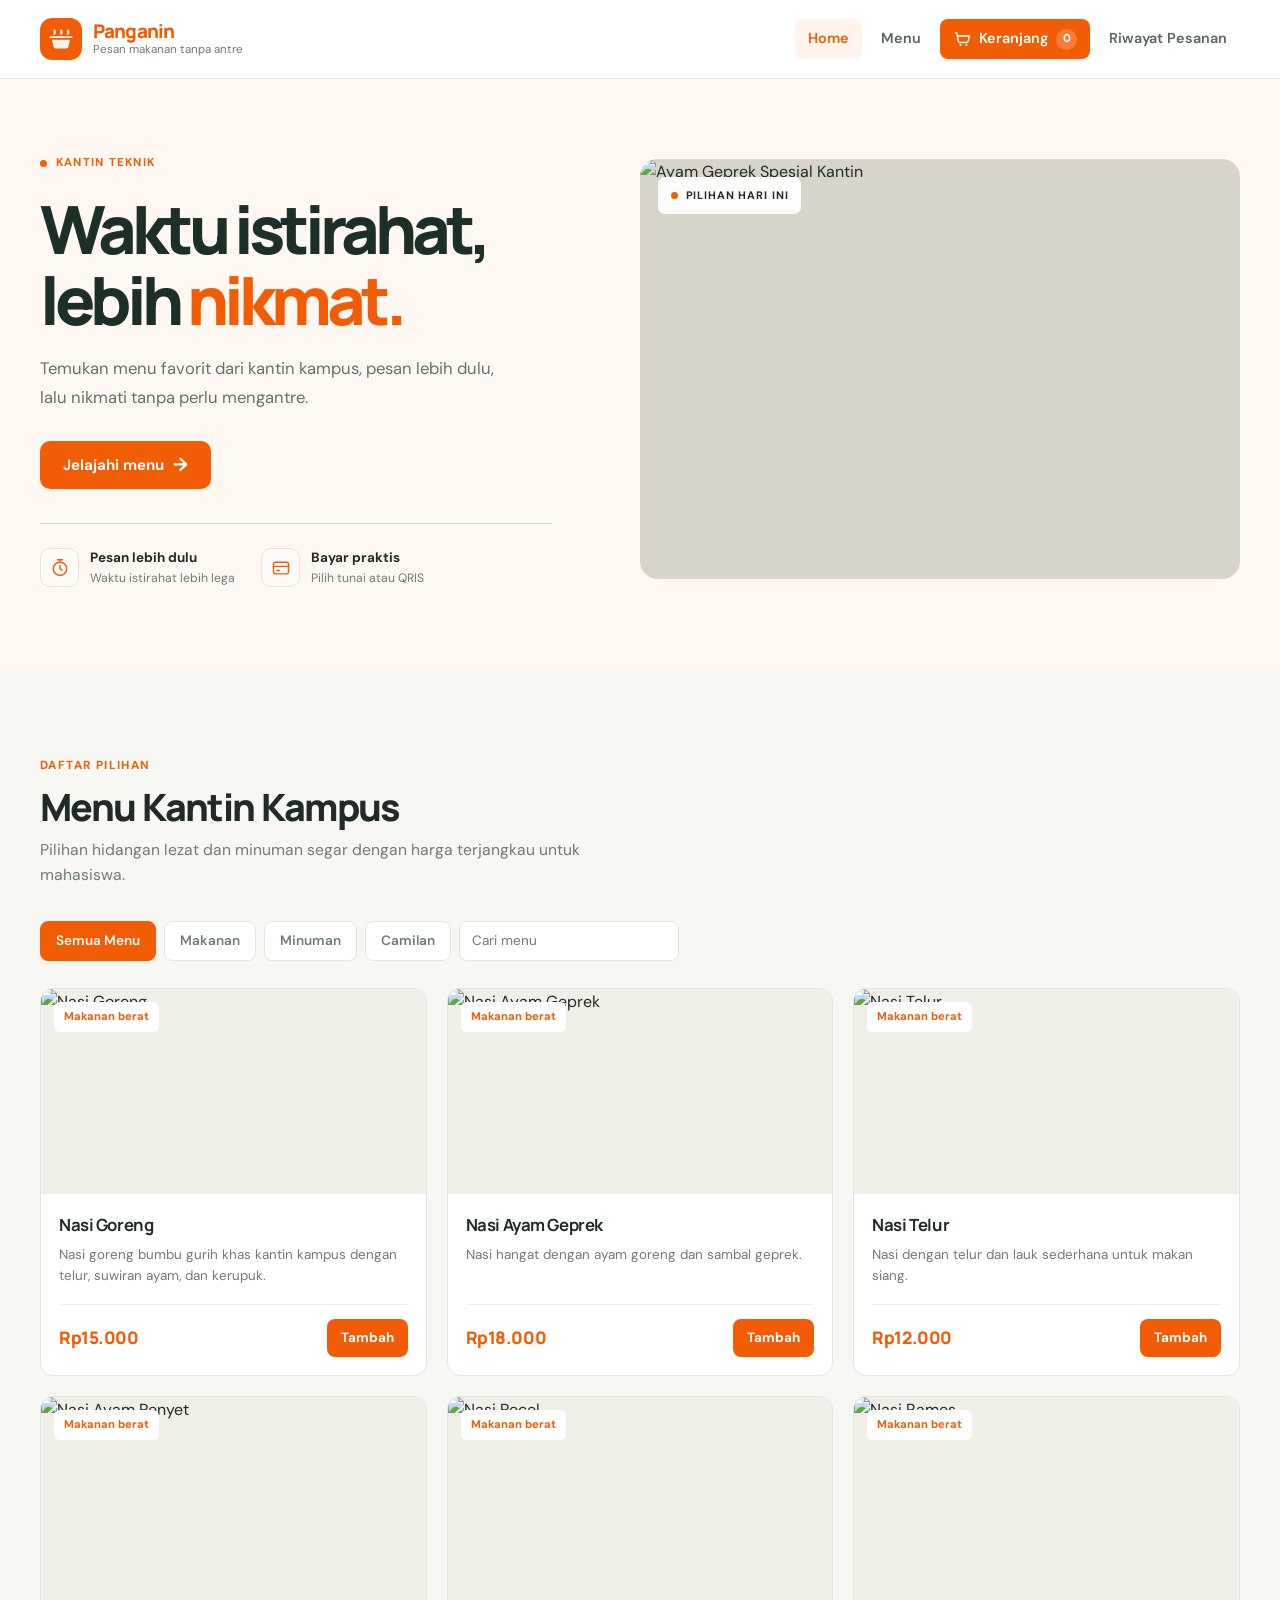
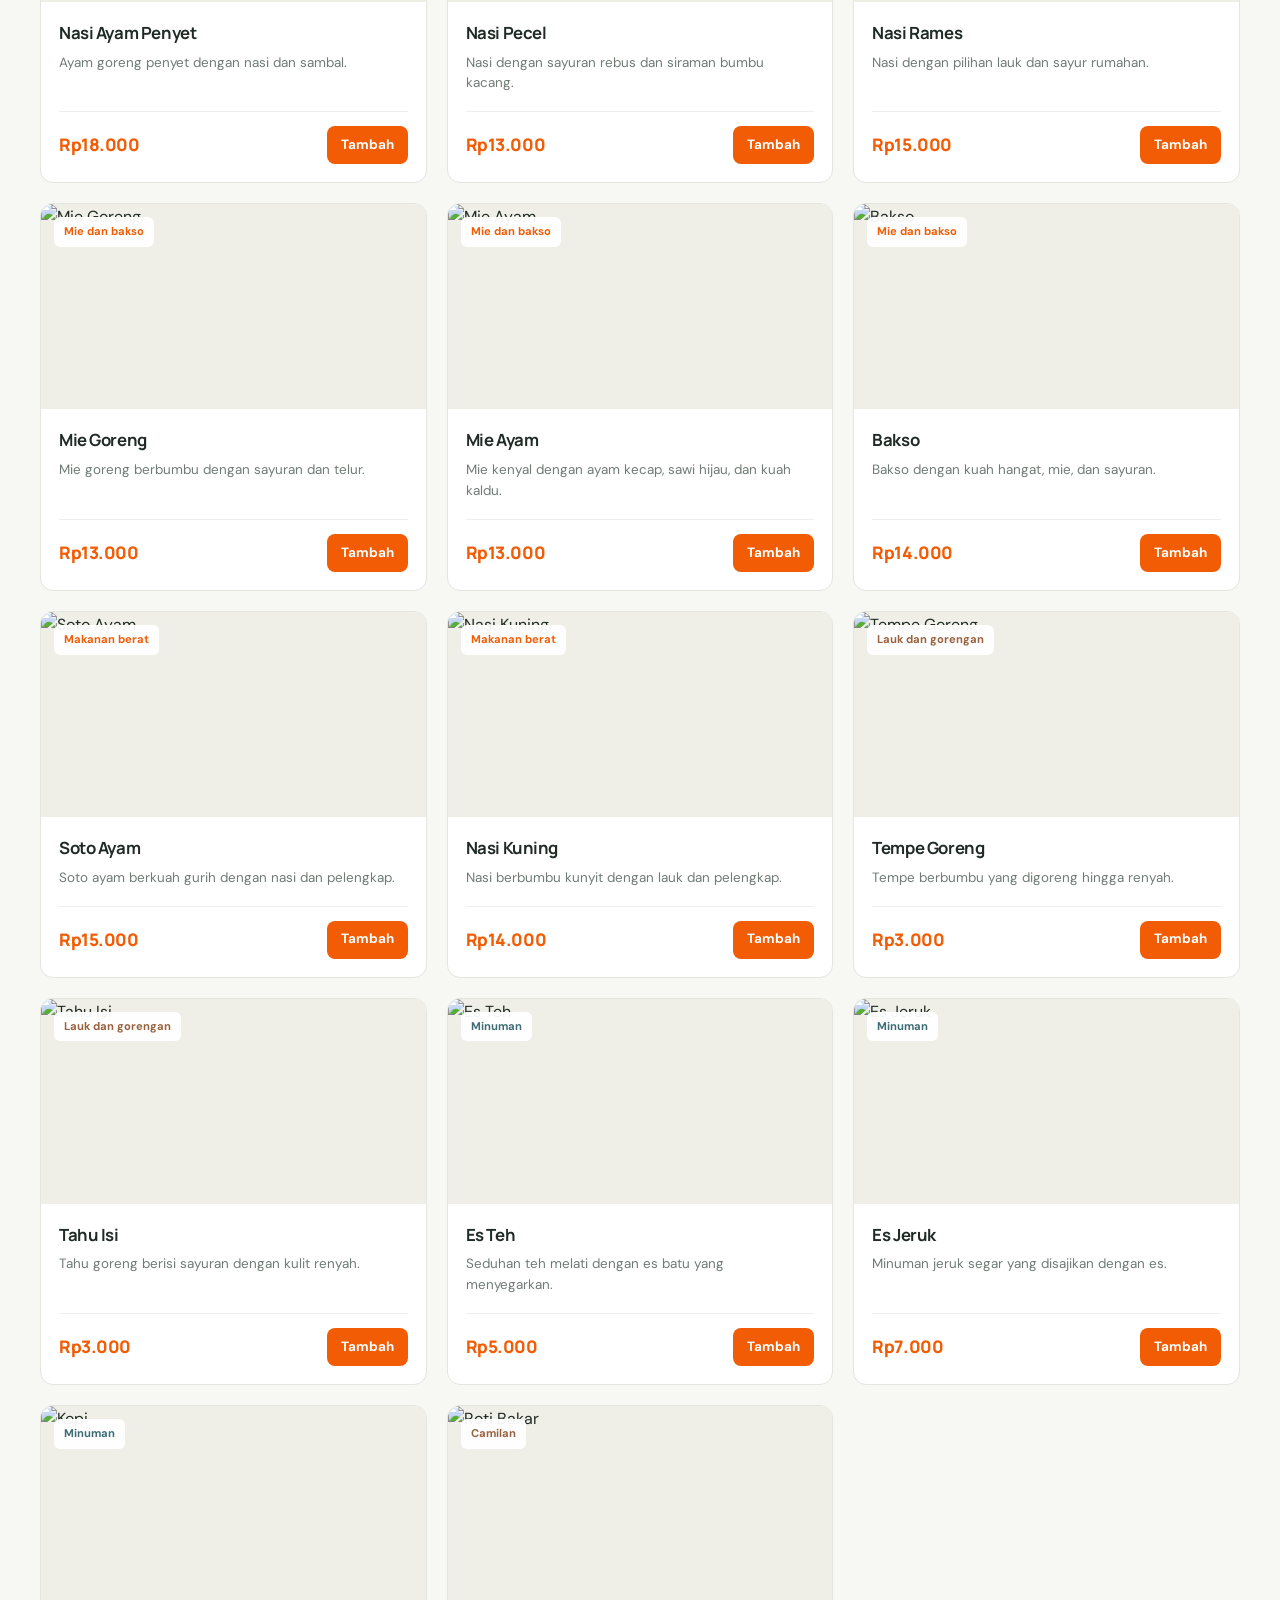
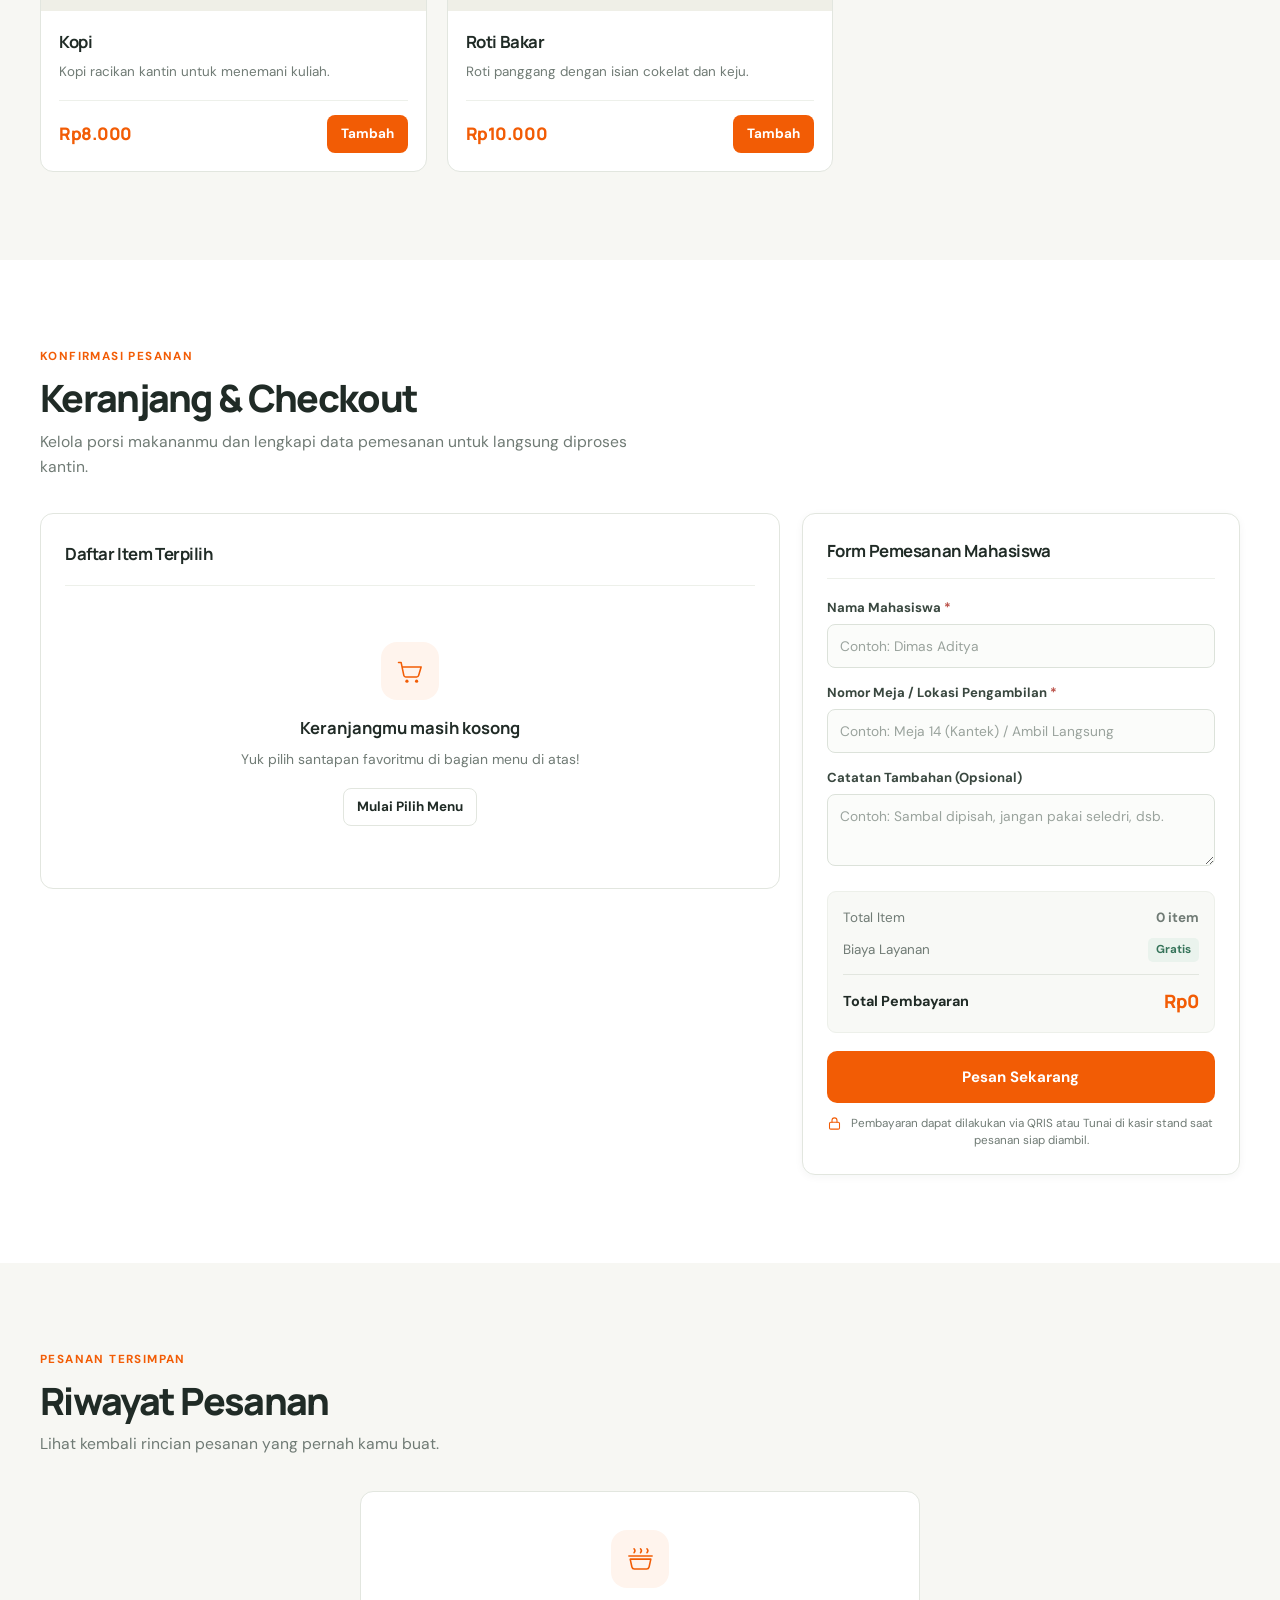
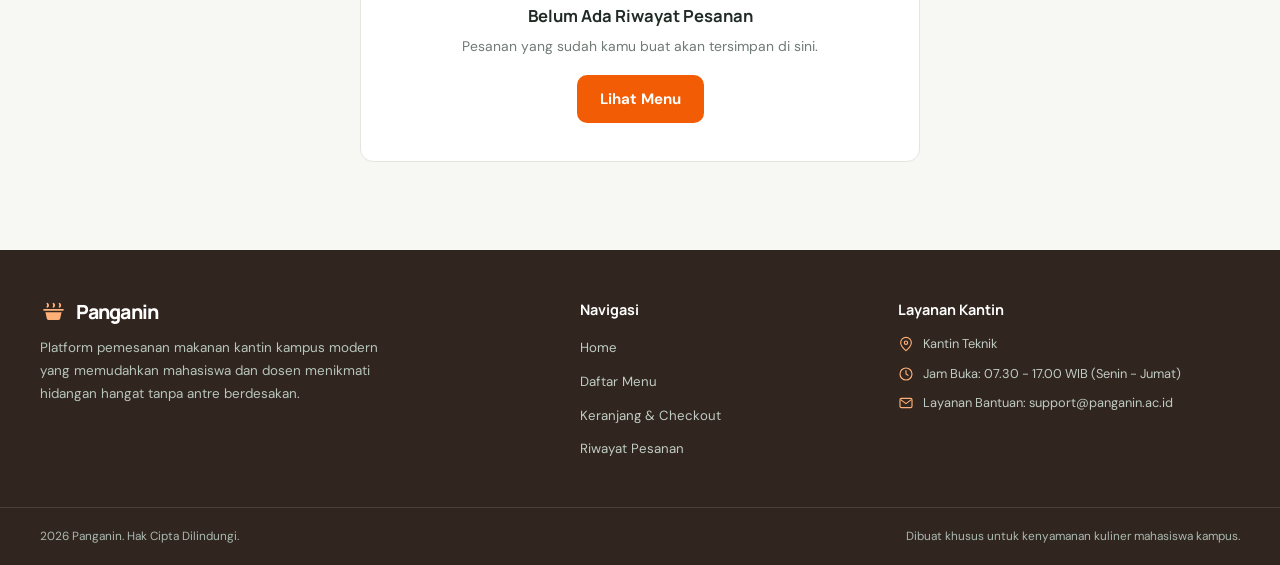
==== commit feb7dd19: "Initial commit Panganin" ====
--- a/index.html
+++ b/index.html
@@ -15,9 +15,9 @@
 </head>
 <body>
 
-  <!-- ========================================================
+  <!-- ================================================
        1. HEADER & NAVIGASI
-       ======================================================== -->
+       ====================== -->
   <header class="site-header">
     <div class="container header-container">
       <!-- Logo Brand -->
@@ -137,6 +137,22 @@
           <button type="button" class="filter-btn" data-category="makanan">Makanan</button>
           <button type="button" class="filter-btn" data-category="minuman">Minuman</button>
           <button type="button" class="filter-btn" data-category="camilan">Camilan</button>
+          <input
+            type="search"
+            id="menu-search"
+            class="menu-search-input"
+            placeholder="Cari menu"
+            aria-label="Cari menu makanan"
+          >
+        </div>
+
+        <div class="menu-status-container">
+          <p id="menu-status" class="menu-status" role="status" aria-live="polite" aria-busy="true">
+            Memuat katalog makanan...
+          </p>
+          <button type="button" id="menu-retry-button" class="btn btn-secondary btn-sm hidden">
+            Coba lagi
+          </button>
         </div>
 
         <!-- Container Grid Kartu Menu (Dirender oleh script.js) -->
@@ -226,7 +242,7 @@
                   type="text" 
                   id="pickup-location" 
                   class="form-input" 
-                  placeholder="Contoh: Meja 14 (Kantin Pusat) / Ambil Langsung" 
+                  placeholder="Contoh: Meja 14 (Kantek) / Ambil Langsung" 
                   required
                 >
               </div>
@@ -333,7 +349,7 @@
       <div class="footer-col info-col">
         <h4 class="footer-heading">Layanan Kantin</h4>
         <ul class="footer-info-list">
-          <li><svg aria-hidden="true" viewBox="0 0 24 24" fill="none"><path d="M20 10c0 5-8 12-8 12S4 15 4 10a8 8 0 1 1 16 0Z" stroke="currentColor" stroke-width="1.7"/><circle cx="12" cy="10" r="2.5" stroke="currentColor" stroke-width="1.7"/></svg>Kantin Pusat & Kantin Barat Kampus</li>
+          <li><svg aria-hidden="true" viewBox="0 0 24 24" fill="none"><path d="M20 10c0 5-8 12-8 12S4 15 4 10a8 8 0 1 1 16 0Z" stroke="currentColor" stroke-width="1.7"/><circle cx="12" cy="10" r="2.5" stroke="currentColor" stroke-width="1.7"/></svg>Kantin Teknik</li>
           <li><svg aria-hidden="true" viewBox="0 0 24 24" fill="none"><circle cx="12" cy="12" r="9" stroke="currentColor" stroke-width="1.7"/><path d="M12 7v5l3 2" stroke="currentColor" stroke-width="1.7" stroke-linecap="round"/></svg>Jam Buka: 07.30 - 17.00 WIB (Senin - Jumat)</li>
           <li><svg aria-hidden="true" viewBox="0 0 24 24" fill="none"><rect x="3" y="5" width="18" height="14" rx="2" stroke="currentColor" stroke-width="1.7"/><path d="m4 7 8 6 8-6" stroke="currentColor" stroke-width="1.7" stroke-linejoin="round"/></svg>Layanan Bantuan: support@panganin.ac.id</li>
         </ul>
@@ -352,6 +368,8 @@
   <!-- Toast Notification Container untuk Feedback Visual -->
   <div id="toast-container" class="toast-container" aria-live="polite"></div>
 
+  <!-- Integrasi data menu dengan Fetch API -->
+  <script src="api.js"></script>
   <!-- JavaScript Utama -->
   <script src="script.js"></script>
 </body>
--- a/style.css
+++ b/style.css
@@ -592,6 +592,37 @@
   gap: 20px;
 }
 
+.menu-search-input {
+  min-width: min(100%, 220px);
+  min-height: 39px;
+  padding: 8px 12px;
+  border: 1px solid var(--border-color);
+  border-radius: 8px;
+  background: #fff;
+  color: var(--text-main);
+  font-size: 0.85rem;
+}
+
+.menu-search-input:focus {
+  outline: 2px solid rgba(242, 92, 5, 0.2);
+  border-color: var(--primary);
+}
+
+.menu-status-container {
+  margin-bottom: 24px;
+  text-align: center;
+}
+
+.menu-status {
+  margin-bottom: 12px;
+  color: var(--text-muted);
+  font-size: 0.9rem;
+}
+
+.menu-status[role="alert"] {
+  color: var(--danger);
+}
+
 .menu-card {
   display: flex;
   min-width: 0;
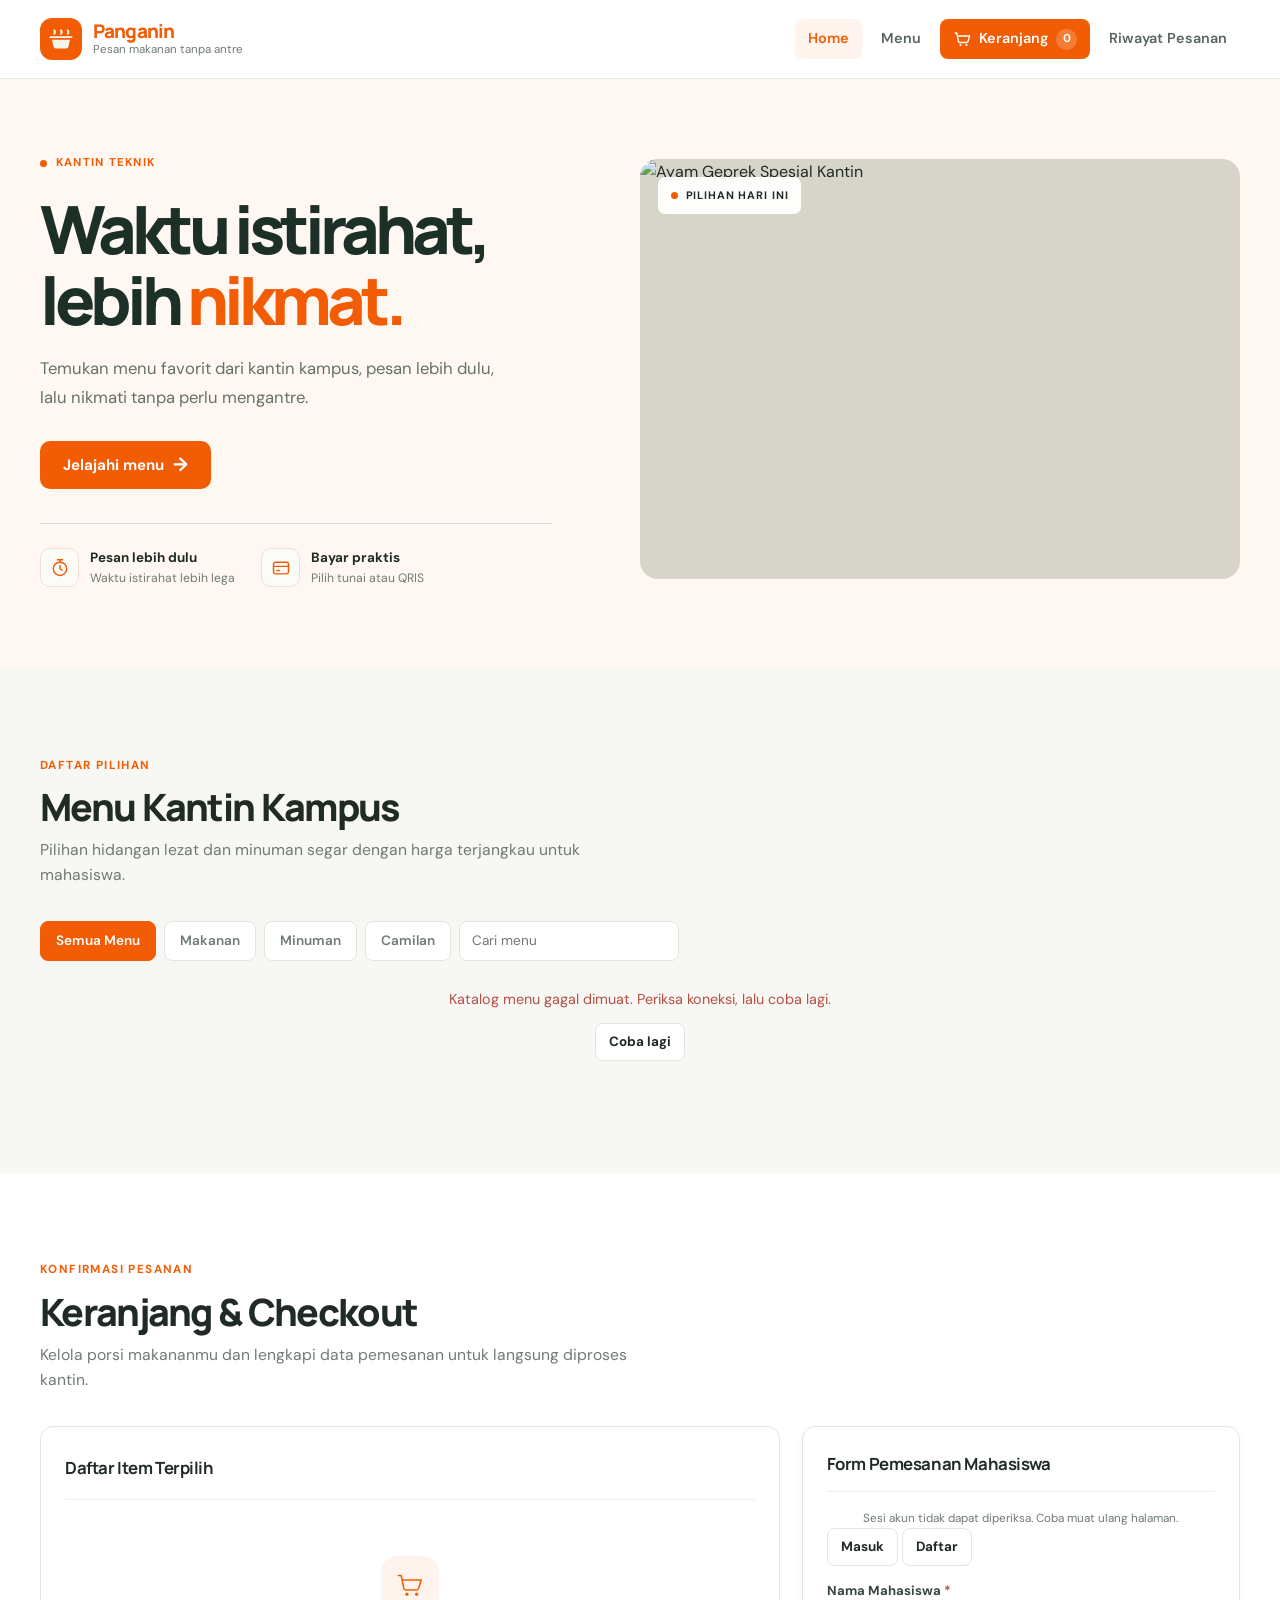
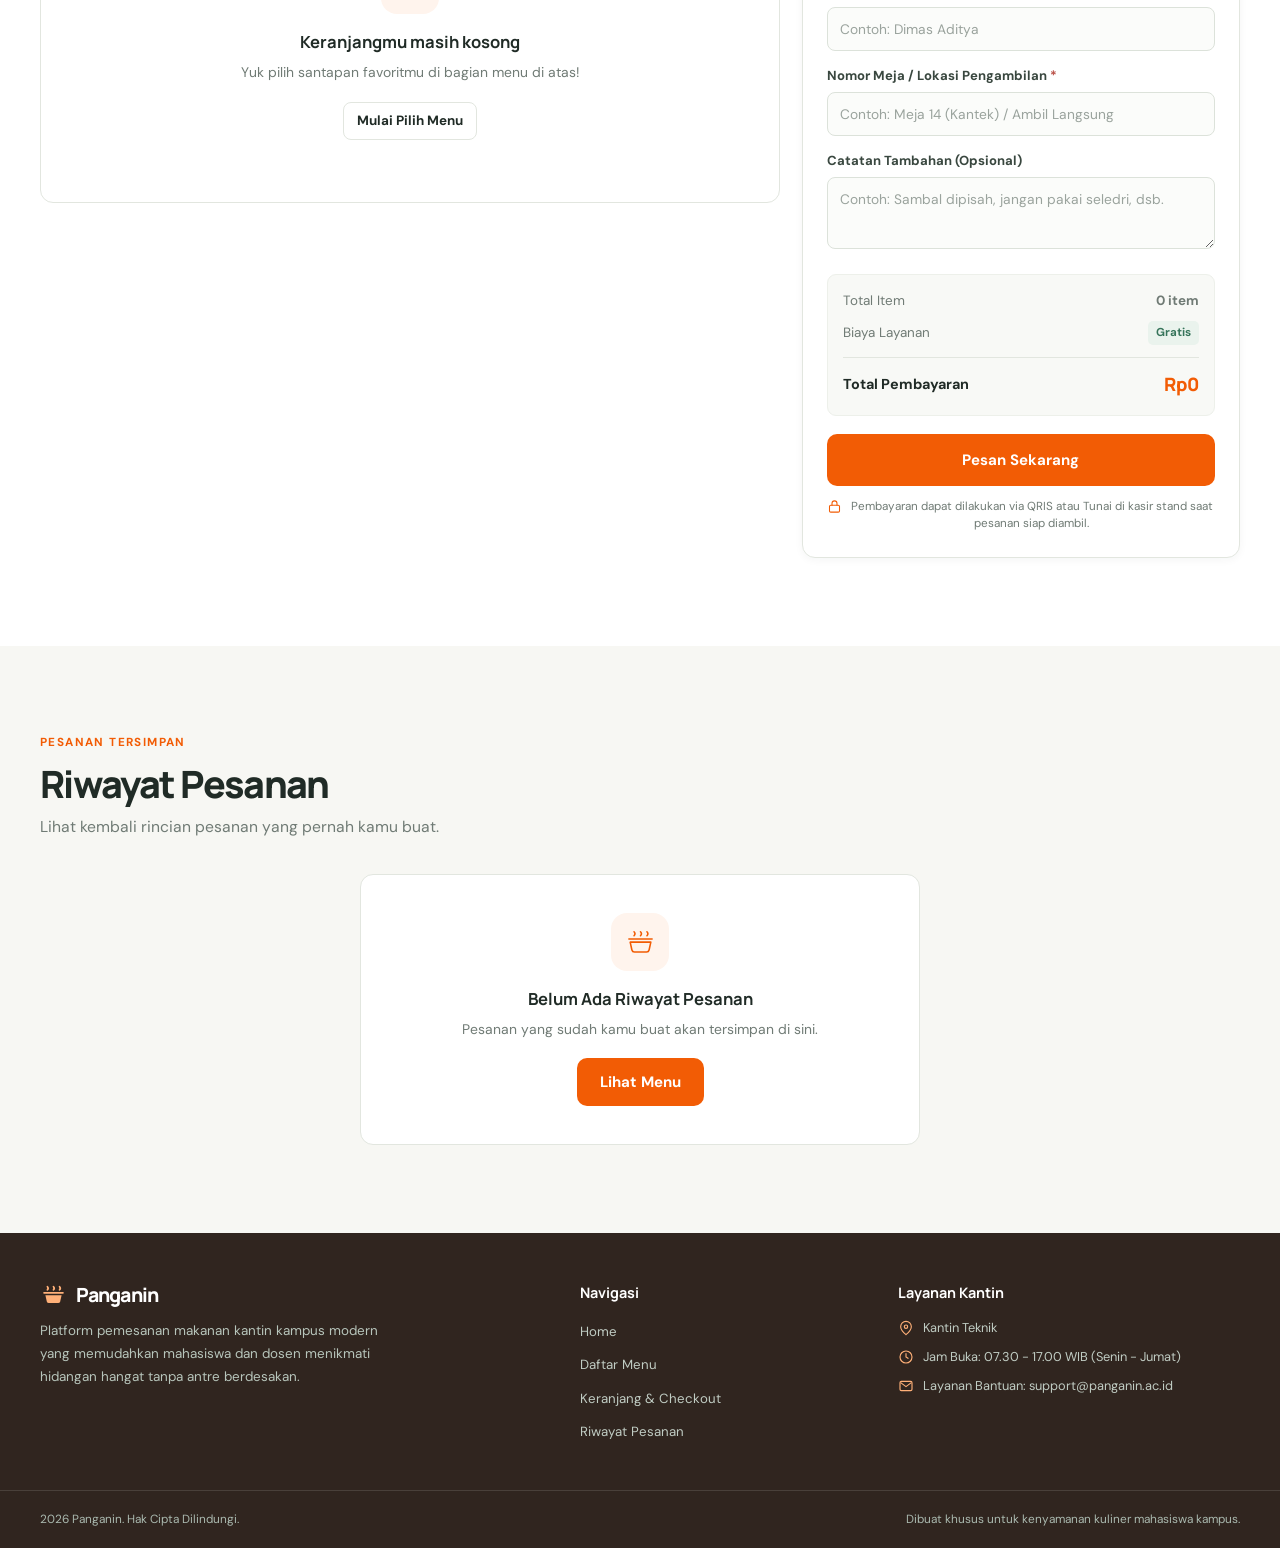
==== commit 8ce7b757: "Upload project Panganin" ====
--- a/index.html
+++ b/index.html
@@ -220,6 +220,16 @@
           <!-- Sisi Kanan: Form Pemesanan & Ringkasan Checkout -->
           <aside class="checkout-box">
             <h3 class="box-title">Form Pemesanan Mahasiswa</h3>
+            <p id="account-status" class="form-hint">Memeriksa sesi akun...</p>
+            <div id="account-actions" class="form-group">
+              <a id="login-link" class="btn btn-secondary btn-sm" href="auth/login.php">Masuk</a>
+              <a id="register-link" class="btn btn-secondary btn-sm" href="auth/register.php">Daftar</a>
+              <a id="management-link" class="btn btn-secondary btn-sm hidden" href="products/index.php">Kelola Menu</a>
+              <form id="logout-form" action="auth/logout.php" method="post" class="hidden">
+                <input id="logout-csrf-token" type="hidden" name="csrf_token" value="">
+                <button type="submit" class="btn-text-danger">Keluar</button>
+              </form>
+            </div>
             
             <!-- Pesan Notifikasi Validasi Form -->
             <div id="checkout-error" class="alert-box alert-danger hidden"></div>
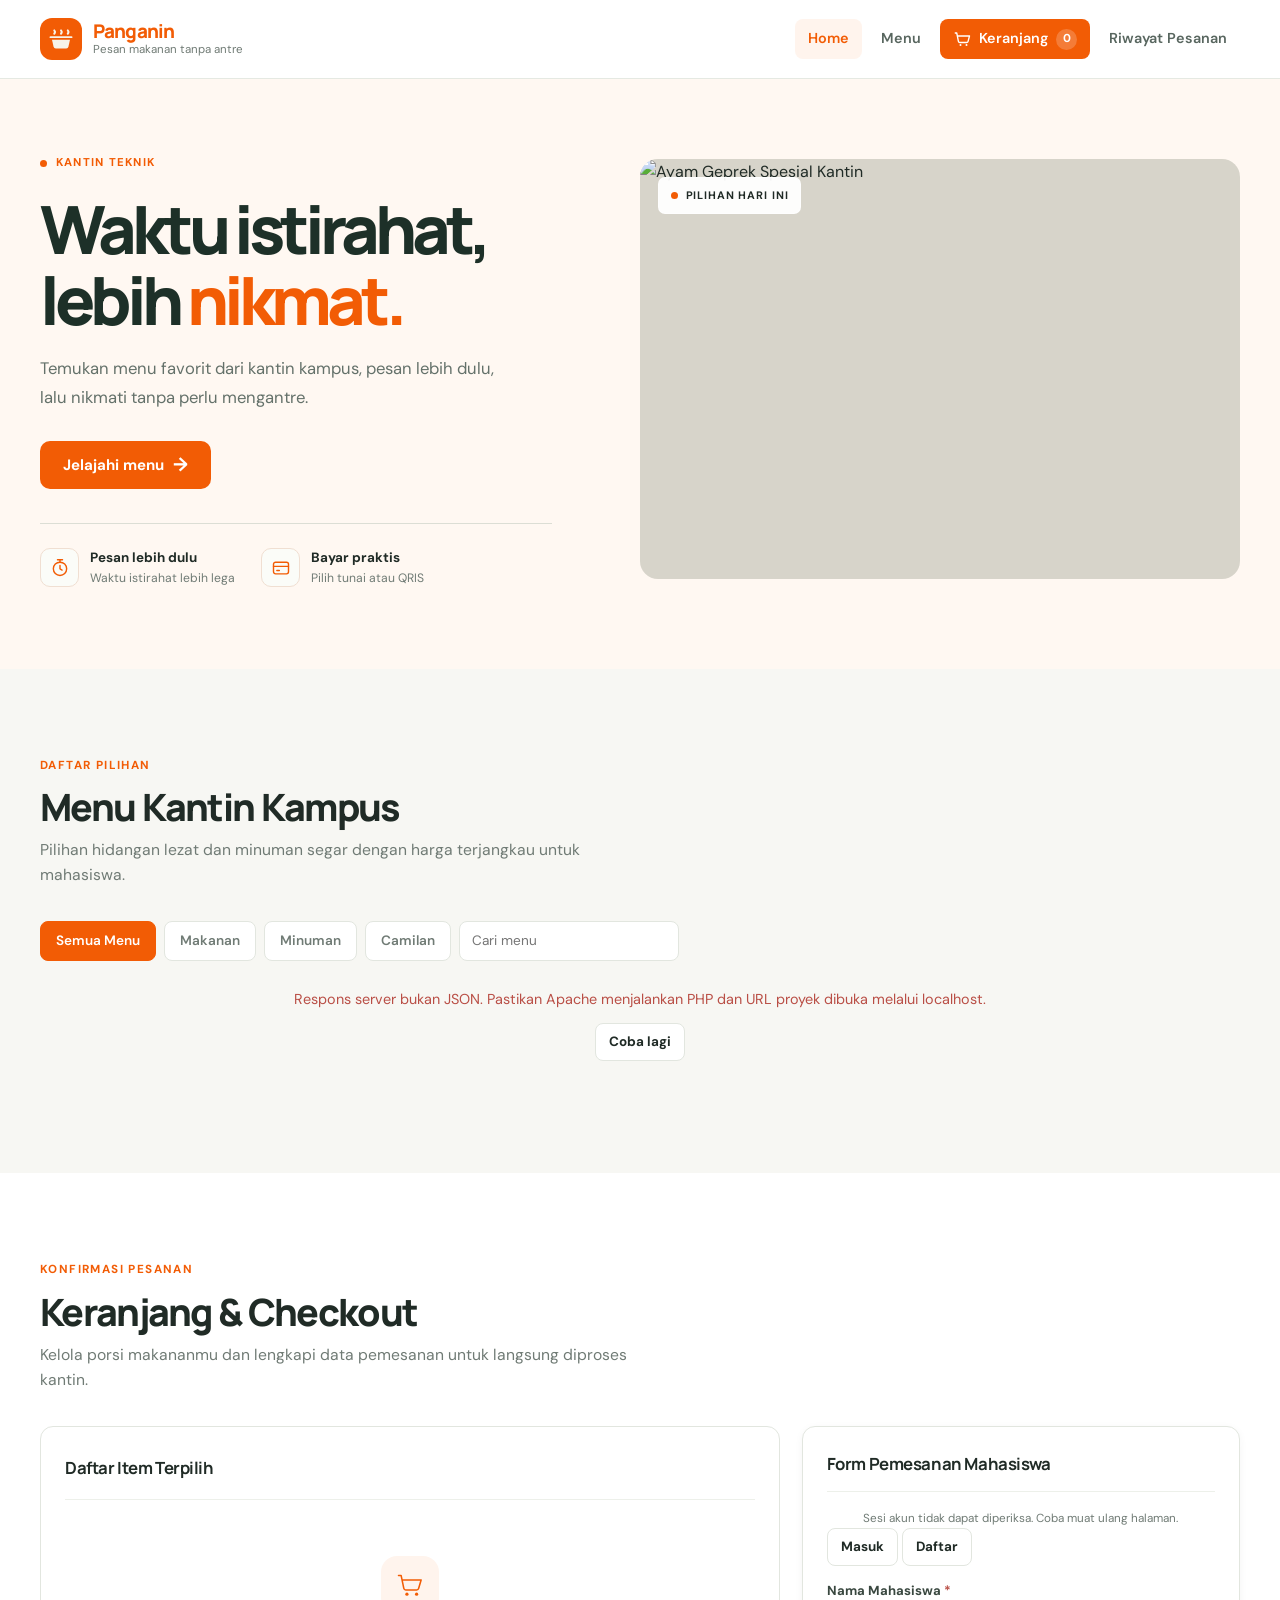
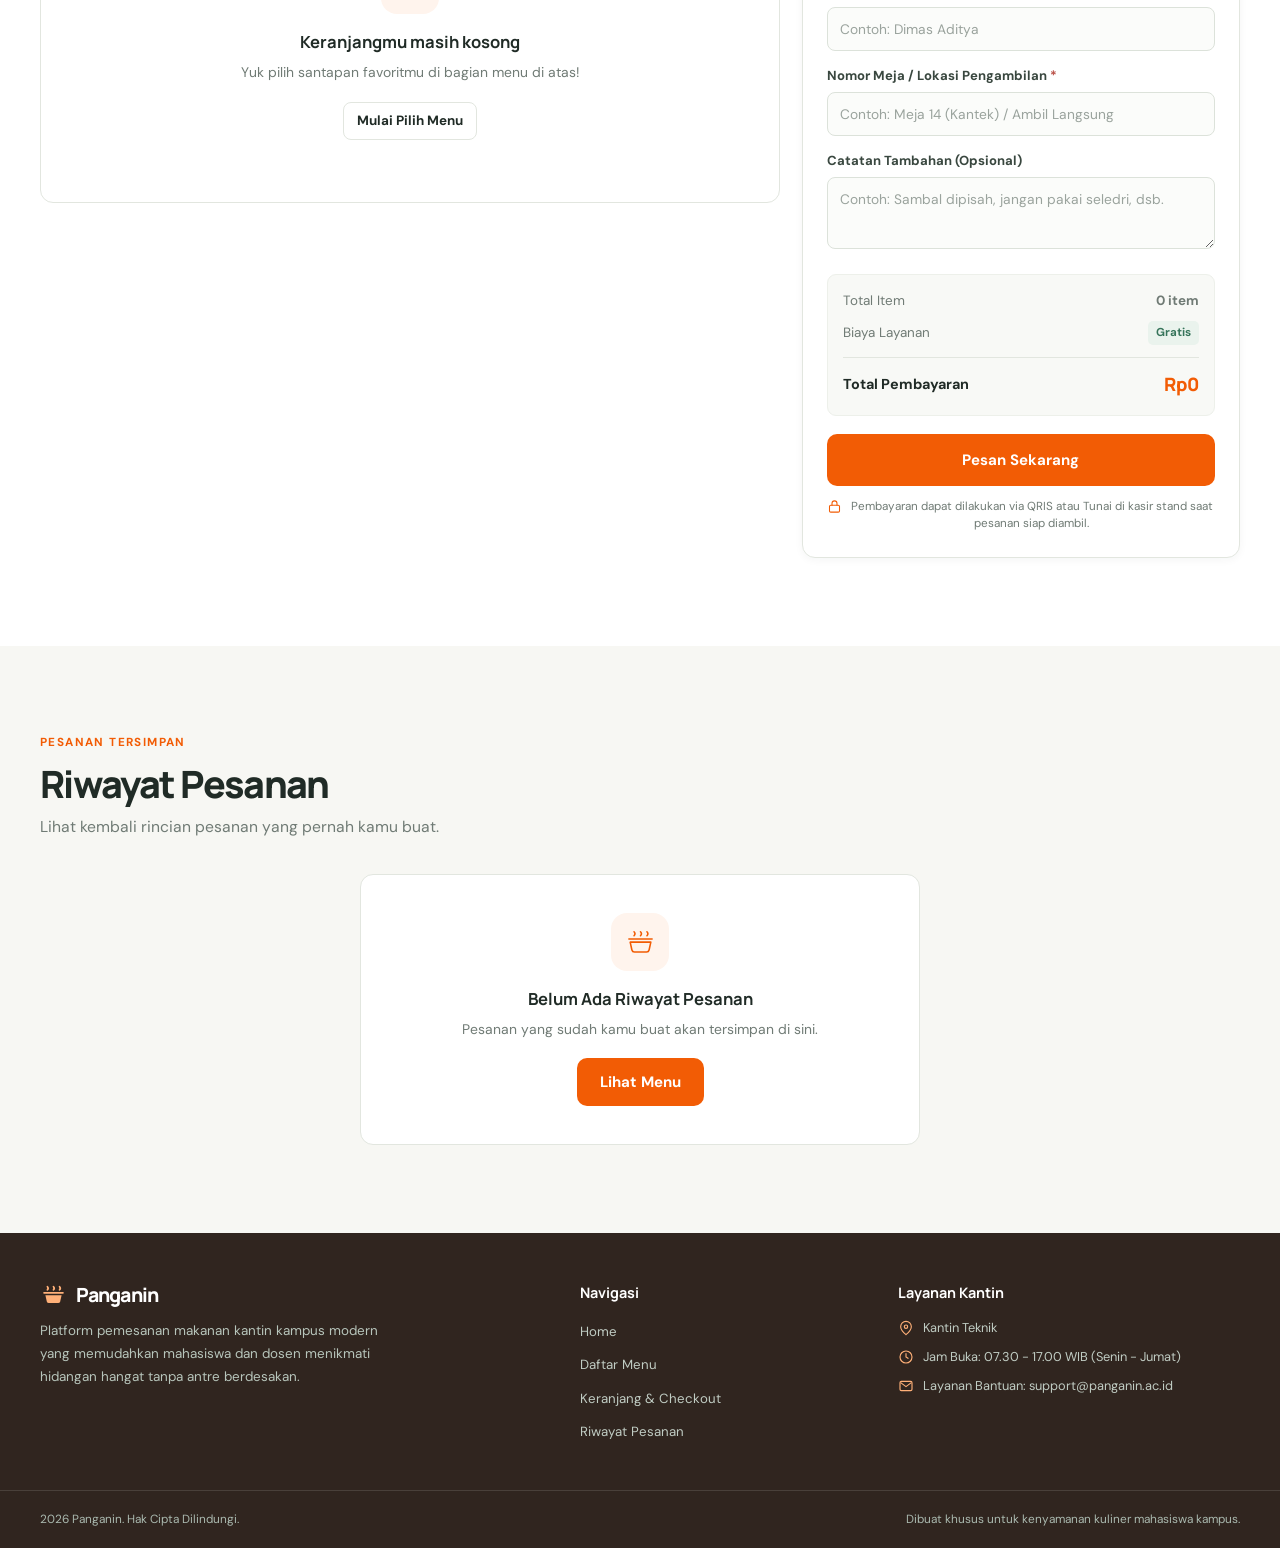
==== commit 22db91ef: "Update project Panganin" ====
--- a/index.html
+++ b/index.html
@@ -222,10 +222,10 @@
             <h3 class="box-title">Form Pemesanan Mahasiswa</h3>
             <p id="account-status" class="form-hint">Memeriksa sesi akun...</p>
             <div id="account-actions" class="form-group">
-              <a id="login-link" class="btn btn-secondary btn-sm" href="auth/login.php">Masuk</a>
-              <a id="register-link" class="btn btn-secondary btn-sm" href="auth/register.php">Daftar</a>
-              <a id="management-link" class="btn btn-secondary btn-sm hidden" href="products/index.php">Kelola Menu</a>
-              <form id="logout-form" action="auth/logout.php" method="post" class="hidden">
+              <a id="login-link" class="btn btn-secondary btn-sm" href="index.php?route=login">Masuk</a>
+              <a id="register-link" class="btn btn-secondary btn-sm" href="index.php?route=register">Daftar</a>
+              <a id="management-link" class="btn btn-secondary btn-sm hidden" href="index.php?route=products%2Fmanage">Kelola Menu</a>
+              <form id="logout-form" action="index.php?route=logout" method="post" class="hidden">
                 <input id="logout-csrf-token" type="hidden" name="csrf_token" value="">
                 <button type="submit" class="btn-text-danger">Keluar</button>
               </form>
--- a/style.css
+++ b/style.css
@@ -695,6 +695,16 @@
   letter-spacing: -0.025em;
 }
 
+.card-title a {
+  color: inherit;
+  text-decoration: none;
+}
+
+.card-title a:focus-visible {
+  outline: 2px solid currentColor;
+  outline-offset: 3px;
+}
+
 .card-desc {
   flex: 1;
   margin-bottom: 17px;
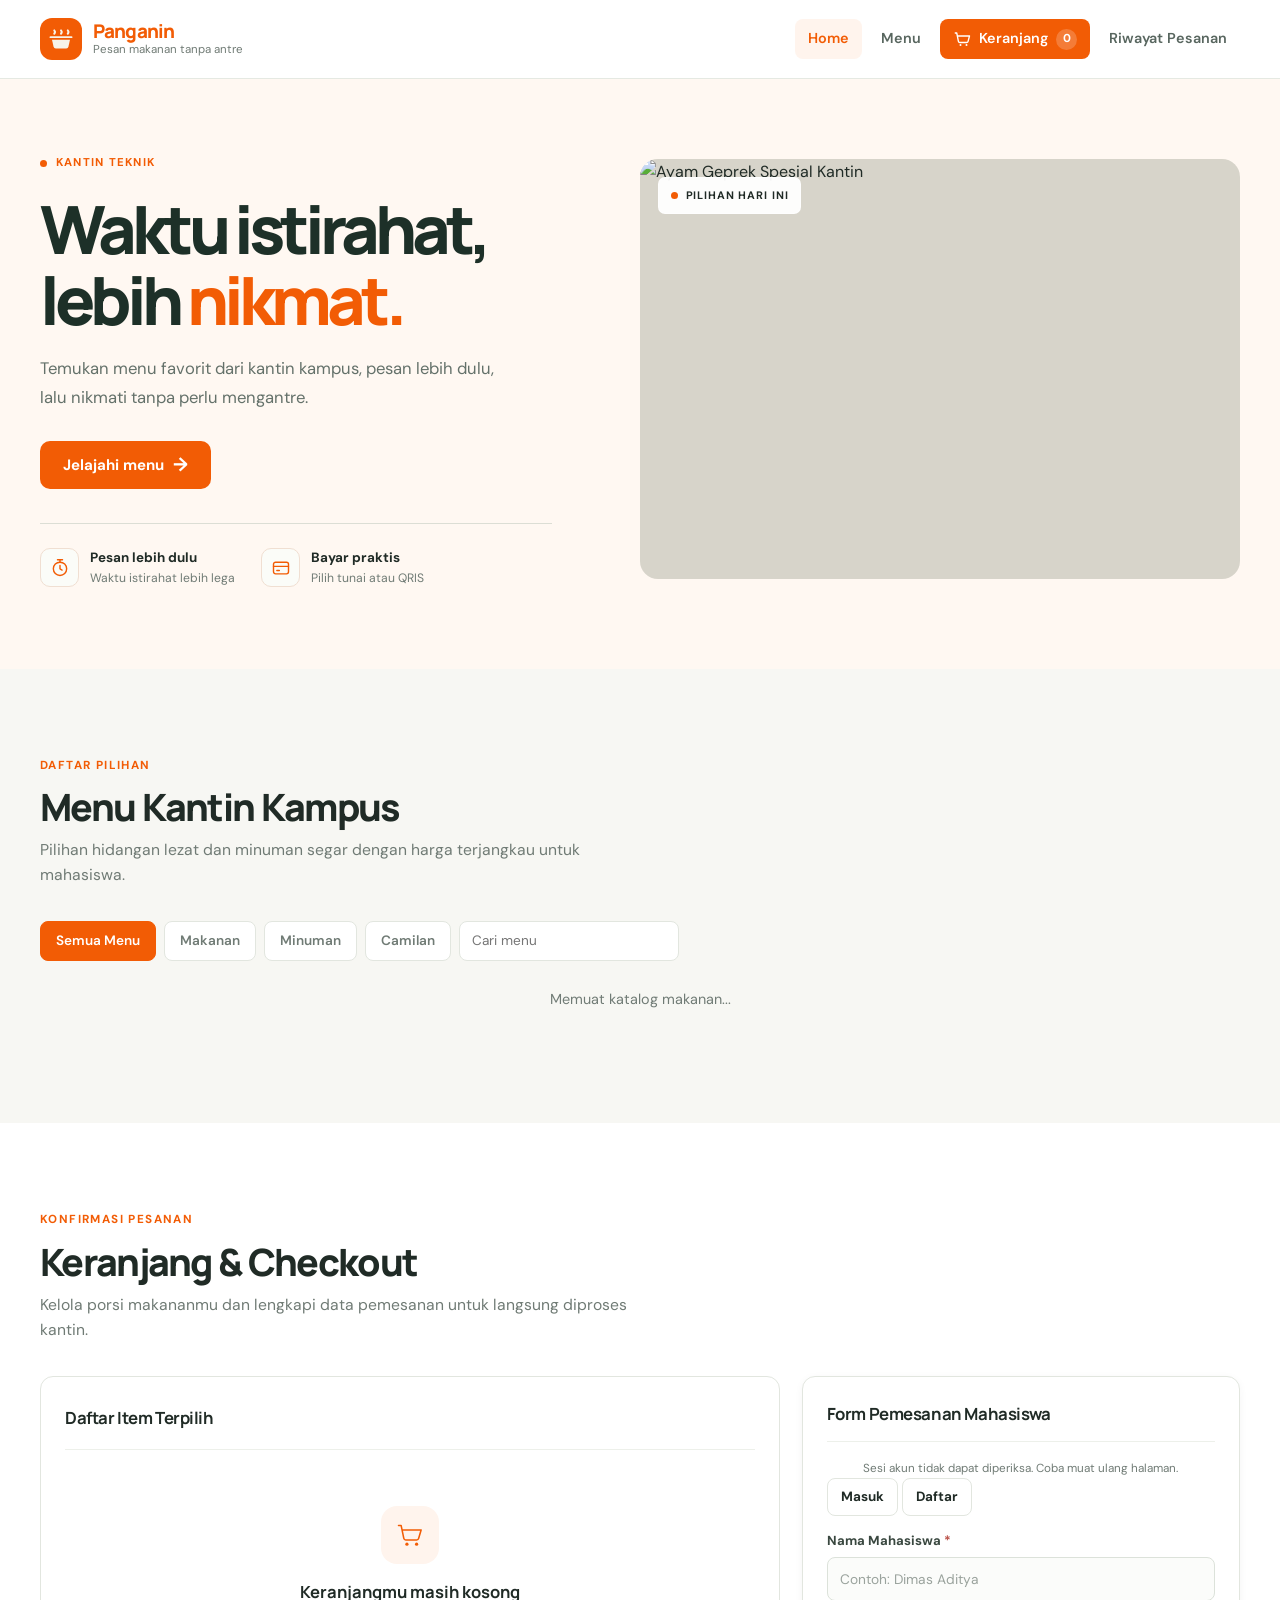
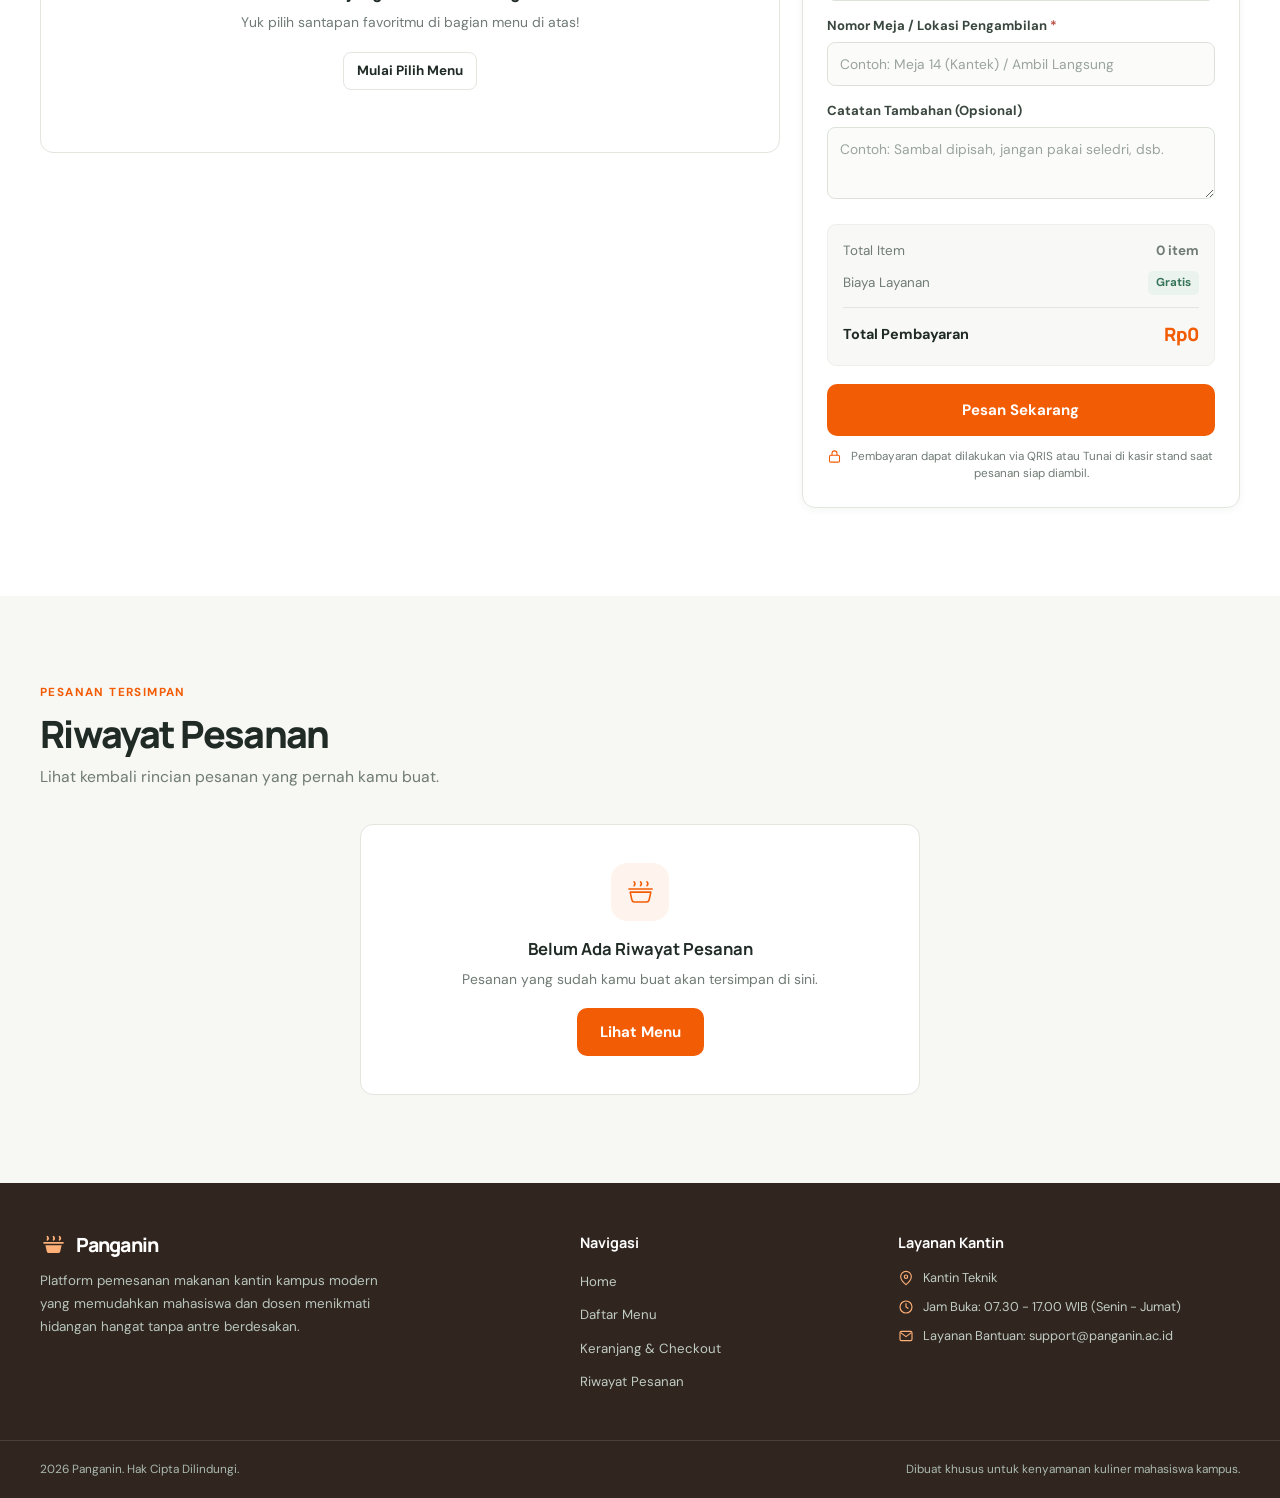
==== commit a85b7887: "Merge latest Panganin project" ====
--- a/index.html
+++ b/index.html
@@ -222,10 +222,10 @@
             <h3 class="box-title">Form Pemesanan Mahasiswa</h3>
             <p id="account-status" class="form-hint">Memeriksa sesi akun...</p>
             <div id="account-actions" class="form-group">
-              <a id="login-link" class="btn btn-secondary btn-sm" href="index.php?route=login">Masuk</a>
-              <a id="register-link" class="btn btn-secondary btn-sm" href="index.php?route=register">Daftar</a>
-              <a id="management-link" class="btn btn-secondary btn-sm hidden" href="index.php?route=products%2Fmanage">Kelola Menu</a>
-              <form id="logout-form" action="index.php?route=logout" method="post" class="hidden">
+              <a id="login-link" class="btn btn-secondary btn-sm" href="auth/login.php">Masuk</a>
+              <a id="register-link" class="btn btn-secondary btn-sm" href="auth/register.php">Daftar</a>
+              <a id="management-link" class="btn btn-secondary btn-sm hidden" href="products/index.php">Kelola Menu</a>
+              <form id="logout-form" action="auth/logout.php" method="post" class="hidden">
                 <input id="logout-csrf-token" type="hidden" name="csrf_token" value="">
                 <button type="submit" class="btn-text-danger">Keluar</button>
               </form>
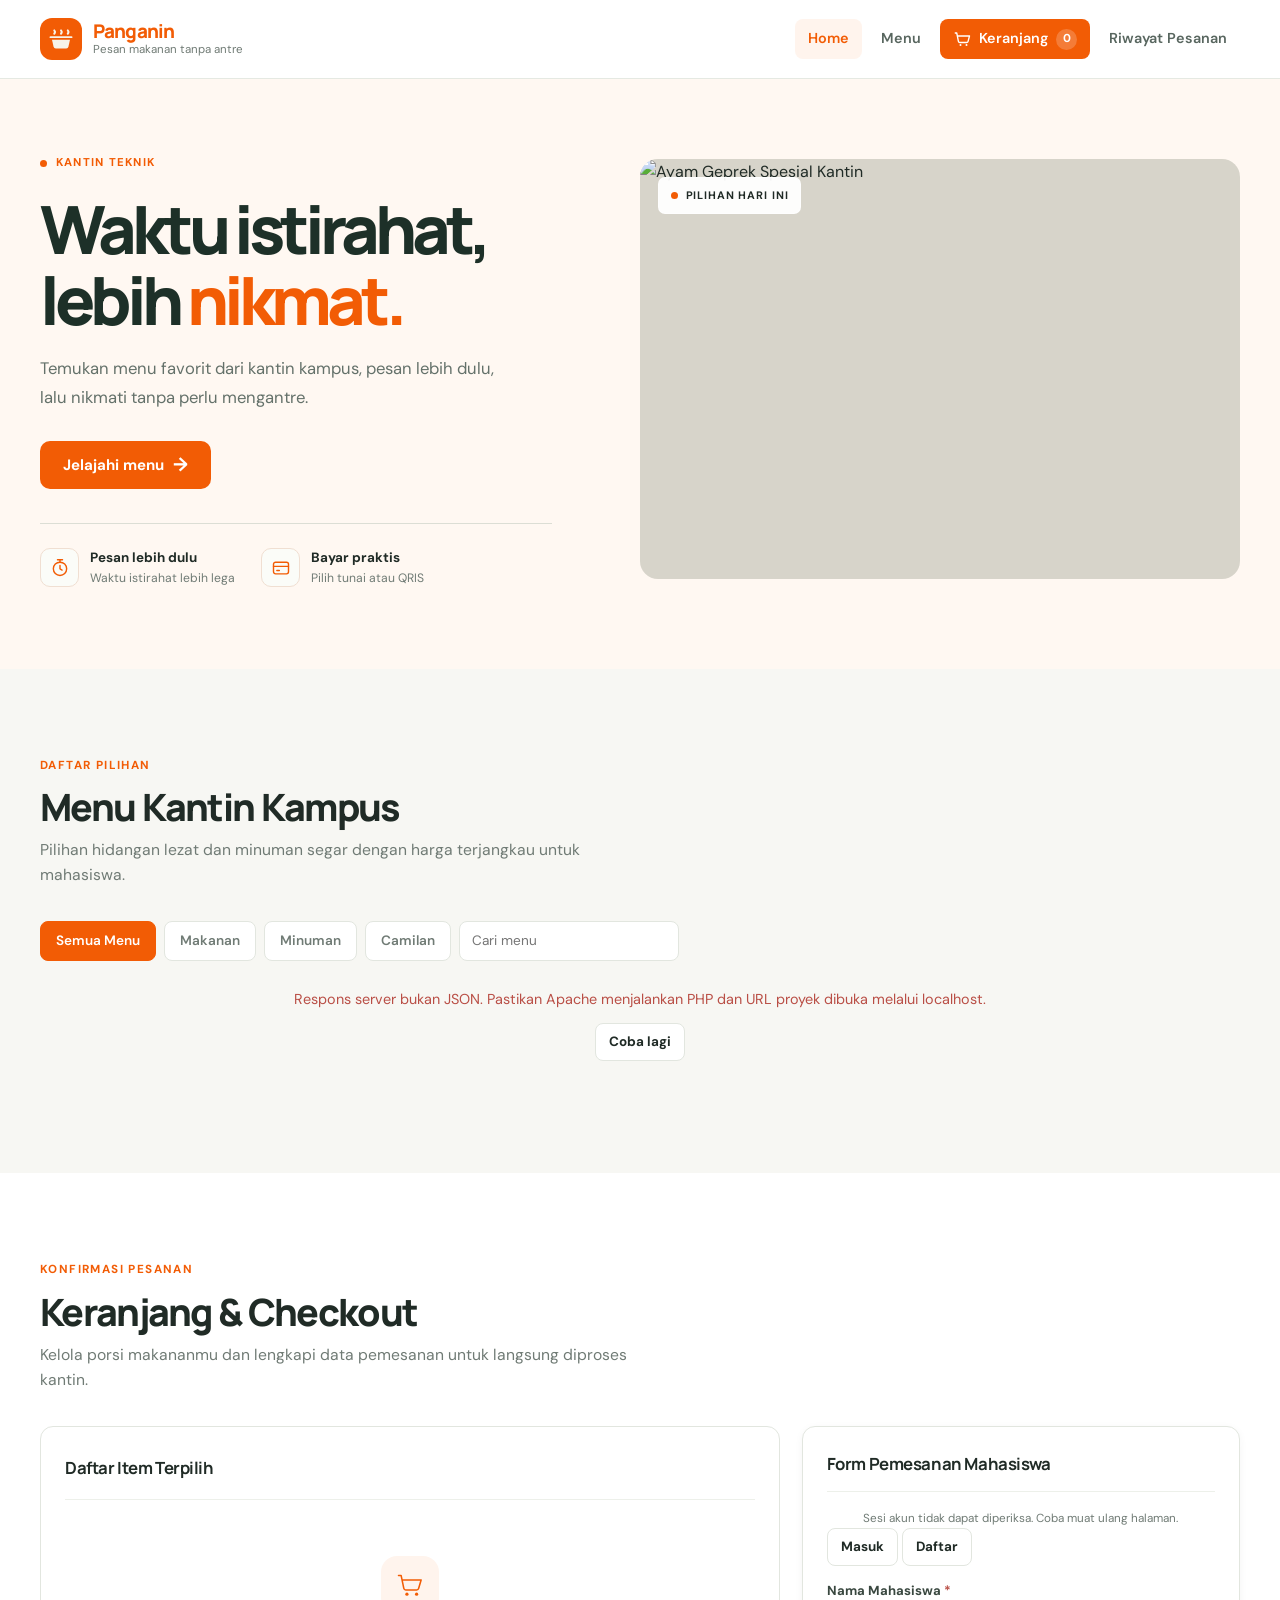
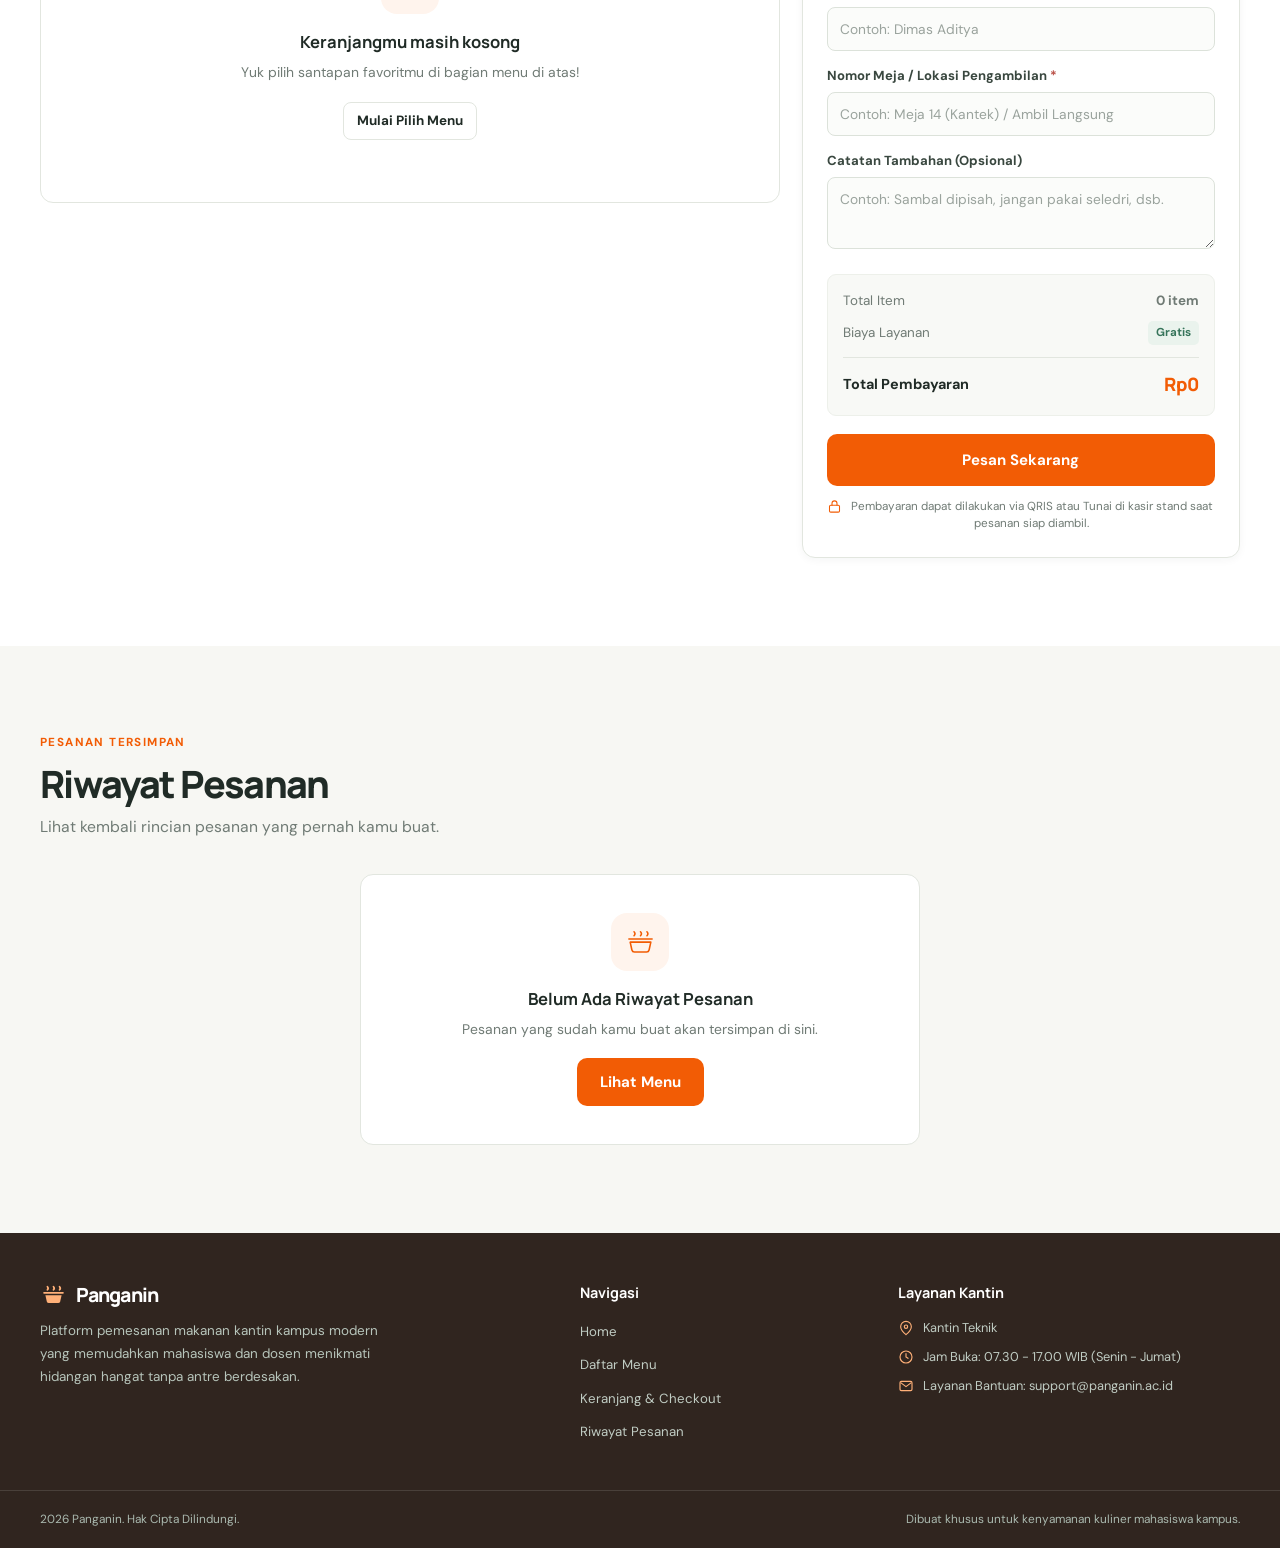
==== commit f1a37b02: "Merge branch 'main' of https://github.com/ndiss18/PANGANIN" ====
--- a/index.html
+++ b/index.html
@@ -222,10 +222,10 @@
             <h3 class="box-title">Form Pemesanan Mahasiswa</h3>
             <p id="account-status" class="form-hint">Memeriksa sesi akun...</p>
             <div id="account-actions" class="form-group">
-              <a id="login-link" class="btn btn-secondary btn-sm" href="auth/login.php">Masuk</a>
-              <a id="register-link" class="btn btn-secondary btn-sm" href="auth/register.php">Daftar</a>
-              <a id="management-link" class="btn btn-secondary btn-sm hidden" href="products/index.php">Kelola Menu</a>
-              <form id="logout-form" action="auth/logout.php" method="post" class="hidden">
+              <a id="login-link" class="btn btn-secondary btn-sm" href="index.php?route=login">Masuk</a>
+              <a id="register-link" class="btn btn-secondary btn-sm" href="index.php?route=register">Daftar</a>
+              <a id="management-link" class="btn btn-secondary btn-sm hidden" href="index.php?route=products%2Fmanage">Kelola Menu</a>
+              <form id="logout-form" action="index.php?route=logout" method="post" class="hidden">
                 <input id="logout-csrf-token" type="hidden" name="csrf_token" value="">
                 <button type="submit" class="btn-text-danger">Keluar</button>
               </form>
